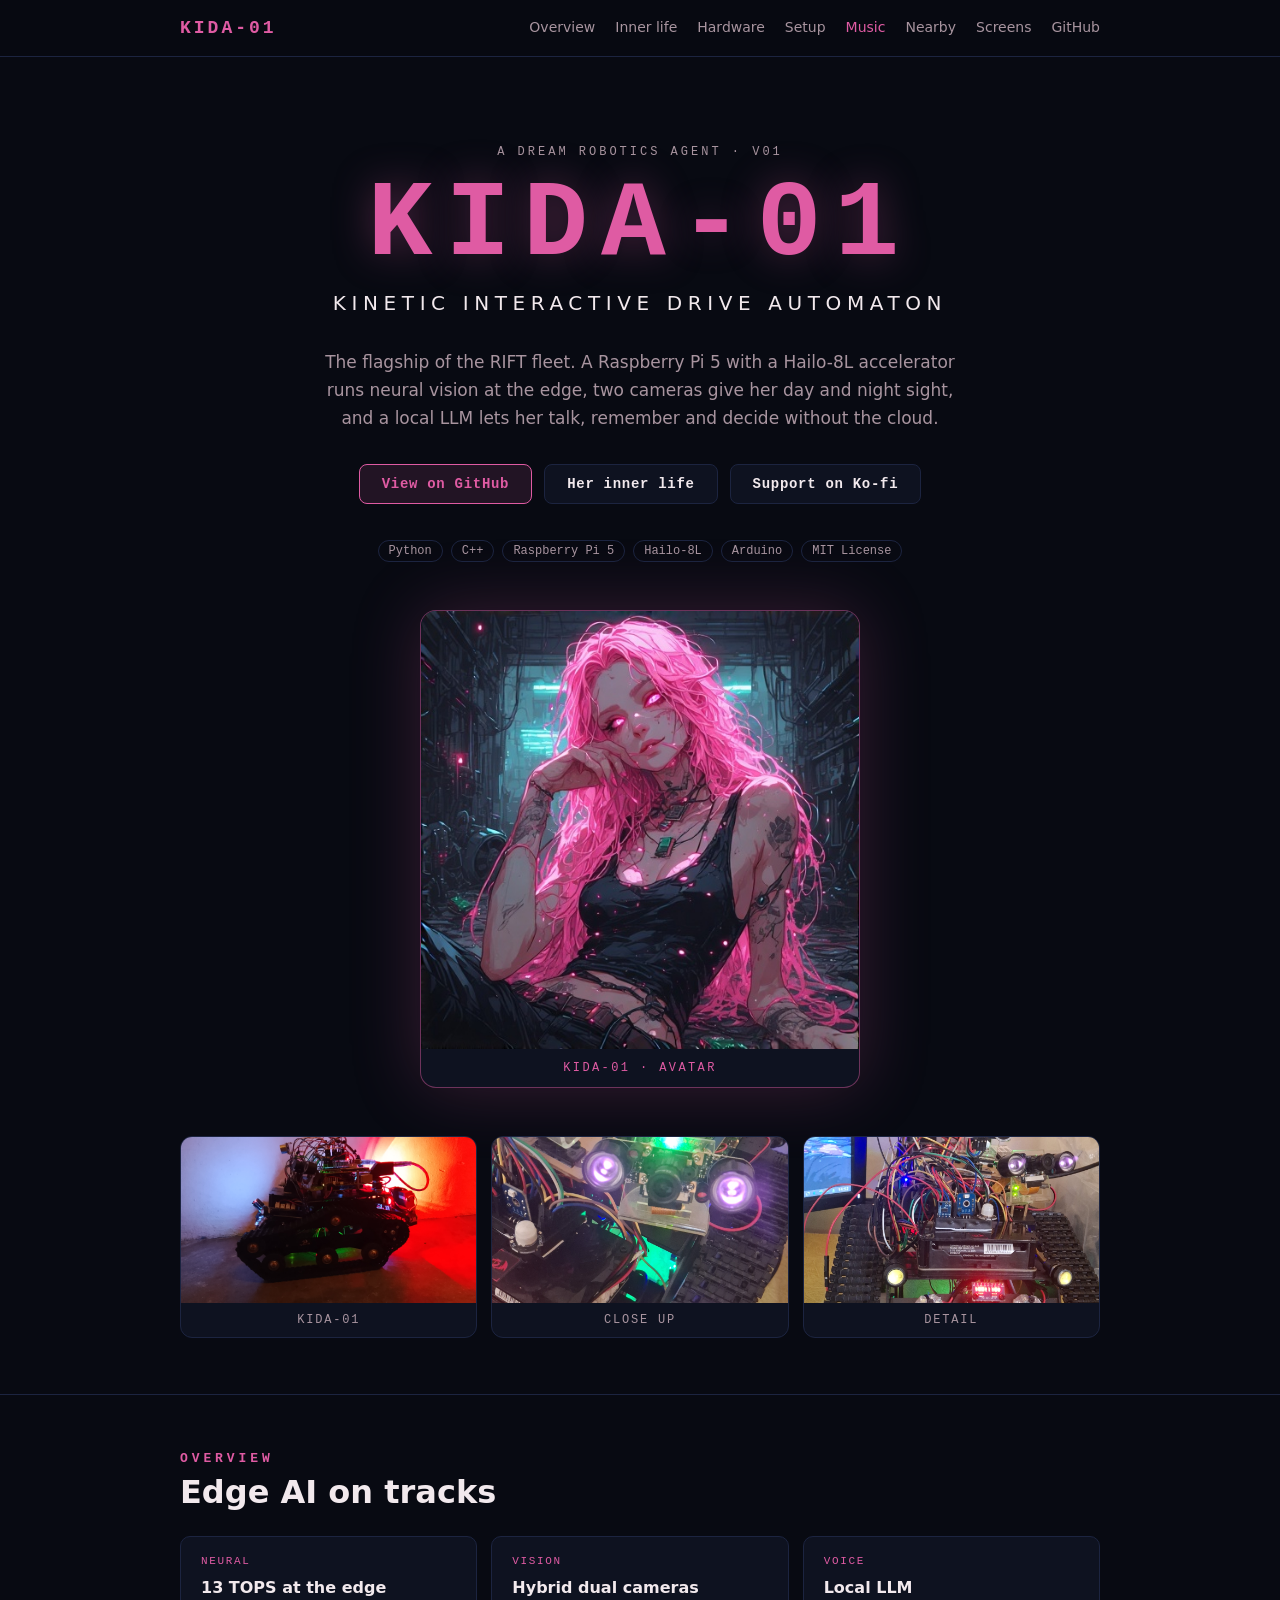
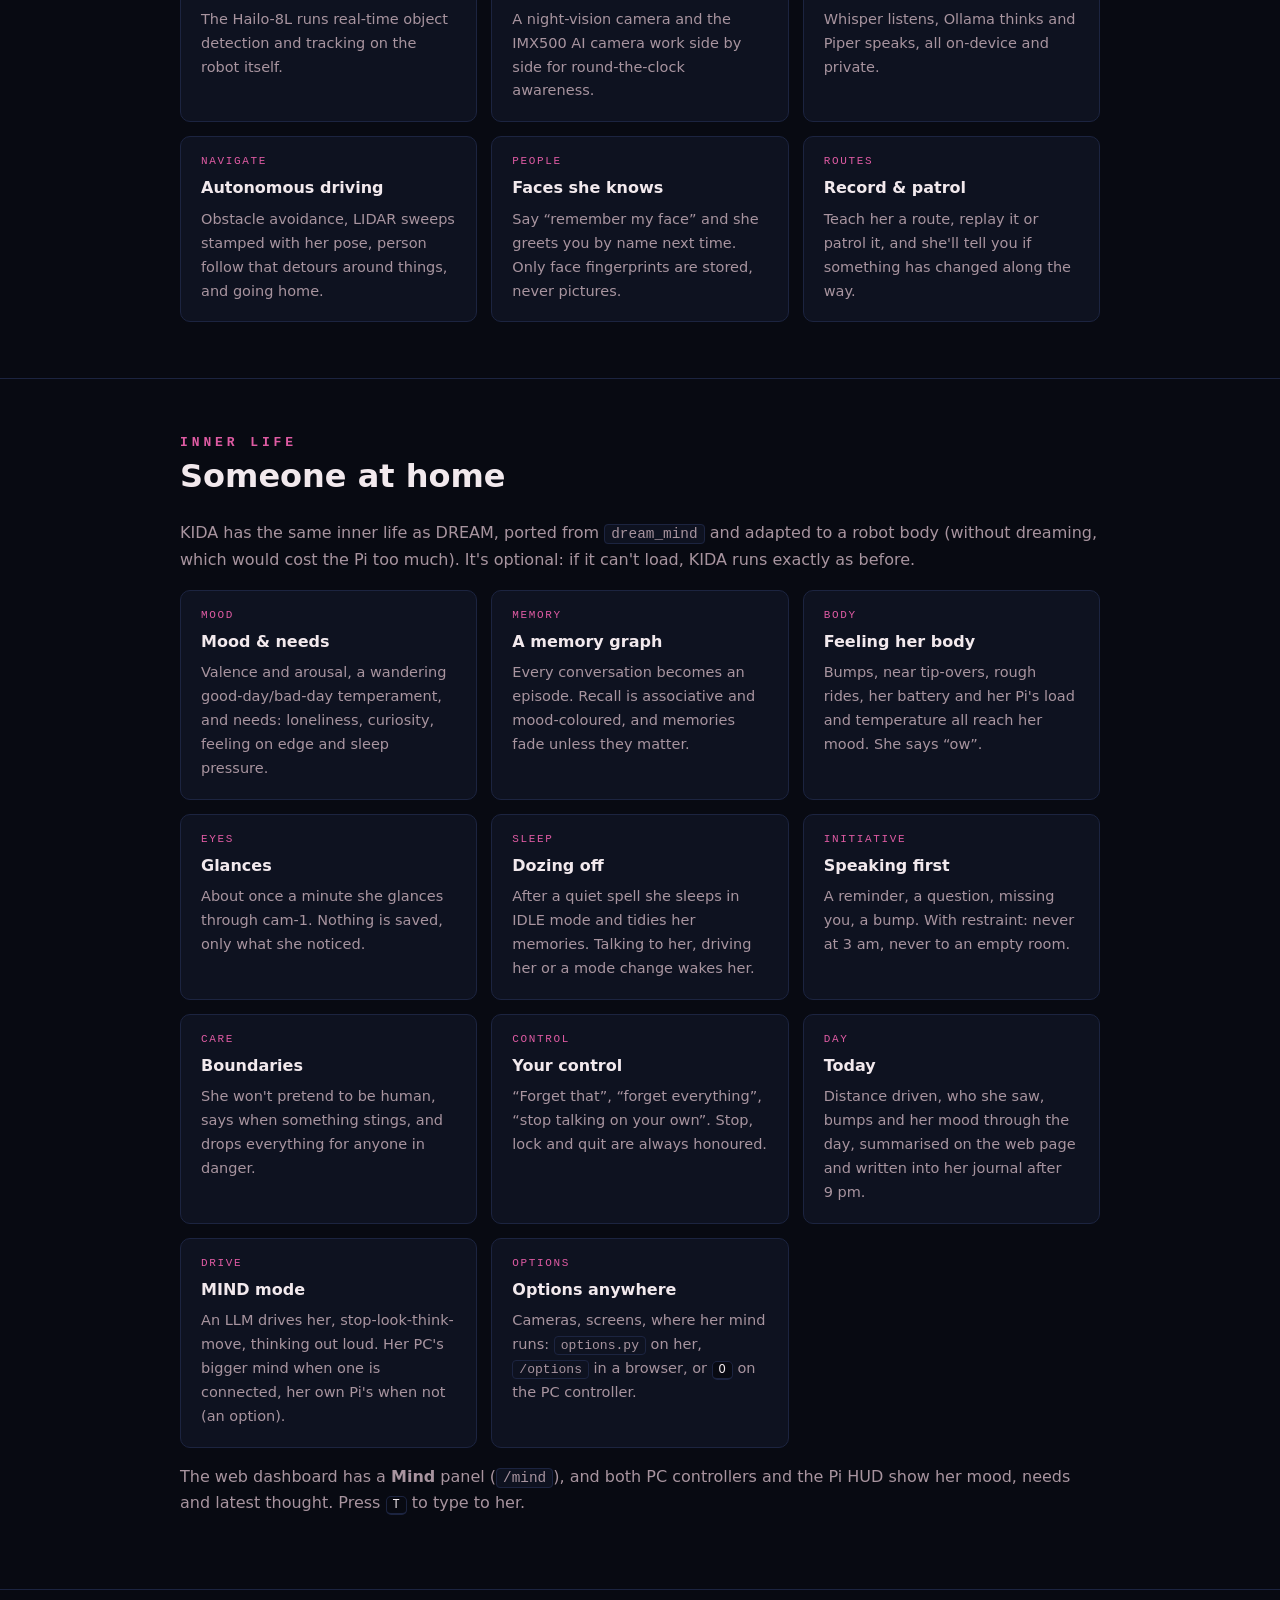
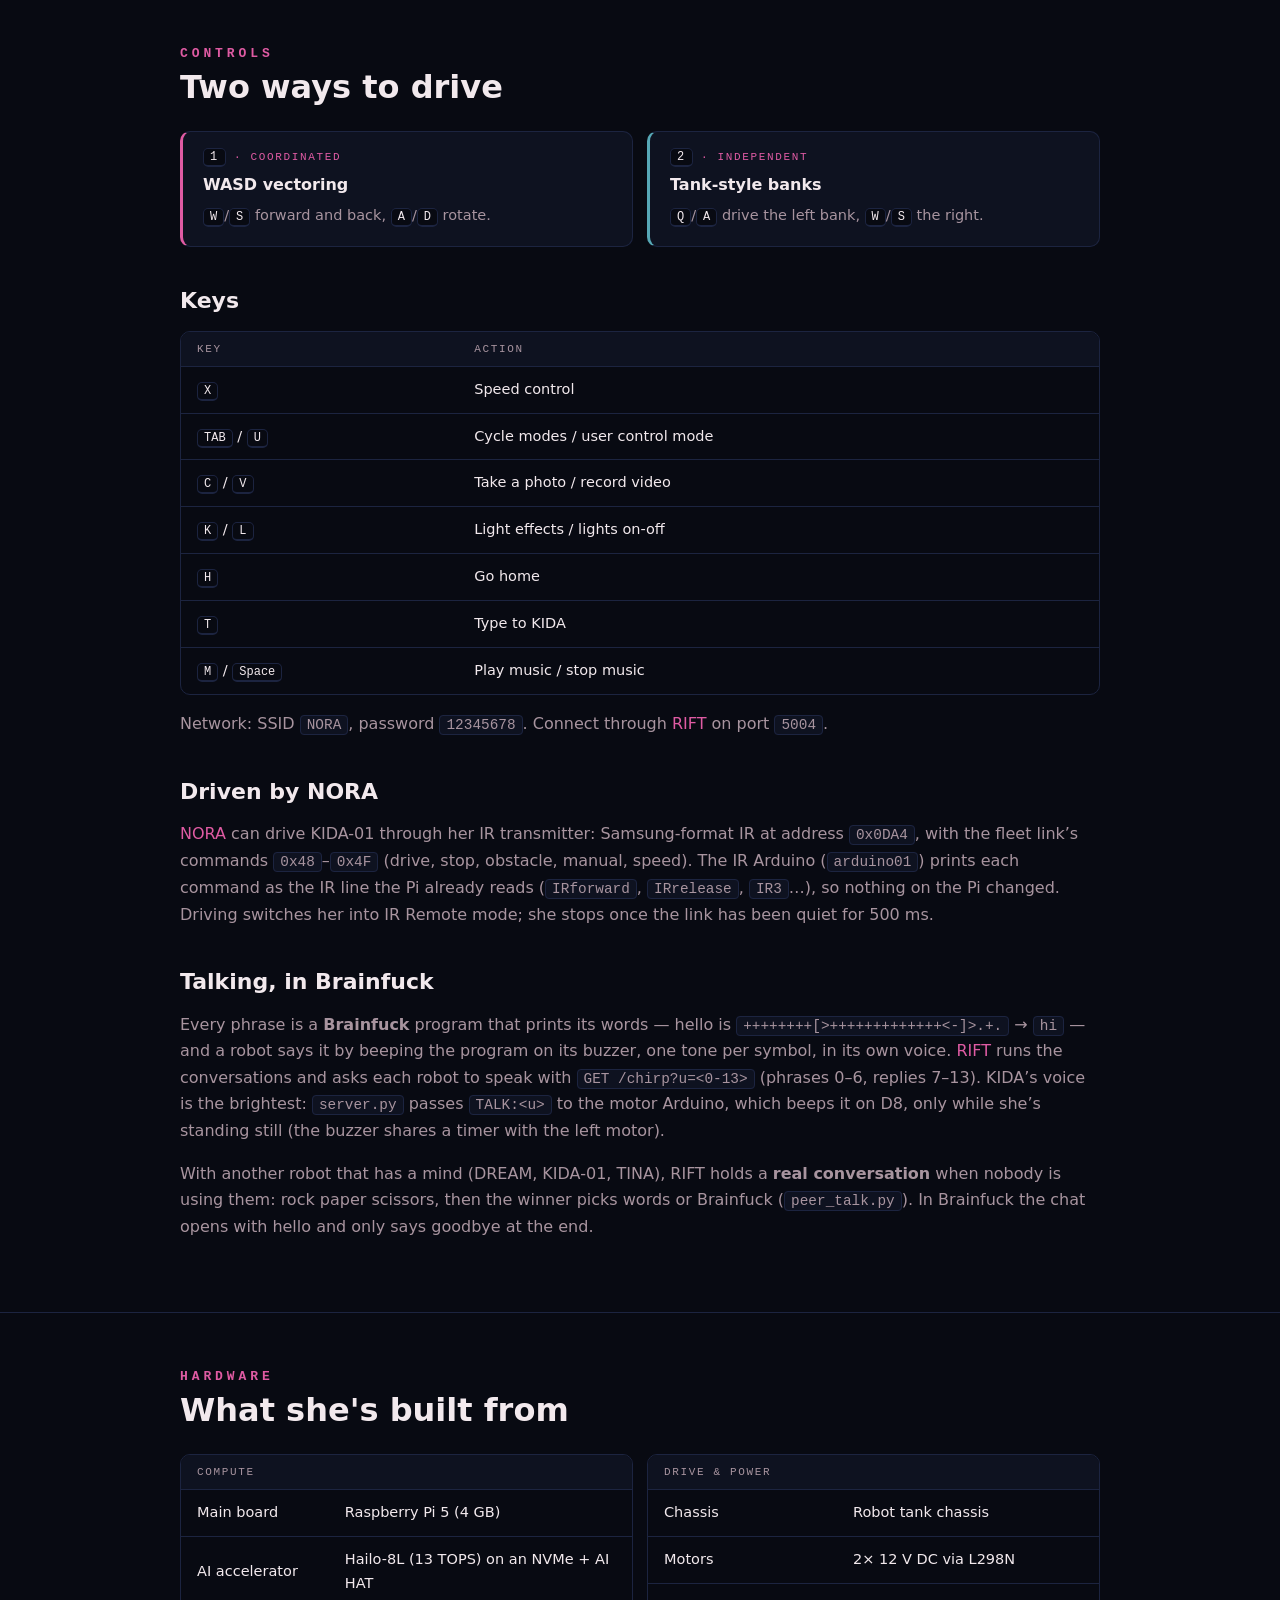
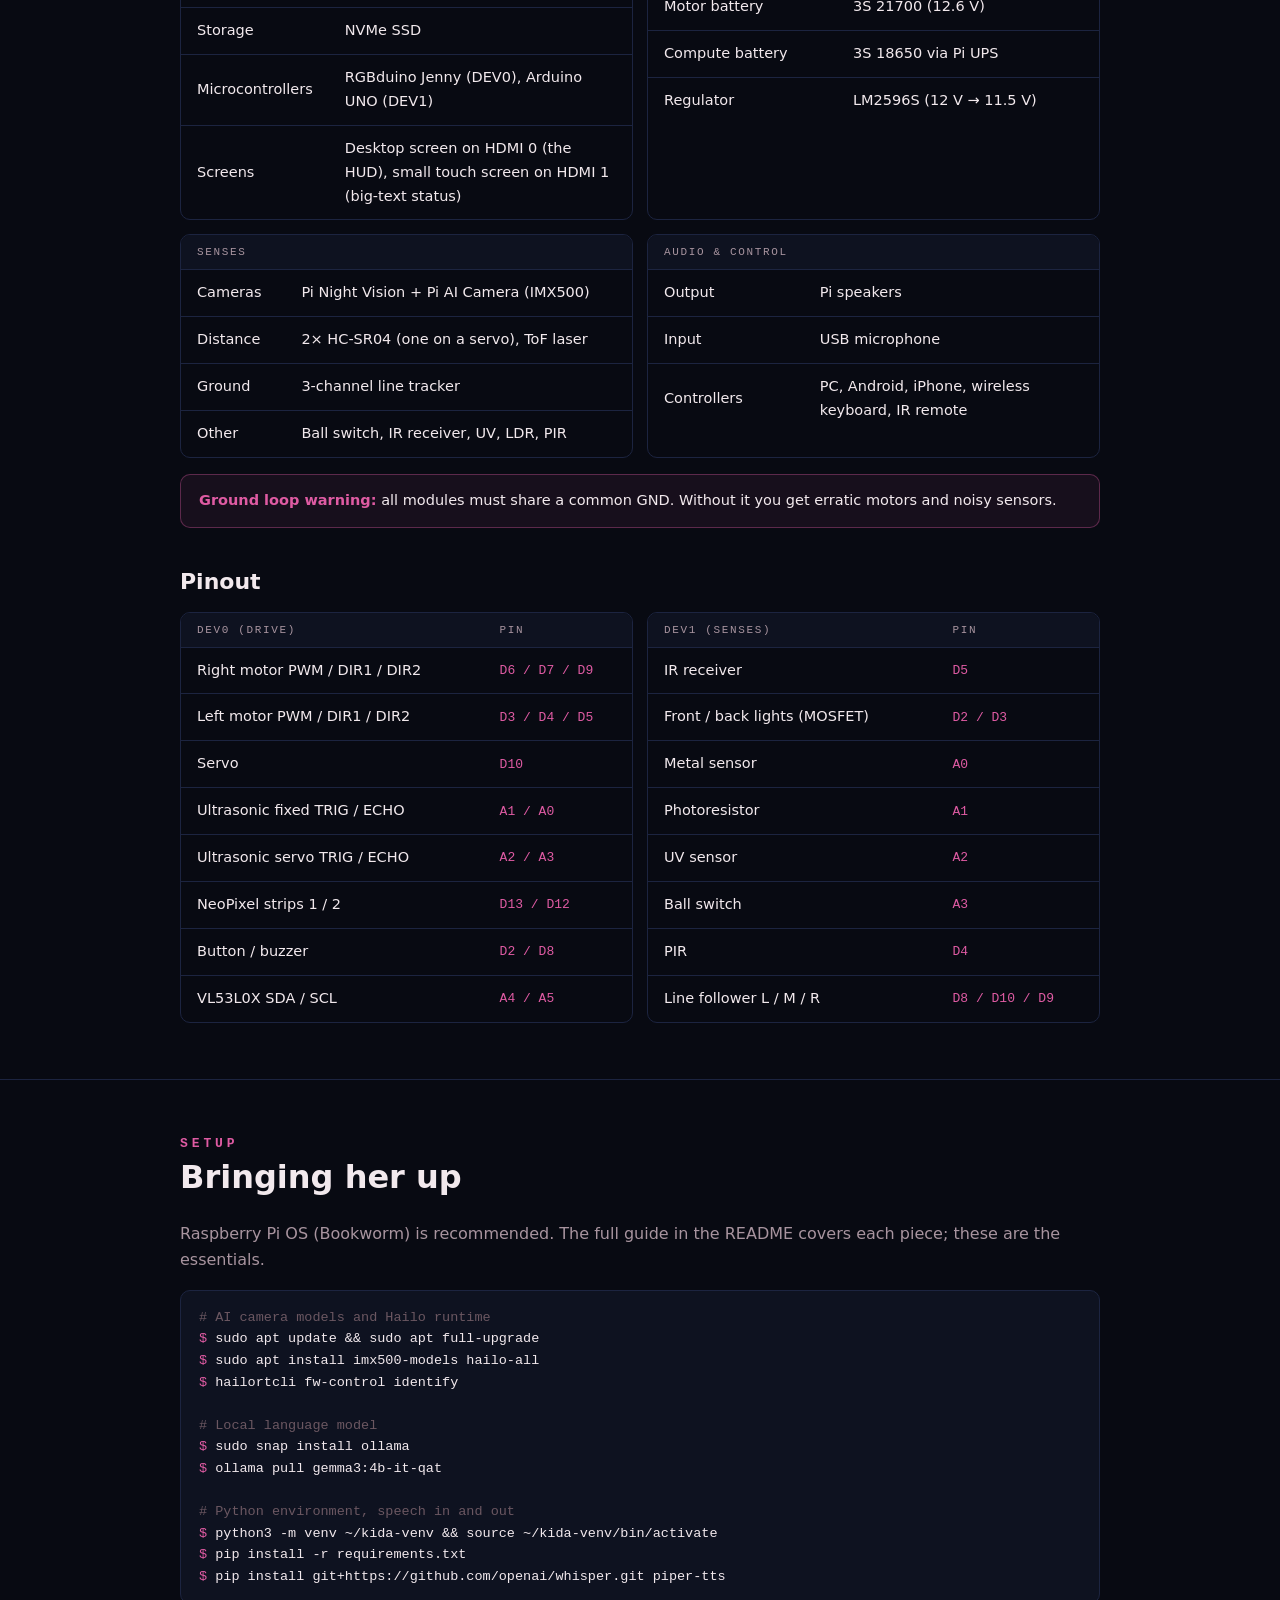
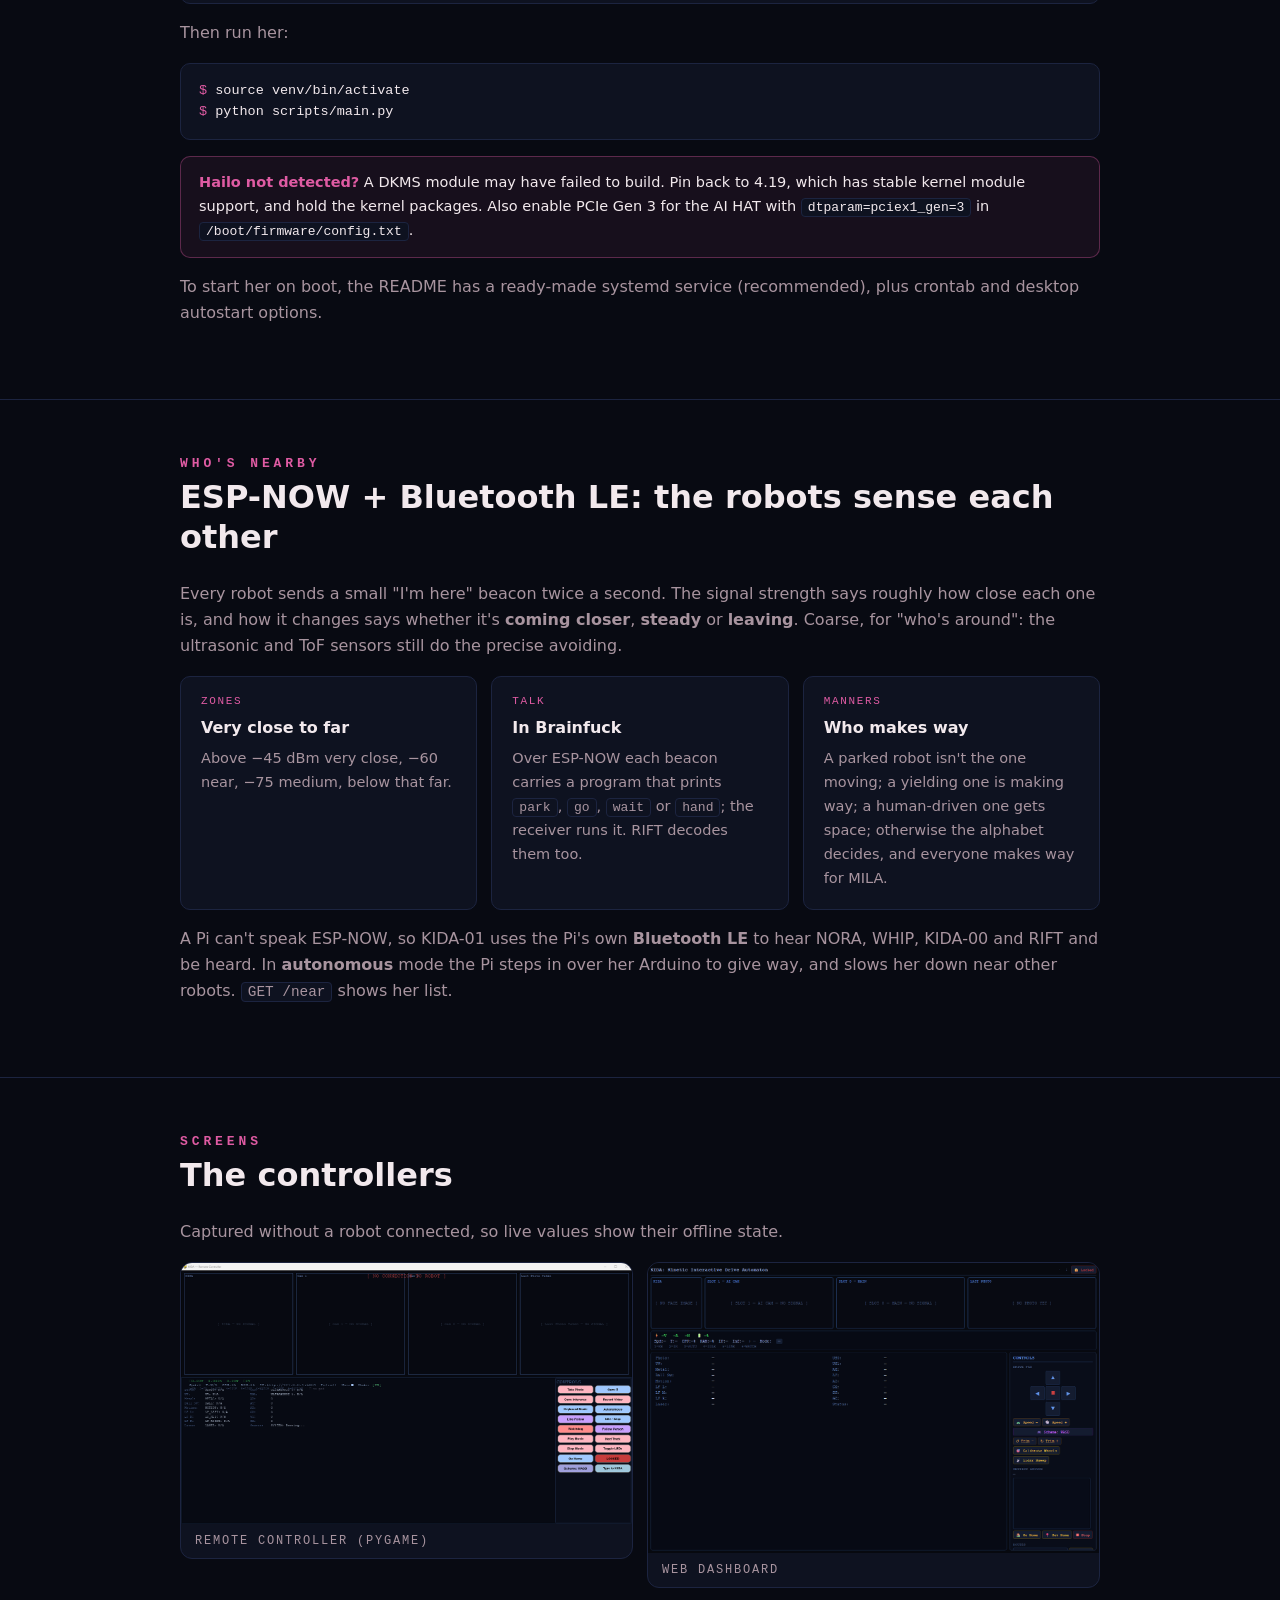
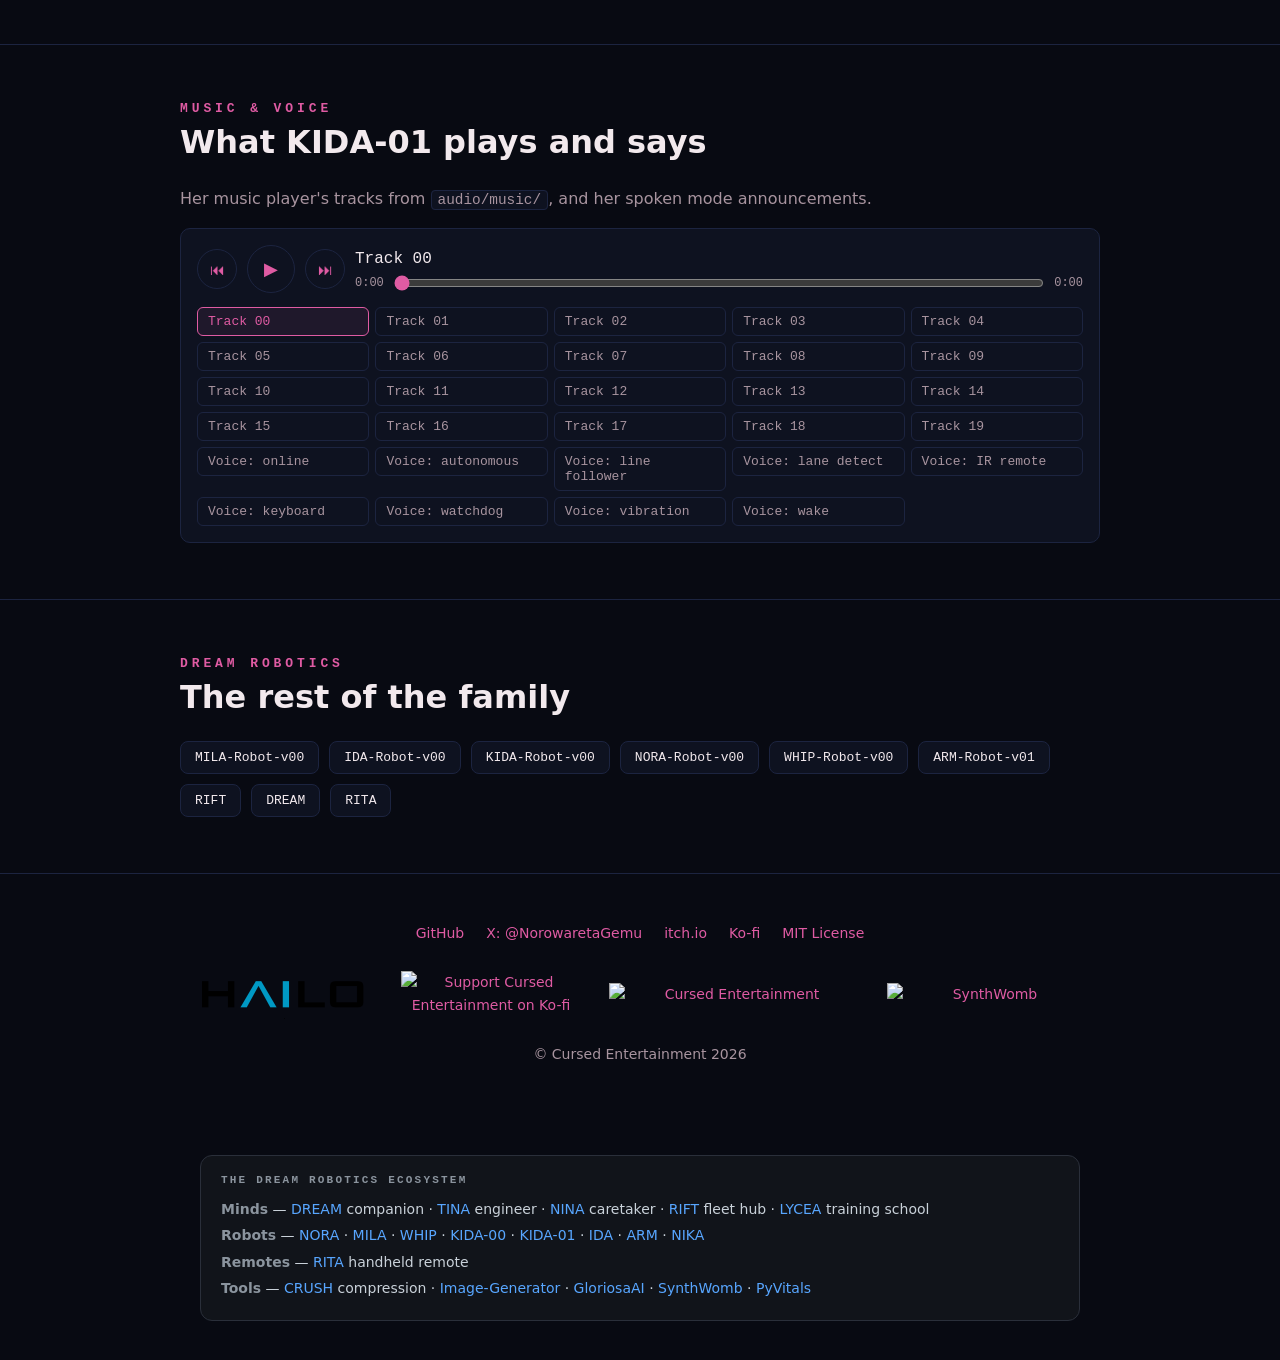
==== index.html @ aaca3515 "MIND mode 9 (her PC's mind or her own, an option) and options on Flask and the PC controller - kida_" ====
<!DOCTYPE html>
<html lang="en">
<head>
<meta charset="utf-8">
<meta name="viewport" content="width=device-width, initial-scale=1">
<title>KIDA-01 — Kinetic Interactive Drive Automaton</title>
<meta name="description" content="KIDA-01 is a Raspberry Pi 5 tank robot with a Hailo-8L AI accelerator, dual cameras, a local LLM and an inner life: mood, memory, faces, routes and going home.">
<meta name="color-scheme" content="dark">
<meta property="og:title" content="KIDA-01 — Kinetic Interactive Drive Automaton">
<meta property="og:description" content="A Raspberry Pi 5 + Hailo-8L tank robot with local AI and an inner life.">
<meta property="og:type" content="website">
<meta property="og:image" content="images/kida_avatar.jpeg">
<link rel="icon" href="site/favicon.ico" sizes="any">
<link rel="apple-touch-icon" href="site/apple-touch-icon.png">
<link rel="stylesheet" href="site/style.css">
<script src="site/site.js" defer></script>
<script src="site/player.js" defer></script>
</head>
<body>

<nav aria-label="Primary">
  <div class="wrap">
    <a class="brand" href="#top">KIDA-01</a>
    <ul>
      <li><a href="#overview">Overview</a></li>
      <li><a href="#inner-life">Inner life</a></li>
      <li><a href="#hardware">Hardware</a></li>
      <li><a href="#setup">Setup</a></li>
      <li><a href="#music">Music</a></li>
      <li><a href="#near">Nearby</a></li>
      <li><a href="#screens">Screens</a></li>
      <li><a href="https://github.com/CursedPrograms/KIDA-Robot-v01">GitHub</a></li>
    </ul>
  </div>
</nav>

<header class="hero" id="top">
  <div class="wrap">
    <div class="eyebrow">A DREAM Robotics Agent &middot; v01</div>
    <h1>KIDA-01</h1>
    <p class="tagline">Kinetic Interactive Drive Automaton</p>
    <p class="lede">The flagship of the RIFT fleet. A Raspberry Pi 5 with a Hailo-8L accelerator runs neural vision at the edge, two cameras give her day and night sight, and a local LLM lets her talk, remember and decide without the cloud.</p>
    <div class="cta">
      <a class="btn primary" href="https://github.com/CursedPrograms/KIDA-Robot-v01">View on GitHub</a>
      <a class="btn" href="#inner-life">Her inner life</a>
      <a class="btn" href="https://ko-fi.com/cursedentertainment">Support on Ko-fi</a>
    </div>
    <div class="tags" aria-label="Technologies">
      <span class="tag">Python</span>
      <span class="tag">C++</span>
      <span class="tag">Raspberry Pi 5</span>
      <span class="tag">Hailo-8L</span>
      <span class="tag">Arduino</span>
      <span class="tag">MIT License</span>
    </div>
    <figure class="avatar">
      <img src="images/kida_avatar.jpeg" alt="KIDA-01's avatar: a human representation of the robot" width="512" height="512">
      <figcaption>KIDA-01 &middot; avatar</figcaption>
    </figure>
    <div class="photos">
      <figure>
        <img src="images/demo/kida.jpg" alt="KIDA-01, the Raspberry Pi 5 tank robot" width="3264" height="1840" loading="lazy">
        <figcaption>KIDA-01</figcaption>
      </figure>
      <figure>
        <img src="images/demo/KIDA001.jpg" alt="KIDA-01 close up" width="3840" height="2160" loading="lazy">
        <figcaption>Close up</figcaption>
      </figure>
      <figure>
        <img src="images/demo/KIDA002.jpg" alt="KIDA-01 from another angle" width="3840" height="2160" loading="lazy">
        <figcaption>Detail</figcaption>
      </figure>
    </div>
  </div>
</header>

<main>

<section id="overview">
  <div class="wrap">
    <h2>Overview</h2>
    <h3 class="title">Edge AI on tracks</h3>
    <div class="grid cols-3">
      <div class="card">
        <span class="k">Neural</span>
        <h4>13 TOPS at the edge</h4>
        <p>The Hailo-8L runs real-time object detection and tracking on the robot itself.</p>
      </div>
      <div class="card">
        <span class="k">Vision</span>
        <h4>Hybrid dual cameras</h4>
        <p>A night-vision camera and the IMX500 AI camera work side by side for round-the-clock awareness.</p>
      </div>
      <div class="card">
        <span class="k">Voice</span>
        <h4>Local LLM</h4>
        <p>Whisper listens, Ollama thinks and Piper speaks, all on-device and private.</p>
      </div>
      <div class="card">
        <span class="k">Navigate</span>
        <h4>Autonomous driving</h4>
        <p>Obstacle avoidance, LIDAR sweeps stamped with her pose, person follow that detours around things, and going home.</p>
      </div>
      <div class="card">
        <span class="k">People</span>
        <h4>Faces she knows</h4>
        <p>Say &ldquo;remember my face&rdquo; and she greets you by name next time. Only face fingerprints are stored, never pictures.</p>
      </div>
      <div class="card">
        <span class="k">Routes</span>
        <h4>Record &amp; patrol</h4>
        <p>Teach her a route, replay it or patrol it, and she'll tell you if something has changed along the way.</p>
      </div>
    </div>
  </div>
</section>

<section id="inner-life">
  <div class="wrap">
    <h2>Inner life</h2>
    <h3 class="title">Someone at home</h3>
    <p class="muted">KIDA has the same inner life as DREAM, ported from <code>dream_mind</code> and adapted to a robot body (without dreaming, which would cost the Pi too much). It's optional: if it can't load, KIDA runs exactly as before.</p>
    <div class="grid cols-3">
      <div class="card">
        <span class="k">Mood</span>
        <h4>Mood &amp; needs</h4>
        <p>Valence and arousal, a wandering good-day/bad-day temperament, and needs: loneliness, curiosity, feeling on edge and sleep pressure.</p>
      </div>
      <div class="card">
        <span class="k">Memory</span>
        <h4>A memory graph</h4>
        <p>Every conversation becomes an episode. Recall is associative and mood-coloured, and memories fade unless they matter.</p>
      </div>
      <div class="card">
        <span class="k">Body</span>
        <h4>Feeling her body</h4>
        <p>Bumps, near tip-overs, rough rides, her battery and her Pi's load and temperature all reach her mood. She says &ldquo;ow&rdquo;.</p>
      </div>
      <div class="card">
        <span class="k">Eyes</span>
        <h4>Glances</h4>
        <p>About once a minute she glances through cam-1. Nothing is saved, only what she noticed.</p>
      </div>
      <div class="card">
        <span class="k">Sleep</span>
        <h4>Dozing off</h4>
        <p>After a quiet spell she sleeps in IDLE mode and tidies her memories. Talking to her, driving her or a mode change wakes her.</p>
      </div>
      <div class="card">
        <span class="k">Initiative</span>
        <h4>Speaking first</h4>
        <p>A reminder, a question, missing you, a bump. With restraint: never at 3&nbsp;am, never to an empty room.</p>
      </div>
      <div class="card">
        <span class="k">Care</span>
        <h4>Boundaries</h4>
        <p>She won't pretend to be human, says when something stings, and drops everything for anyone in danger.</p>
      </div>
      <div class="card">
        <span class="k">Control</span>
        <h4>Your control</h4>
        <p>&ldquo;Forget that&rdquo;, &ldquo;forget everything&rdquo;, &ldquo;stop talking on your own&rdquo;. Stop, lock and quit are always honoured.</p>
      </div>
      <div class="card">
        <span class="k">Day</span>
        <h4>Today</h4>
        <p>Distance driven, who she saw, bumps and her mood through the day, summarised on the web page and written into her journal after 9&nbsp;pm.</p>
      </div>
      <div class="card">
        <span class="k">Drive</span>
        <h4>MIND mode</h4>
        <p>An LLM drives her, stop-look-think-move, thinking out loud. Her PC's bigger mind when one is connected, her own Pi's when not (an option).</p>
      </div>
      <div class="card">
        <span class="k">Options</span>
        <h4>Options anywhere</h4>
        <p>Cameras, screens, where her mind runs: <code>options.py</code> on her, <code>/options</code> in a browser, or <kbd>O</kbd> on the PC controller.</p>
      </div>
    </div>
    <p class="muted spaced">The web dashboard has a <strong>Mind</strong> panel (<code>/mind</code>), and both PC controllers and the Pi HUD show her mood, needs and latest thought. Press <kbd>T</kbd> to type to her.</p>
  </div>
</section>

<section id="controls">
  <div class="wrap">
    <h2>Controls</h2>
    <h3 class="title">Two ways to drive</h3>
    <div class="grid cols-2">
      <div class="card mode">
        <span class="k"><kbd>1</kbd> &middot; Coordinated</span>
        <h4>WASD vectoring</h4>
        <p><kbd>W</kbd>/<kbd>S</kbd> forward and back, <kbd>A</kbd>/<kbd>D</kbd> rotate.</p>
      </div>
      <div class="card mode">
        <span class="k"><kbd>2</kbd> &middot; Independent</span>
        <h4>Tank-style banks</h4>
        <p><kbd>Q</kbd>/<kbd>A</kbd> drive the left bank, <kbd>W</kbd>/<kbd>S</kbd> the right.</p>
      </div>
    </div>
    <h3 class="sub">Keys</h3>
    <div class="table-wrap">
      <table>
        <thead><tr><th>Key</th><th>Action</th></tr></thead>
        <tbody>
          <tr><td><kbd>X</kbd></td><td>Speed control</td></tr>
          <tr><td><kbd>TAB</kbd> / <kbd>U</kbd></td><td>Cycle modes / user control mode</td></tr>
          <tr><td><kbd>C</kbd> / <kbd>V</kbd></td><td>Take a photo / record video</td></tr>
          <tr><td><kbd>K</kbd> / <kbd>L</kbd></td><td>Light effects / lights on-off</td></tr>
          <tr><td><kbd>H</kbd></td><td>Go home</td></tr>
          <tr><td><kbd>T</kbd></td><td>Type to KIDA</td></tr>
          <tr><td><kbd>M</kbd> / <kbd>Space</kbd></td><td>Play music / stop music</td></tr>
        </tbody>
      </table>
    </div>
    <p class="muted spaced">Network: SSID <code>NORA</code>, password <code>12345678</code>. Connect through <a href="https://github.com/CursedPrograms/RIFT">RIFT</a> on port <code>5004</code>.</p>
    <h3 class="sub">Driven by NORA</h3>
    <p class="muted"><a href="https://cursedprograms.github.io/NORA-Robot-v00/">NORA</a> can drive KIDA-01 through her IR transmitter: Samsung-format IR at address <code>0x0DA4</code>, with the fleet link&rsquo;s commands <code>0x48</code>&ndash;<code>0x4F</code> (drive, stop, obstacle, manual, speed). The IR Arduino (<code>arduino01</code>) prints each command as the IR line the Pi already reads (<code>IRforward</code>, <code>IRrelease</code>, <code>IR3</code>&hellip;), so nothing on the Pi changed. Driving switches her into IR Remote mode; she stops once the link has been quiet for 500 ms.</p>
    <h3 class="sub">Talking, in Brainfuck</h3>
    <p class="muted">Every phrase is a <strong>Brainfuck</strong> program that prints its words &mdash; hello is <code>++++++++[&gt;+++++++++++++&lt;-]&gt;.+.</code> &rarr; <code>hi</code> &mdash; and a robot says it by beeping the program on its buzzer, one tone per symbol, in its own voice. <a href="https://cursedprograms.github.io/RIFT/">RIFT</a> runs the conversations and asks each robot to speak with <code>GET /chirp?u=&lt;0-13&gt;</code> (phrases 0&ndash;6, replies 7&ndash;13). KIDA&rsquo;s voice is the brightest: <code>server.py</code> passes <code>TALK:&lt;u&gt;</code> to the motor Arduino, which beeps it on D8, only while she&rsquo;s standing still (the buzzer shares a timer with the left motor).</p>
    <p class="muted">With another robot that has a mind (DREAM, KIDA-01, TINA), RIFT holds a <strong>real conversation</strong> when nobody is using them: rock paper scissors, then the winner picks words or Brainfuck (<code>peer_talk.py</code>). In Brainfuck the chat opens with hello and only says goodbye at the end.</p>
  </div>
</section>

<section id="hardware">
  <div class="wrap">
    <h2>Hardware</h2>
    <h3 class="title">What she's built from</h3>
    <div class="grid cols-2">
    <div class="table-wrap">
      <table>
        <thead><tr><th>Compute</th><th></th></tr></thead>
        <tbody>
          <tr><td>Main board</td><td>Raspberry Pi 5 (4&nbsp;GB)</td></tr>
          <tr><td>AI accelerator</td><td>Hailo-8L (13 TOPS) on an NVMe + AI HAT</td></tr>
          <tr><td>Storage</td><td>NVMe SSD</td></tr>
          <tr><td>Microcontrollers</td><td>RGBduino Jenny (DEV0), Arduino UNO (DEV1)</td></tr>
          <tr><td>Screens</td><td>Desktop screen on HDMI&nbsp;0 (the HUD), small touch screen on HDMI&nbsp;1 (big-text status)</td></tr>
        </tbody>
      </table>
    </div>
    <div class="table-wrap">
      <table>
        <thead><tr><th>Drive &amp; power</th><th></th></tr></thead>
        <tbody>
          <tr><td>Chassis</td><td>Robot tank chassis</td></tr>
          <tr><td>Motors</td><td>2&times; 12&nbsp;V DC via L298N</td></tr>
          <tr><td>Motor battery</td><td>3S 21700 (12.6&nbsp;V)</td></tr>
          <tr><td>Compute battery</td><td>3S 18650 via Pi UPS</td></tr>
          <tr><td>Regulator</td><td>LM2596S (12&nbsp;V &rarr; 11.5&nbsp;V)</td></tr>
        </tbody>
      </table>
    </div>
    <div class="table-wrap">
      <table>
        <thead><tr><th>Senses</th><th></th></tr></thead>
        <tbody>
          <tr><td>Cameras</td><td>Pi Night Vision + Pi AI Camera (IMX500)</td></tr>
          <tr><td>Distance</td><td>2&times; HC-SR04 (one on a servo), ToF laser</td></tr>
          <tr><td>Ground</td><td>3-channel line tracker</td></tr>
          <tr><td>Other</td><td>Ball switch, IR receiver, UV, LDR, PIR</td></tr>
        </tbody>
      </table>
    </div>
    <div class="table-wrap">
      <table>
        <thead><tr><th>Audio &amp; control</th><th></th></tr></thead>
        <tbody>
          <tr><td>Output</td><td>Pi speakers</td></tr>
          <tr><td>Input</td><td>USB microphone</td></tr>
          <tr><td>Controllers</td><td>PC, Android, iPhone, wireless keyboard, IR remote</td></tr>
        </tbody>
      </table>
    </div>
    </div>
    <p class="note"><strong>Ground loop warning:</strong> all modules must share a common GND. Without it you get erratic motors and noisy sensors.</p>
    <h3 class="sub">Pinout</h3>
    <div class="grid cols-2">
    <div class="table-wrap">
      <table>
        <thead><tr><th>DEV0 (drive)</th><th>Pin</th></tr></thead>
        <tbody>
          <tr><td>Right motor PWM / DIR1 / DIR2</td><td class="mono">D6 / D7 / D9</td></tr>
          <tr><td>Left motor PWM / DIR1 / DIR2</td><td class="mono">D3 / D4 / D5</td></tr>
          <tr><td>Servo</td><td class="mono">D10</td></tr>
          <tr><td>Ultrasonic fixed TRIG / ECHO</td><td class="mono">A1 / A0</td></tr>
          <tr><td>Ultrasonic servo TRIG / ECHO</td><td class="mono">A2 / A3</td></tr>
          <tr><td>NeoPixel strips 1 / 2</td><td class="mono">D13 / D12</td></tr>
          <tr><td>Button / buzzer</td><td class="mono">D2 / D8</td></tr>
          <tr><td>VL53L0X SDA / SCL</td><td class="mono">A4 / A5</td></tr>
        </tbody>
      </table>
    </div>
    <div class="table-wrap">
      <table>
        <thead><tr><th>DEV1 (senses)</th><th>Pin</th></tr></thead>
        <tbody>
          <tr><td>IR receiver</td><td class="mono">D5</td></tr>
          <tr><td>Front / back lights (MOSFET)</td><td class="mono">D2 / D3</td></tr>
          <tr><td>Metal sensor</td><td class="mono">A0</td></tr>
          <tr><td>Photoresistor</td><td class="mono">A1</td></tr>
          <tr><td>UV sensor</td><td class="mono">A2</td></tr>
          <tr><td>Ball switch</td><td class="mono">A3</td></tr>
          <tr><td>PIR</td><td class="mono">D4</td></tr>
          <tr><td>Line follower L / M / R</td><td class="mono">D8 / D10 / D9</td></tr>
        </tbody>
      </table>
    </div>
    </div>
  </div>
</section>

<section id="setup">
  <div class="wrap">
    <h2>Setup</h2>
    <h3 class="title">Bringing her up</h3>
    <p class="muted">Raspberry Pi OS (Bookworm) is recommended. The full guide in the README covers each piece; these are the essentials.</p>
<pre><span class="c"># AI camera models and Hailo runtime</span>
<span class="p">$</span> sudo apt update &amp;&amp; sudo apt full-upgrade
<span class="p">$</span> sudo apt install imx500-models hailo-all
<span class="p">$</span> hailortcli fw-control identify

<span class="c"># Local language model</span>
<span class="p">$</span> sudo snap install ollama
<span class="p">$</span> ollama pull gemma3:4b-it-qat

<span class="c"># Python environment, speech in and out</span>
<span class="p">$</span> python3 -m venv ~/kida-venv &amp;&amp; source ~/kida-venv/bin/activate
<span class="p">$</span> pip install -r requirements.txt
<span class="p">$</span> pip install git+https://github.com/openai/whisper.git piper-tts</pre>
    <p class="muted">Then run her:</p>
<pre><span class="p">$</span> source venv/bin/activate
<span class="p">$</span> python scripts/main.py</pre>
    <p class="note"><strong>Hailo not detected?</strong> A DKMS module may have failed to build. Pin back to 4.19, which has stable kernel module support, and hold the kernel packages. Also enable PCIe Gen 3 for the AI HAT with <code>dtparam=pciex1_gen=3</code> in <code>/boot/firmware/config.txt</code>.</p>
    <p class="muted spaced">To start her on boot, the README has a ready-made systemd service (recommended), plus crontab and desktop autostart options.</p>
  </div>
</section>

<section id="near">
  <div class="wrap">
    <h2>Who's nearby</h2>
    <h3 class="title">ESP-NOW + Bluetooth LE: the robots sense each other</h3>
    <p class="muted">Every robot sends a small "I'm here" beacon twice a second. The signal strength says roughly how close each one is, and how it changes says whether it's <b>coming closer</b>, <b>steady</b> or <b>leaving</b>. Coarse, for "who's around": the ultrasonic and ToF sensors still do the precise avoiding.</p>
    <div class="grid cols-3">
      <div class="card"><span class="k">Zones</span><h4>Very close to far</h4><p>Above &minus;45 dBm very close, &minus;60 near, &minus;75 medium, below that far.</p></div>
      <div class="card"><span class="k">Talk</span><h4>In Brainfuck</h4><p>Over ESP-NOW each beacon carries a program that prints <code>park</code>, <code>go</code>, <code>wait</code> or <code>hand</code>; the receiver runs it. RIFT decodes them too.</p></div>
      <div class="card"><span class="k">Manners</span><h4>Who makes way</h4><p>A parked robot isn't the one moving; a yielding one is making way; a human-driven one gets space; otherwise the alphabet decides, and everyone makes way for MILA.</p></div>
    </div>
    <p class="muted spaced">A Pi can't speak ESP-NOW, so KIDA-01 uses the Pi's own <b>Bluetooth LE</b> to hear NORA, WHIP, KIDA-00 and RIFT and be heard. In <b>autonomous</b> mode the Pi steps in over her Arduino to give way, and slows her down near other robots. <code>GET /near</code> shows her list.</p>
  </div>
</section>

<section id="screens">
  <div class="wrap">
    <h2>Screens</h2>
    <h3 class="title">The controllers</h3>
    <p class="muted">Captured without a robot connected, so live values show their offline state.</p>
    <div class="screens">
      <figure class="shot">
        <img src="images/screenshots/remote-controller.png" alt="KIDA-01's remote controller with camera panels and mind readout" width="1280" height="741" loading="lazy">
        <figcaption>Remote controller (pygame)</figcaption>
      </figure>
      <figure class="shot">
        <img src="images/screenshots/web-dashboard.png" alt="KIDA-01's web dashboard" width="1280" height="823" loading="lazy">
        <figcaption>Web dashboard</figcaption>
      </figure>
    </div>
  </div>
</section>

<section id="music">
  <div class="wrap">
    <h2>Music &amp; voice</h2>
    <h3 class="title">What KIDA-01 plays and says</h3>
    <p class="muted">Her music player's tracks from <code>audio/music/</code>, and her spoken mode announcements.</p>
    <div class="player" data-tracks='[{"title": "Track 00", "src": "audio/music/track00.mp3"}, {"title": "Track 01", "src": "audio/music/track01.mp3"}, {"title": "Track 02", "src": "audio/music/track02.mp3"}, {"title": "Track 03", "src": "audio/music/track03.mp3"}, {"title": "Track 04", "src": "audio/music/track04.mp3"}, {"title": "Track 05", "src": "audio/music/track05.mp3"}, {"title": "Track 06", "src": "audio/music/track06.mp3"}, {"title": "Track 07", "src": "audio/music/track07.mp3"}, {"title": "Track 08", "src": "audio/music/track08.mp3"}, {"title": "Track 09", "src": "audio/music/track09.mp3"}, {"title": "Track 10", "src": "audio/music/track10.mp3"}, {"title": "Track 11", "src": "audio/music/track11.mp3"}, {"title": "Track 12", "src": "audio/music/track12.mp3"}, {"title": "Track 13", "src": "audio/music/track13.mp3"}, {"title": "Track 14", "src": "audio/music/track14.mp3"}, {"title": "Track 15", "src": "audio/music/track15.mp3"}, {"title": "Track 16", "src": "audio/music/track16.mp3"}, {"title": "Track 17", "src": "audio/music/track17.mp3"}, {"title": "Track 18", "src": "audio/music/track18.mp3"}, {"title": "Track 19", "src": "audio/music/track19.mp3"}, {"title": "Voice: online", "src": "audio/voiceovers/online_greeting.mp3"}, {"title": "Voice: autonomous", "src": "audio/voiceovers/mode_autonomous.mp3"}, {"title": "Voice: line follower", "src": "audio/voiceovers/mode_line_follower.mp3"}, {"title": "Voice: lane detect", "src": "audio/voiceovers/mode_lane_detect.mp3"}, {"title": "Voice: IR remote", "src": "audio/voiceovers/mode_ir_remote.mp3"}, {"title": "Voice: keyboard", "src": "audio/voiceovers/mode_keyboard.mp3"}, {"title": "Voice: watchdog", "src": "audio/voiceovers/mode_watchdog.mp3"}, {"title": "Voice: vibration", "src": "audio/voiceovers/vibration_alert.mp3"}, {"title": "Voice: wake", "src": "audio/voiceovers/wake_ack.mp3"}]'></div>
  </div>
</section>

<section id="related">
  <div class="wrap">
    <h2>DREAM Robotics</h2>
    <h3 class="title">The rest of the family</h3>
    <div class="related">
      <a href="https://github.com/CursedPrograms/MILA-Robot-v00">MILA-Robot-v00</a>
      <a href="https://github.com/CursedPrograms/IDA-Robot-v00">IDA-Robot-v00</a>
      <a href="https://github.com/CursedPrograms/KIDA-Robot-v00">KIDA-Robot-v00</a>
      <a href="https://github.com/CursedPrograms/NORA-Robot-v00">NORA-Robot-v00</a>
      <a href="https://github.com/CursedPrograms/WHIP-Robot-v00">WHIP-Robot-v00</a>
      <a href="https://github.com/CursedPrograms/ARM-Robot-v01">ARM-Robot-v01</a>
      <a href="https://github.com/CursedPrograms/RIFT">RIFT</a>
      <a href="https://github.com/CursedPrograms/DREAM">DREAM</a>
      <a href="https://github.com/CursedPrograms/RITA">RITA</a>
    </div>
  </div>
</section>

</main>

<footer>
  <div class="wrap">
    <div class="links">
      <a href="https://github.com/CursedPrograms/KIDA-Robot-v01">GitHub</a>
      <a href="https://x.com/NorowaretaGemu">X: @NorowaretaGemu</a>
      <a href="https://cursed-entertainment.itch.io/">itch.io</a>
      <a href="https://ko-fi.com/cursedentertainment">Ko-fi</a>
      <a href="https://github.com/CursedPrograms/KIDA-Robot-v01/blob/main/LICENSE">MIT License</a>
    </div>

    <div class="logos">
      <img src="hailo_logo.png" alt="Hailo" width="180" loading="lazy">
      <a href="https://ko-fi.com/cursedentertainment">
        <img src="https://ko-fi.com/img/githubbutton_sm.svg" alt="Support Cursed Entertainment on Ko-fi" width="180" loading="lazy">
      </a>
      <a href="https://cursed-entertainment.itch.io/">
        <img src="https://github.com/CursedPrograms/cursedentertainment/raw/main/images/logos/logo-wide-grey.png" alt="Cursed Entertainment" width="250" loading="lazy">
      </a>
      <a href="https://github.com/SynthWomb">
        <img src="https://github.com/SynthWomb/synth.womb/blob/main/logos/synthwomb07.png?raw=true" alt="SynthWomb" width="200" loading="lazy">
      </a>
    </div>

    <div>&copy; Cursed Entertainment 2026</div>
  </div>
</footer>

<!-- DREAM-ECOSYSTEM:START -->
<section class="eco">
  <div class="eco-title">The DREAM Robotics ecosystem</div>
  <div><strong>Minds</strong> — <a href="https://github.com/CursedPrograms/DREAM">DREAM</a> companion · <a href="https://github.com/CursedPrograms/TINA">TINA</a> engineer · <a href="https://github.com/CursedPrograms/NINA">NINA</a> caretaker · <a href="https://github.com/CursedPrograms/RIFT">RIFT</a> fleet hub · <a href="https://github.com/CursedPrograms/LYCEA">LYCEA</a> training school</div>
  <div><strong>Robots</strong> — <a href="https://github.com/CursedPrograms/NORA-Robot-v00">NORA</a> · <a href="https://github.com/CursedPrograms/MILA-Robot-v00">MILA</a> · <a href="https://github.com/CursedPrograms/WHIP-Robot-v00">WHIP</a> · <a href="https://github.com/CursedPrograms/KIDA-Robot-v00">KIDA-00</a> · <a href="https://github.com/CursedPrograms/KIDA-Robot-v01">KIDA-01</a> · <a href="https://github.com/CursedPrograms/IDA-Robot-v00">IDA</a> · <a href="https://github.com/CursedPrograms/ARM-Robot-v01">ARM</a> · <a href="https://github.com/CursedPrograms/NIKA-Robot-v00">NIKA</a></div>
  <div><strong>Remotes</strong> — <a href="https://github.com/CursedPrograms/RITA">RITA</a> handheld remote</div>
  <div><strong>Tools</strong> — <a href="https://github.com/CursedPrograms/CRUSH">CRUSH</a> compression · <a href="https://github.com/CursedPrograms/Image-Generator">Image-Generator</a> · <a href="https://github.com/CursedPrograms/GloriosaAI">GloriosaAI</a> · <a href="https://github.com/CursedPrograms/SynthWomb">SynthWomb</a> · <a href="https://github.com/CursedPrograms/PyVitals">PyVitals</a></div>
</section>
<!-- DREAM-ECOSYSTEM:END -->
</body>
</html>
---- site/style.css ----
/* DREAM Robotics site stylesheet. Colours come from colour_scheme.xml
   (regenerate the site after editing it); layout is shared by every robot. */
:root {
  --bg: #080A12;
  --panel: #0E1220;
  --border: #1C2440;
  --accent: #DF5BA3;
  --accent2: #57A8B6;
  --green: #00ff88;
  --text: #F2E9ED;
  --sub: #A8949F;
  --glow: 223, 91, 163;
  --glow2: 87, 168, 182;
  --mono: ui-monospace, "Cascadia Code", Consolas, "SF Mono", Menlo, monospace;
  --sans: system-ui, -apple-system, "Segoe UI", Roboto, sans-serif;
}
* { box-sizing: border-box; }
html { scroll-behavior: smooth; }
body {
  margin: 0;
  background: var(--bg);
  color: var(--text);
  font: 16px/1.65 var(--sans);
  -webkit-font-smoothing: antialiased;
}
a { color: var(--accent); text-decoration: none; }
a:hover { text-decoration: underline; }
a:focus-visible, .btn:focus-visible { outline: 2px solid var(--accent); outline-offset: 3px; border-radius: 4px; }
code, pre, .mono { font-family: var(--mono); }
.wrap { max-width: 960px; margin: 0 auto; padding: 0 20px; }

/* nav */
nav {
  position: sticky; top: 0; z-index: 10;
  background: rgba(8, 10, 18, .85);
  backdrop-filter: blur(8px);
  border-bottom: 1px solid var(--border);
}
nav .wrap { display: flex; align-items: center; justify-content: space-between; height: 56px; gap: 16px; }
nav .brand { font: 700 18px var(--mono); letter-spacing: 3px; color: var(--accent); }
nav ul { display: flex; gap: 20px; list-style: none; margin: 0; padding: 0; font-size: 14px; }
nav ul a { color: var(--sub); }
nav ul a:hover { color: var(--text); text-decoration: none; }
@media (max-width: 640px) { nav ul li:not(:last-child) { display: none; } }

/* hero */
header.hero { padding: 88px 0 56px; text-align: center; position: relative; overflow: hidden; }
header.hero::before {
  content: ""; position: absolute; inset: -40% 0 auto 0; height: 520px; z-index: -1;
  background: radial-gradient(ellipse at 50% 30%, rgba(var(--glow), .16), transparent 60%),
              radial-gradient(ellipse at 75% 20%, rgba(var(--glow2), .13), transparent 55%);
}
.eyebrow { font: 12px var(--mono); letter-spacing: 3px; color: var(--sub); text-transform: uppercase; }
h1 {
  margin: 12px 0 8px;
  font: 800 clamp(56px, 12vw, 108px)/1 var(--mono);
  letter-spacing: .12em;
  color: var(--accent);
  text-shadow: 0 0 40px rgba(var(--glow), .35);
}
.tagline { font-size: clamp(15px, 2.6vw, 20px); color: var(--text); letter-spacing: .28em; text-transform: uppercase; margin: 0 0 28px; }
.lede { max-width: 660px; margin: 0 auto 32px; color: var(--sub); font-size: 17px; }
.cta { display: flex; flex-wrap: wrap; gap: 12px; justify-content: center; }
.btn {
  display: inline-block; padding: 11px 22px; border-radius: 8px;
  border: 1px solid var(--border); background: var(--panel); color: var(--text);
  font: 600 14px var(--mono); letter-spacing: .05em; transition: border-color .15s, background .15s;
}
.btn:hover { border-color: var(--accent); text-decoration: none; }
.btn.primary { background: rgba(var(--glow), .12); border-color: var(--accent); color: var(--accent); }
.tags { display: flex; flex-wrap: wrap; gap: 8px; justify-content: center; margin-top: 36px; }
.tag { font: 12px var(--mono); color: var(--sub); border: 1px solid var(--border); padding: 3px 10px; border-radius: 999px; }

/* photos */
.photos { display: grid; grid-template-columns: repeat(auto-fit, minmax(200px, 1fr)); gap: 14px; margin-top: 48px; }
.avatar { margin: 48px auto 0; max-width: 440px; background: var(--panel); border: 1px solid rgba(var(--glow), .45); border-radius: 16px; overflow: hidden; box-shadow: 0 0 70px rgba(var(--glow), .22); }
.avatar.wide { max-width: 620px; }
.avatar img { display: block; width: 100%; height: auto; }
.avatar figcaption { font: 12px var(--mono); letter-spacing: .2em; text-transform: uppercase; color: var(--accent); padding: 12px 16px; }
.photos.single { grid-template-columns: minmax(0, 380px); justify-content: center; }
.screens { display: grid; gap: 14px; grid-template-columns: repeat(auto-fill, minmax(300px, 1fr)); align-items: start; }
.screens .shot { margin: 0; }
.dot { display: inline-block; width: 10px; height: 10px; border-radius: 50%; margin-right: 8px; vertical-align: middle; }
.yes { color: var(--green); }
.no { color: #6B5761; }
nav ul a.active { color: var(--accent); }
.spaced { margin-top: 16px; }
.shot.narrow { max-width: 320px; }
.dot.red { background: #e5484d; }
.dot.green { background: #46a758; }
.dot.yellow { background: #f5d90a; }
.dot.blue { background: #3e63dd; }

/* error pages (404 / 500) */
.error { padding: 88px 0 72px; text-align: center; position: relative; overflow: hidden; }
.error::before {
  content: ""; position: absolute; inset: -30% 0 auto 0; height: 520px; z-index: -1;
  background: radial-gradient(ellipse at 50% 30%, rgba(var(--glow), .16), transparent 60%);
}
.error .face { display: block; width: 168px; height: 168px; margin: 0 auto 28px; border-radius: 50%; object-fit: cover;
  border: 2px solid rgba(var(--glow), .55); box-shadow: 0 0 60px rgba(var(--glow), .25); }
.error .code { font: 800 clamp(88px, 20vw, 168px)/1 var(--mono); letter-spacing: .08em; color: var(--accent);
  text-shadow: 0 0 40px rgba(var(--glow), .35); margin: 0 auto 12px; max-width: none; text-align: center; text-indent: .08em; }
.error h1 { font-size: clamp(22px, 4vw, 30px); letter-spacing: normal; text-shadow: none; color: var(--text); margin: 0 0 12px; font-family: var(--sans); font-weight: 700; }
.error p { color: var(--sub); max-width: 520px; margin: 0 auto 28px; }
.error code { word-break: break-all; }
.photos figure { margin: 0; background: var(--panel); border: 1px solid var(--border); border-radius: 12px; overflow: hidden; }
.photos img { display: block; width: 100%; height: auto; aspect-ratio: 16 / 9; object-fit: cover; }
.photos figcaption { font: 12px var(--mono); letter-spacing: .15em; text-transform: uppercase; color: var(--sub); padding: 10px 14px; }
.shot { margin: 24px 0 0; background: var(--panel); border: 1px solid var(--border); border-radius: 12px; overflow: hidden; }
.shot img { display: block; width: 100%; height: auto; }
.shot figcaption { font: 12px var(--mono); letter-spacing: .15em; text-transform: uppercase; color: var(--sub); padding: 10px 14px; }

/* sections */
section { padding: 56px 0; border-top: 1px solid var(--border); }
h2 { margin: 0 0 6px; font: 700 13px var(--mono); letter-spacing: .3em; text-transform: uppercase; color: var(--accent); }
h3.title { margin: 0 0 24px; font-size: clamp(24px, 4vw, 32px); line-height: 1.25; }
h3.sub { margin: 40px 0 16px; font-size: 22px; line-height: 1.25; }
p { margin: 0 0 16px; }
.muted { color: var(--sub); }

.grid { display: grid; gap: 14px; }
.grid.cols-3 { grid-template-columns: repeat(auto-fill, minmax(260px, 1fr)); }
.grid.cols-2 { grid-template-columns: repeat(auto-fill, minmax(300px, 1fr)); }
.card { background: var(--panel); border: 1px solid var(--border); border-radius: 10px; padding: 18px 20px; }
.card h4 { margin: 0 0 6px; font-size: 16px; }
.card p { margin: 0; color: var(--sub); font-size: 14.5px; }
.card .k { font: 11px var(--mono); letter-spacing: .15em; color: var(--accent); text-transform: uppercase; margin-bottom: 8px; display: block; }

/* hardware list */
.parts { list-style: none; margin: 0; padding: 0; display: grid; gap: 10px; grid-template-columns: repeat(auto-fill, minmax(260px, 1fr)); }
.parts li {
  background: var(--panel); border: 1px solid var(--border); border-radius: 8px;
  padding: 12px 16px; display: flex; align-items: baseline; gap: 12px;
}
.parts .n { font: 12px var(--mono); color: var(--accent); min-width: 22px; }

/* modes */
.mode { border-left: 3px solid var(--accent); }
.mode:nth-child(2) { border-left-color: var(--accent2); }
.mode:nth-child(3) { border-left-color: var(--green); }
.mode:nth-child(4) { border-left-color: var(--sub); }
kbd {
  font: 12px var(--mono); background: var(--bg); border: 1px solid var(--border);
  border-bottom-width: 2px; border-radius: 5px; padding: 1px 6px; color: var(--text);
}

/* code */
pre {
  background: var(--panel); border: 1px solid var(--border); border-radius: 10px;
  padding: 16px 18px; overflow-x: auto; font-size: 13.5px; line-height: 1.6; margin: 0 0 16px;
}
pre .c { color: #6B5761; }
pre .p { color: var(--accent); user-select: none; }
:not(pre) > code { background: var(--panel); border: 1px solid var(--border); border-radius: 4px; padding: 1px 6px; font-size: .9em; }

/* steps */
ol.steps { margin: 0 0 16px; padding-left: 22px; }
ol.steps li { margin-bottom: 10px; }
ol.steps li::marker { color: var(--accent); font-family: var(--mono); }

/* callout */
.note { background: rgba(var(--glow), .07); border: 1px solid rgba(var(--glow), .35); border-radius: 10px; padding: 14px 18px; margin: 16px 0 0; font-size: 14.5px; }
.note strong { color: var(--accent); }

/* table */
.table-wrap { overflow-x: auto; border: 1px solid var(--border); border-radius: 10px; }
table { border-collapse: collapse; width: 100%; font-size: 14.5px; }
th, td { text-align: left; padding: 11px 16px; border-bottom: 1px solid var(--border); }
th { font: 11px var(--mono); letter-spacing: .15em; text-transform: uppercase; color: var(--sub); background: var(--panel); white-space: nowrap; }
tr:last-child td { border-bottom: 0; }
td.mono { color: var(--accent); font-size: 13px; white-space: nowrap; }

/* related */
.related { display: flex; flex-wrap: wrap; gap: 10px; }
.related a { font: 13px var(--mono); border: 1px solid var(--border); background: var(--panel); border-radius: 8px; padding: 8px 14px; color: var(--text); }
.related a:hover { border-color: var(--accent); text-decoration: none; }

/* footer */
footer { border-top: 1px solid var(--border); padding: 48px 0 56px; text-align: center; color: var(--sub); font-size: 14px; }
footer .logos { display: flex; flex-wrap: wrap; align-items: center; justify-content: center; gap: 28px; margin: 24px 0; }
footer .logos img { display: block; height: auto; max-width: 100%; }
footer .links { display: flex; flex-wrap: wrap; gap: 8px 22px; justify-content: center; margin-bottom: 8px; }

@media (prefers-reduced-motion: reduce) { html { scroll-behavior: auto; } .btn { transition: none; } }

/* music player (site/player.js) */
.player { background: var(--panel); border: 1px solid var(--border); border-radius: 10px; padding: 16px; }
.pl-now { display: flex; align-items: center; gap: 10px; }
.pl-btn { background: none; border: 1px solid var(--border); color: var(--accent); border-radius: 50%; width: 40px; height: 40px;
  font-size: 15px; cursor: pointer; flex: none; }
.pl-btn:hover { border-color: var(--accent); background: rgba(var(--glow), .12); }
.pl-play { width: 48px; height: 48px; font-size: 18px; }
.pl-info { flex: 1; min-width: 0; }
.pl-title { font-family: var(--mono); color: var(--text); white-space: nowrap; overflow: hidden; text-overflow: ellipsis; }
.pl-bar { display: flex; align-items: center; gap: 8px; font: 12px var(--mono); color: var(--sub); }
.pl-seek { flex: 1; accent-color: var(--accent); min-width: 0; }
.pl-list { list-style: none; margin: 14px 0 0; padding: 0; display: grid; grid-template-columns: repeat(auto-fill, minmax(160px, 1fr)); gap: 6px; }
.pl-list button { width: 100%; text-align: left; background: none; border: 1px solid var(--border); border-radius: 6px; color: var(--sub);
  font: 13px var(--mono); padding: 6px 10px; cursor: pointer; }
.pl-list button:hover { color: var(--text); border-color: var(--accent); }
.pl-list li.on button { color: var(--accent); border-color: var(--accent); background: rgba(var(--glow), .08); }

/* The DREAM Robotics ecosystem block, the same on every site */
section.eco { max-width: 880px; margin: 32px auto; padding: 18px 20px; border: 1px solid #2a2f3a; border-radius: 12px;
  background: #11141a; color: #c9d1d9; font-family: system-ui, Segoe UI, sans-serif; font-size: 14px; line-height: 1.9; }
section.eco .eco-title { font: 600 11px ui-monospace, Consolas, monospace; letter-spacing: .2em; text-transform: uppercase;
  color: #8b949e; margin-bottom: 10px; }
section.eco strong { color: #8b949e; }
section.eco a { color: #58a6ff; text-decoration: none; }
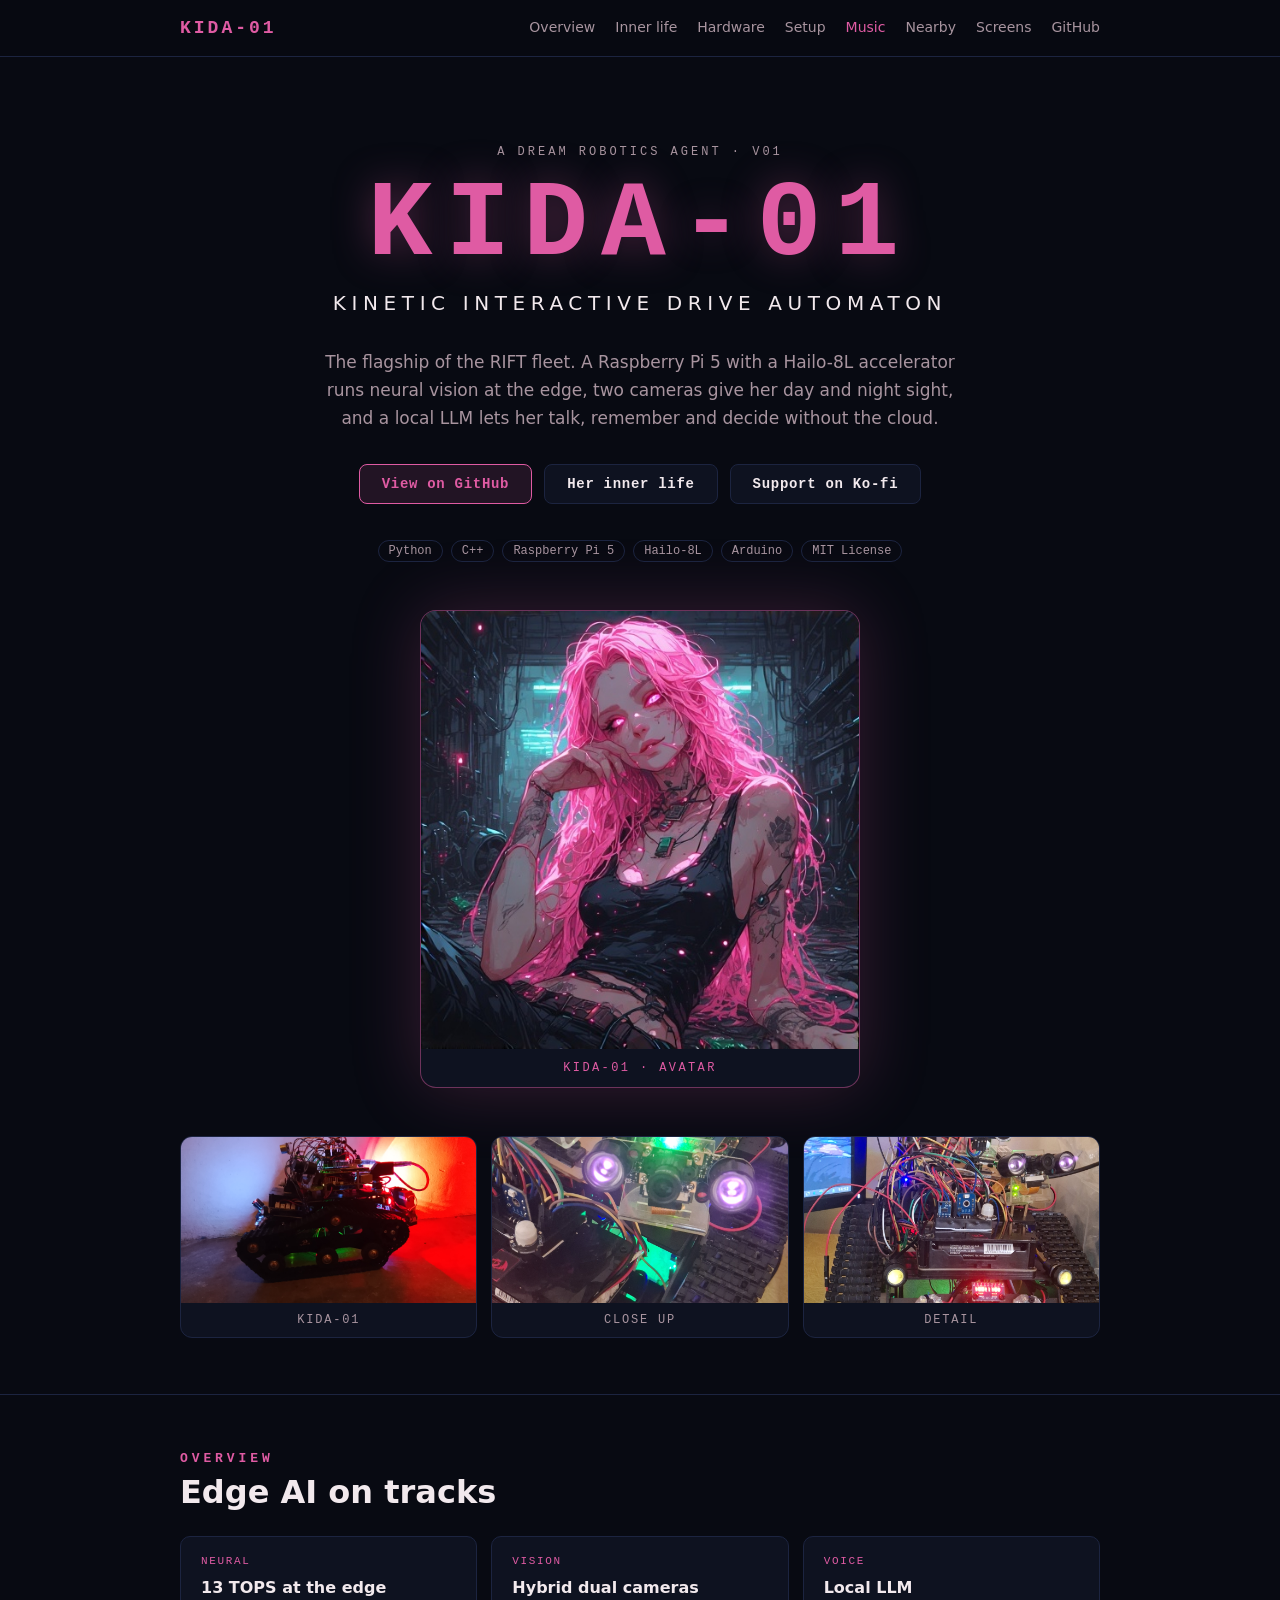
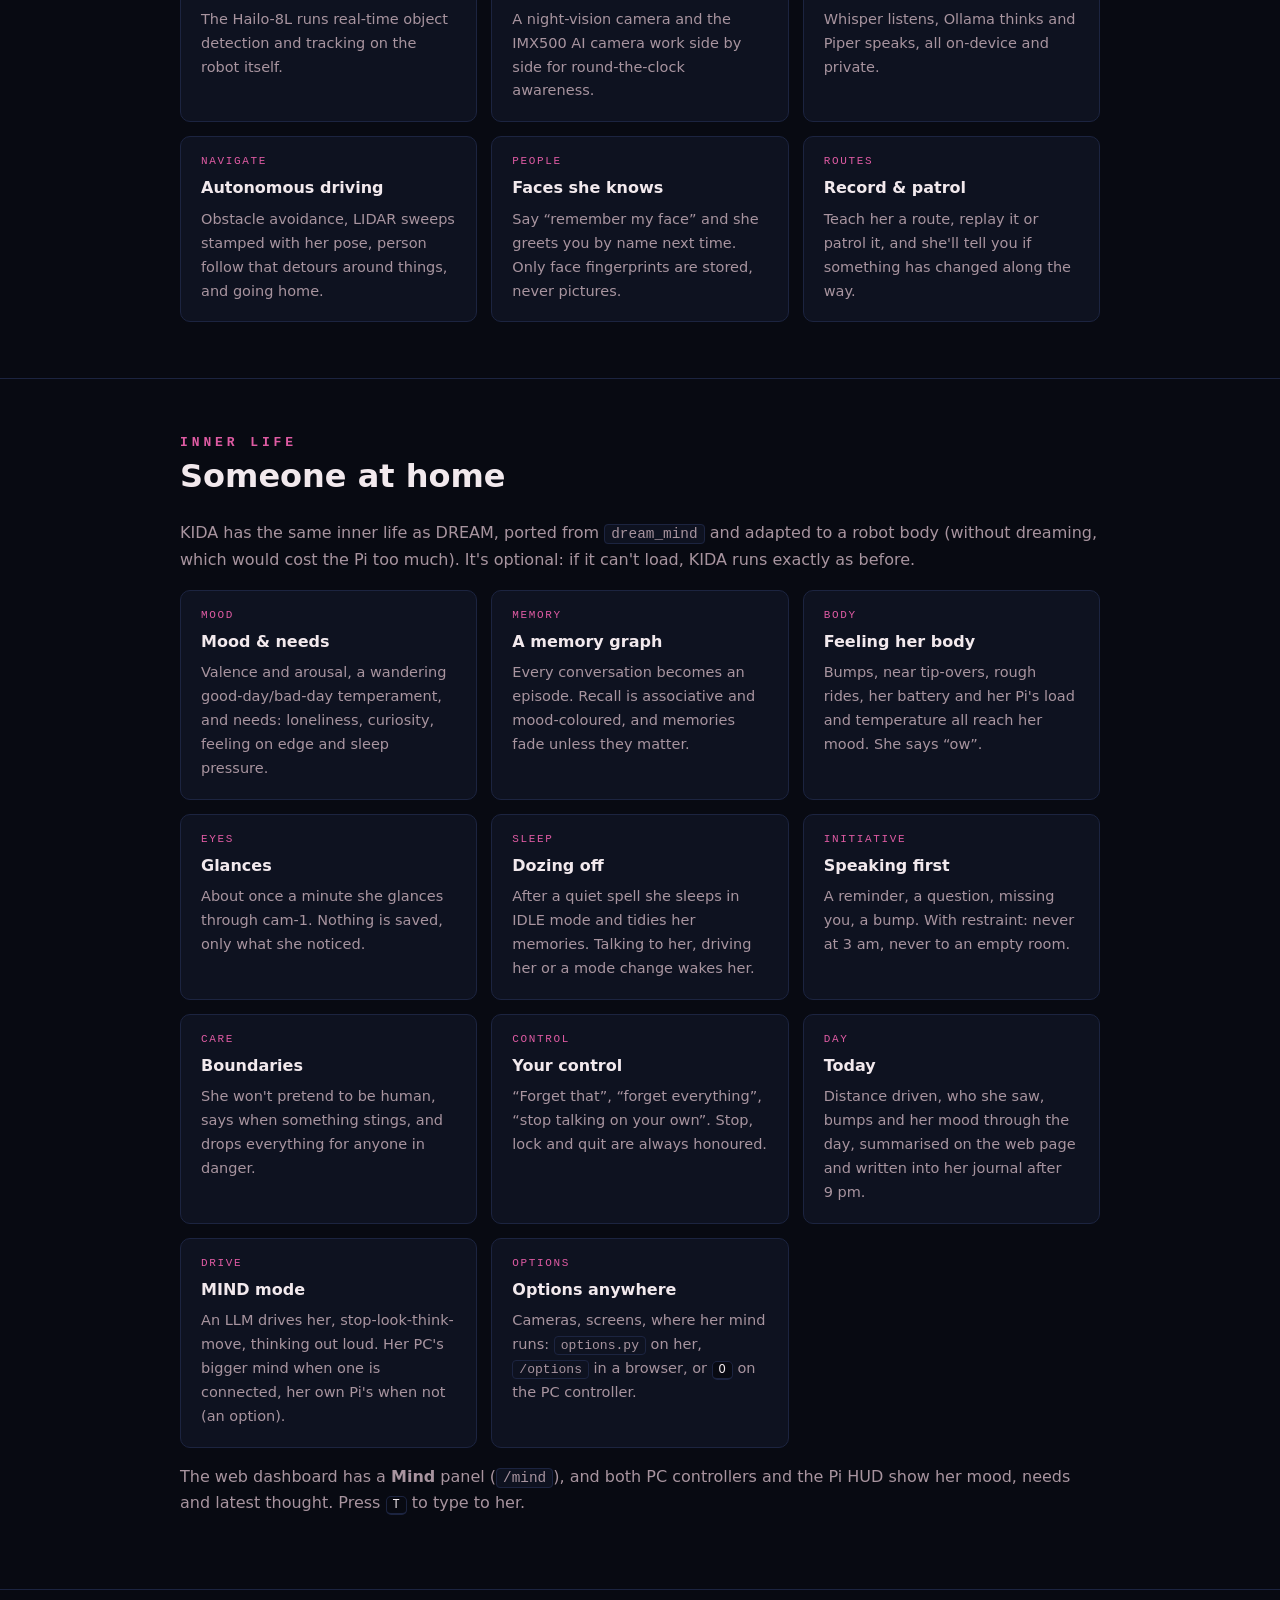
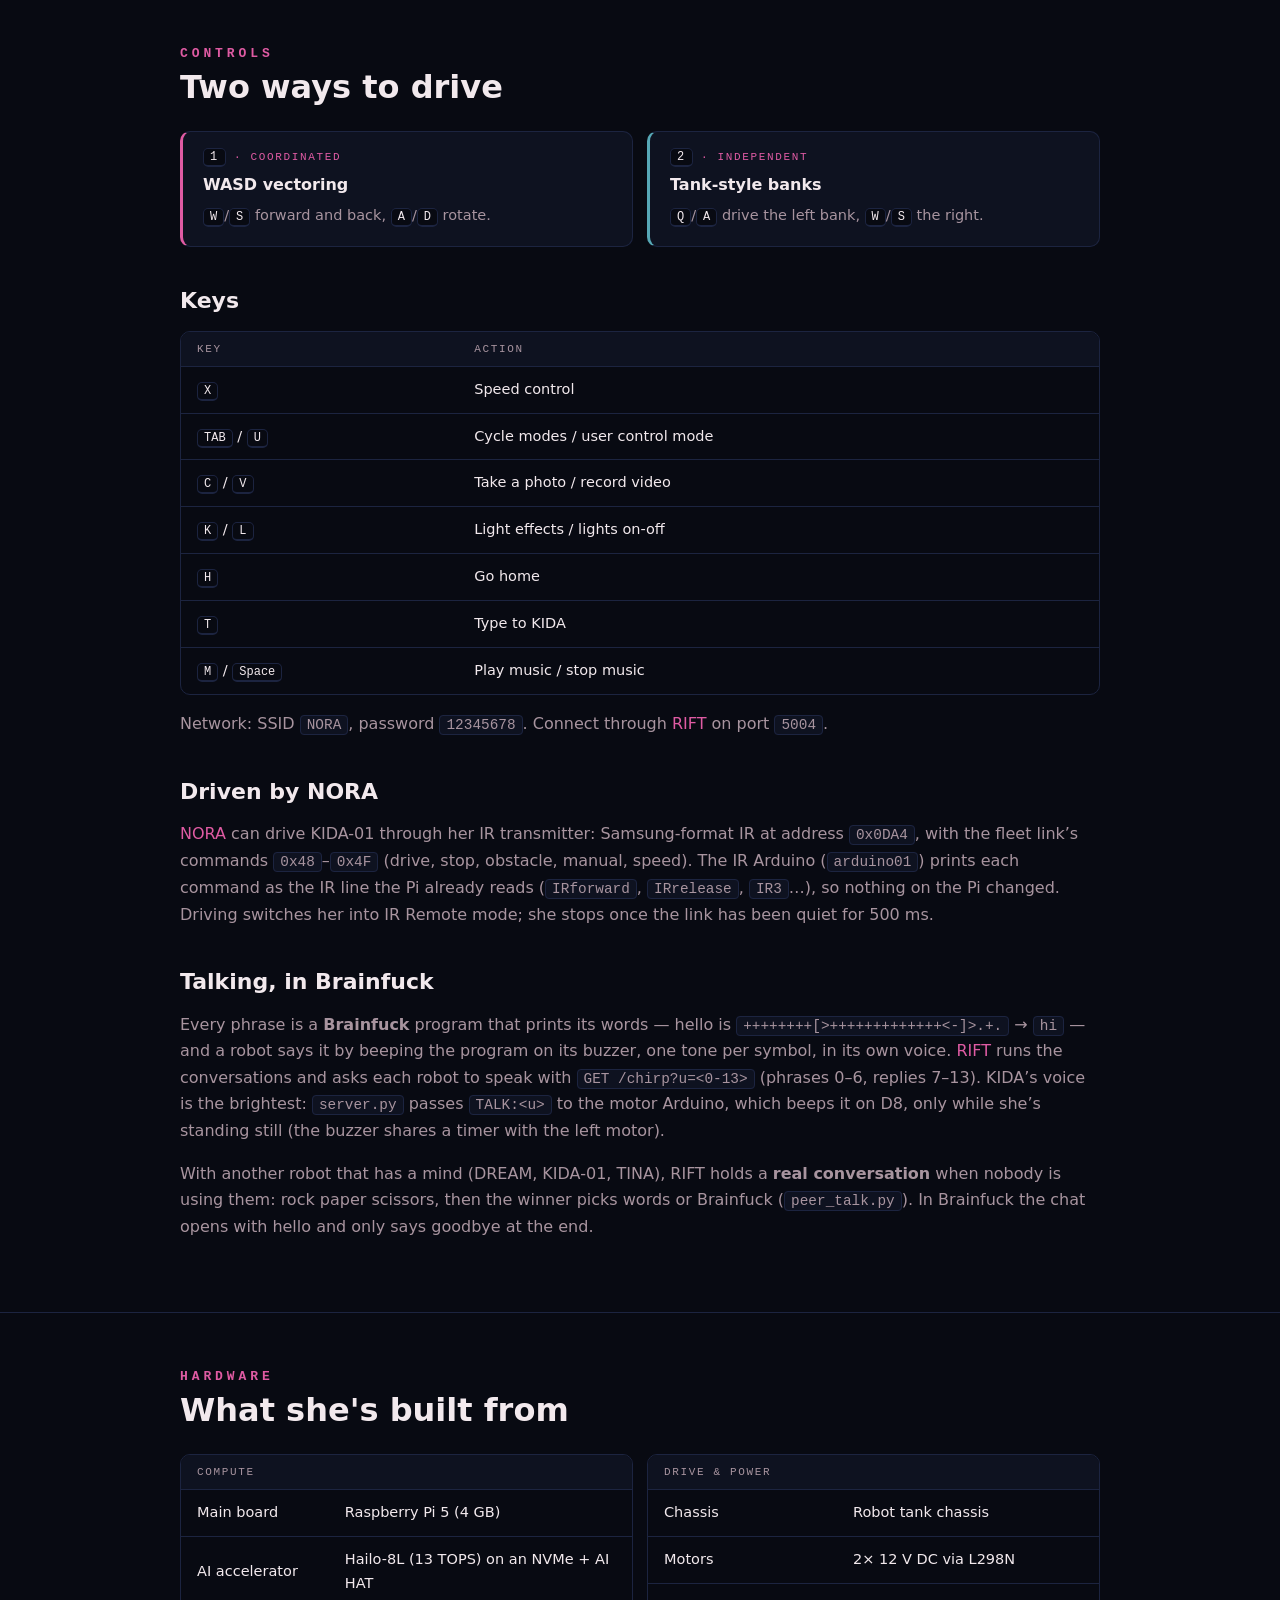
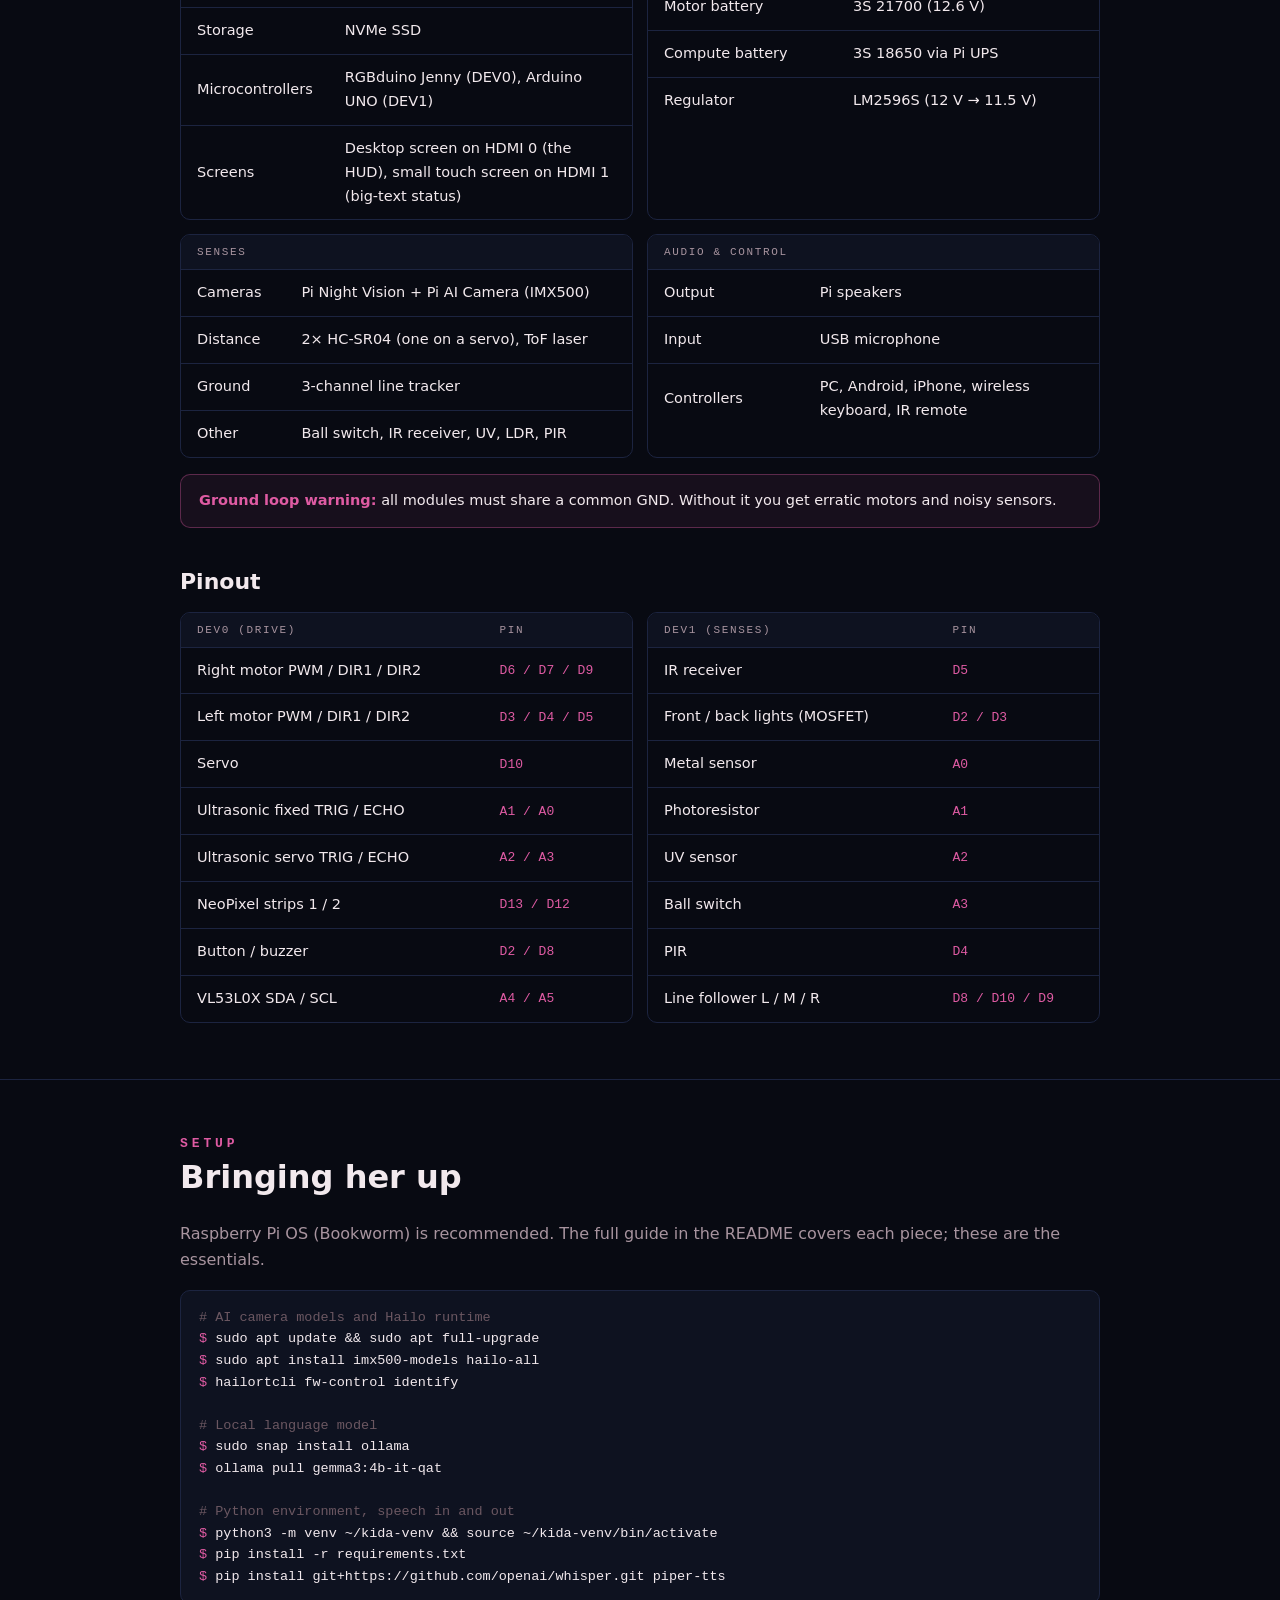
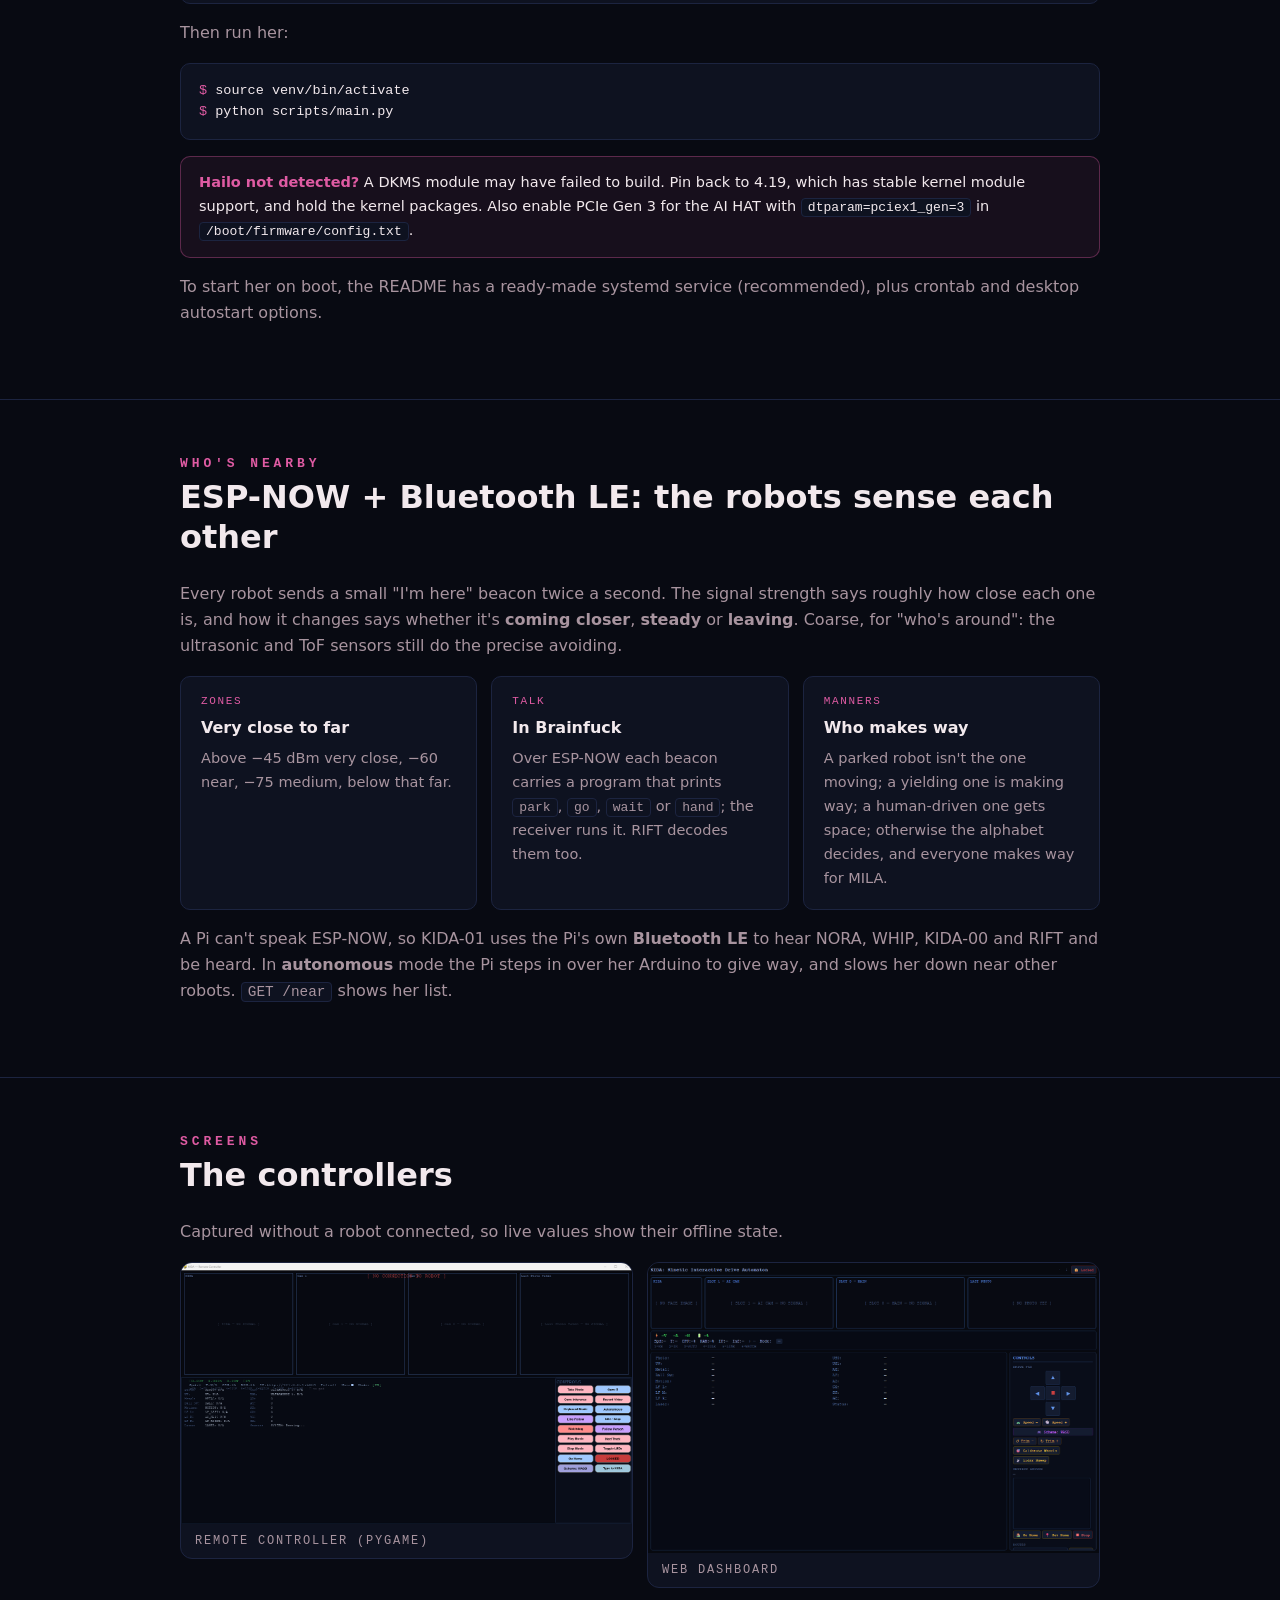
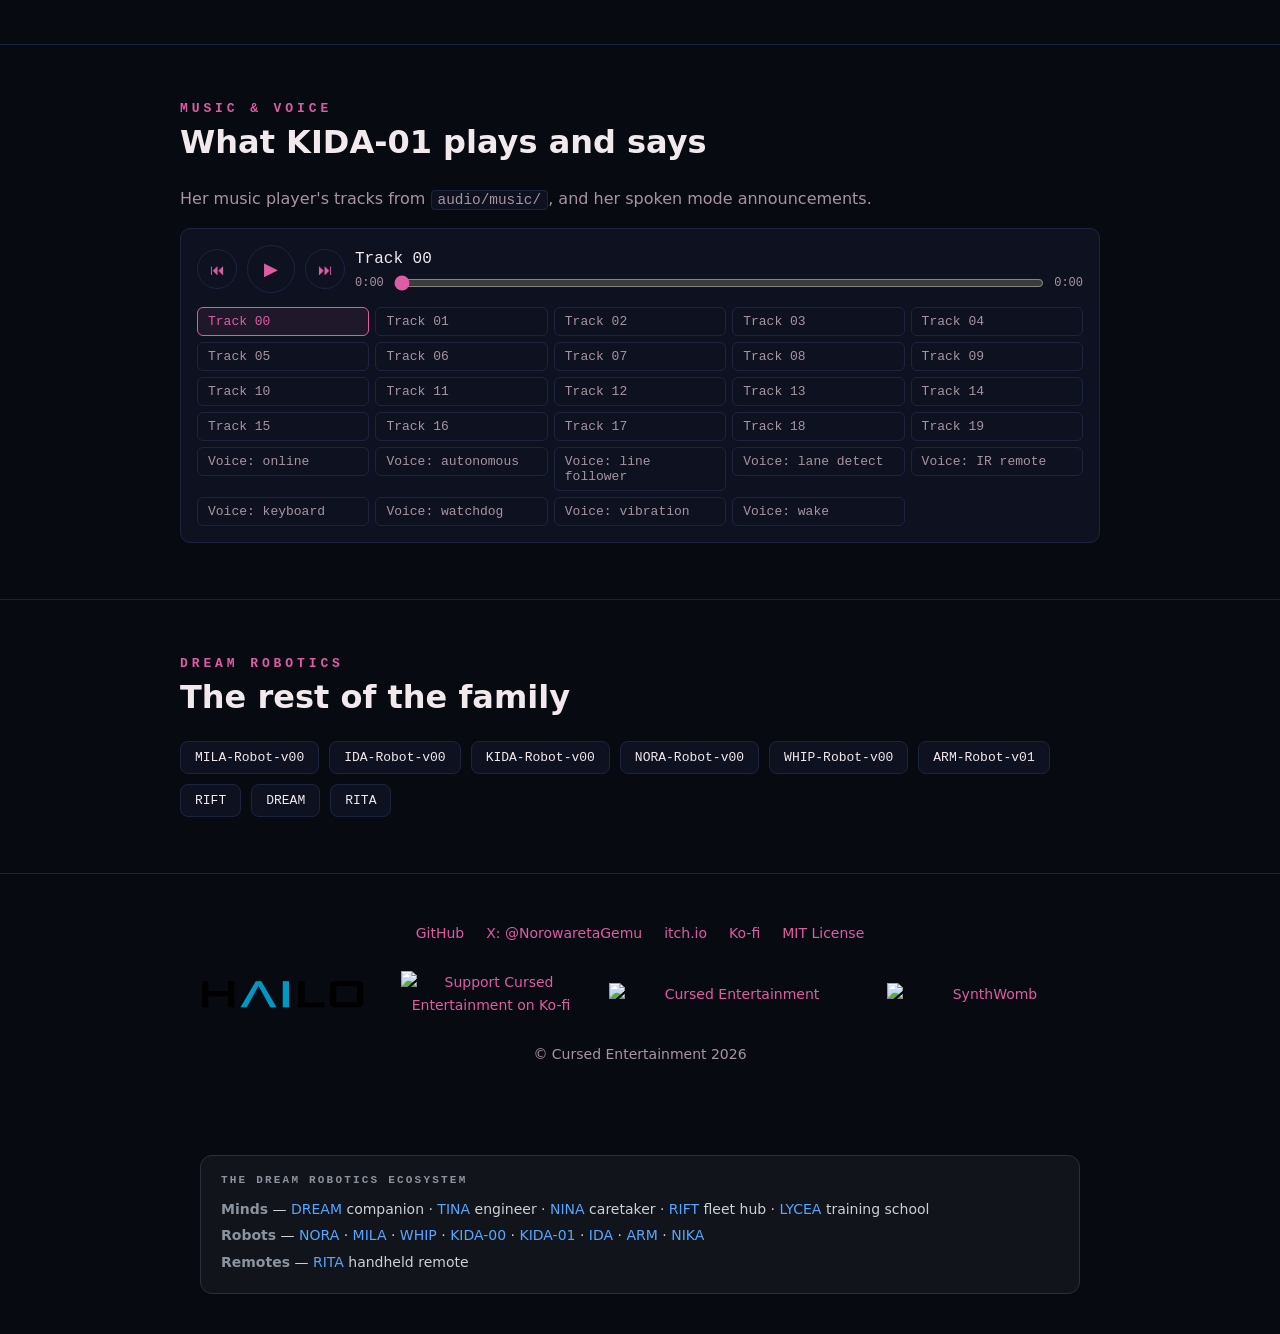
==== commit 1a472f62: "Ecosystem block: no Tools line (CRUSH, Image-Generator, GloriosaAI, SynthWomb, PyVitals aren't DREAM" ====
--- a/index.html
+++ b/index.html
@@ -429,7 +429,6 @@
   <div><strong>Minds</strong> — <a href="https://github.com/CursedPrograms/DREAM">DREAM</a> companion · <a href="https://github.com/CursedPrograms/TINA">TINA</a> engineer · <a href="https://github.com/CursedPrograms/NINA">NINA</a> caretaker · <a href="https://github.com/CursedPrograms/RIFT">RIFT</a> fleet hub · <a href="https://github.com/CursedPrograms/LYCEA">LYCEA</a> training school</div>
   <div><strong>Robots</strong> — <a href="https://github.com/CursedPrograms/NORA-Robot-v00">NORA</a> · <a href="https://github.com/CursedPrograms/MILA-Robot-v00">MILA</a> · <a href="https://github.com/CursedPrograms/WHIP-Robot-v00">WHIP</a> · <a href="https://github.com/CursedPrograms/KIDA-Robot-v00">KIDA-00</a> · <a href="https://github.com/CursedPrograms/KIDA-Robot-v01">KIDA-01</a> · <a href="https://github.com/CursedPrograms/IDA-Robot-v00">IDA</a> · <a href="https://github.com/CursedPrograms/ARM-Robot-v01">ARM</a> · <a href="https://github.com/CursedPrograms/NIKA-Robot-v00">NIKA</a></div>
   <div><strong>Remotes</strong> — <a href="https://github.com/CursedPrograms/RITA">RITA</a> handheld remote</div>
-  <div><strong>Tools</strong> — <a href="https://github.com/CursedPrograms/CRUSH">CRUSH</a> compression · <a href="https://github.com/CursedPrograms/Image-Generator">Image-Generator</a> · <a href="https://github.com/CursedPrograms/GloriosaAI">GloriosaAI</a> · <a href="https://github.com/CursedPrograms/SynthWomb">SynthWomb</a> · <a href="https://github.com/CursedPrograms/PyVitals">PyVitals</a></div>
 </section>
 <!-- DREAM-ECOSYSTEM:END -->
 </body>
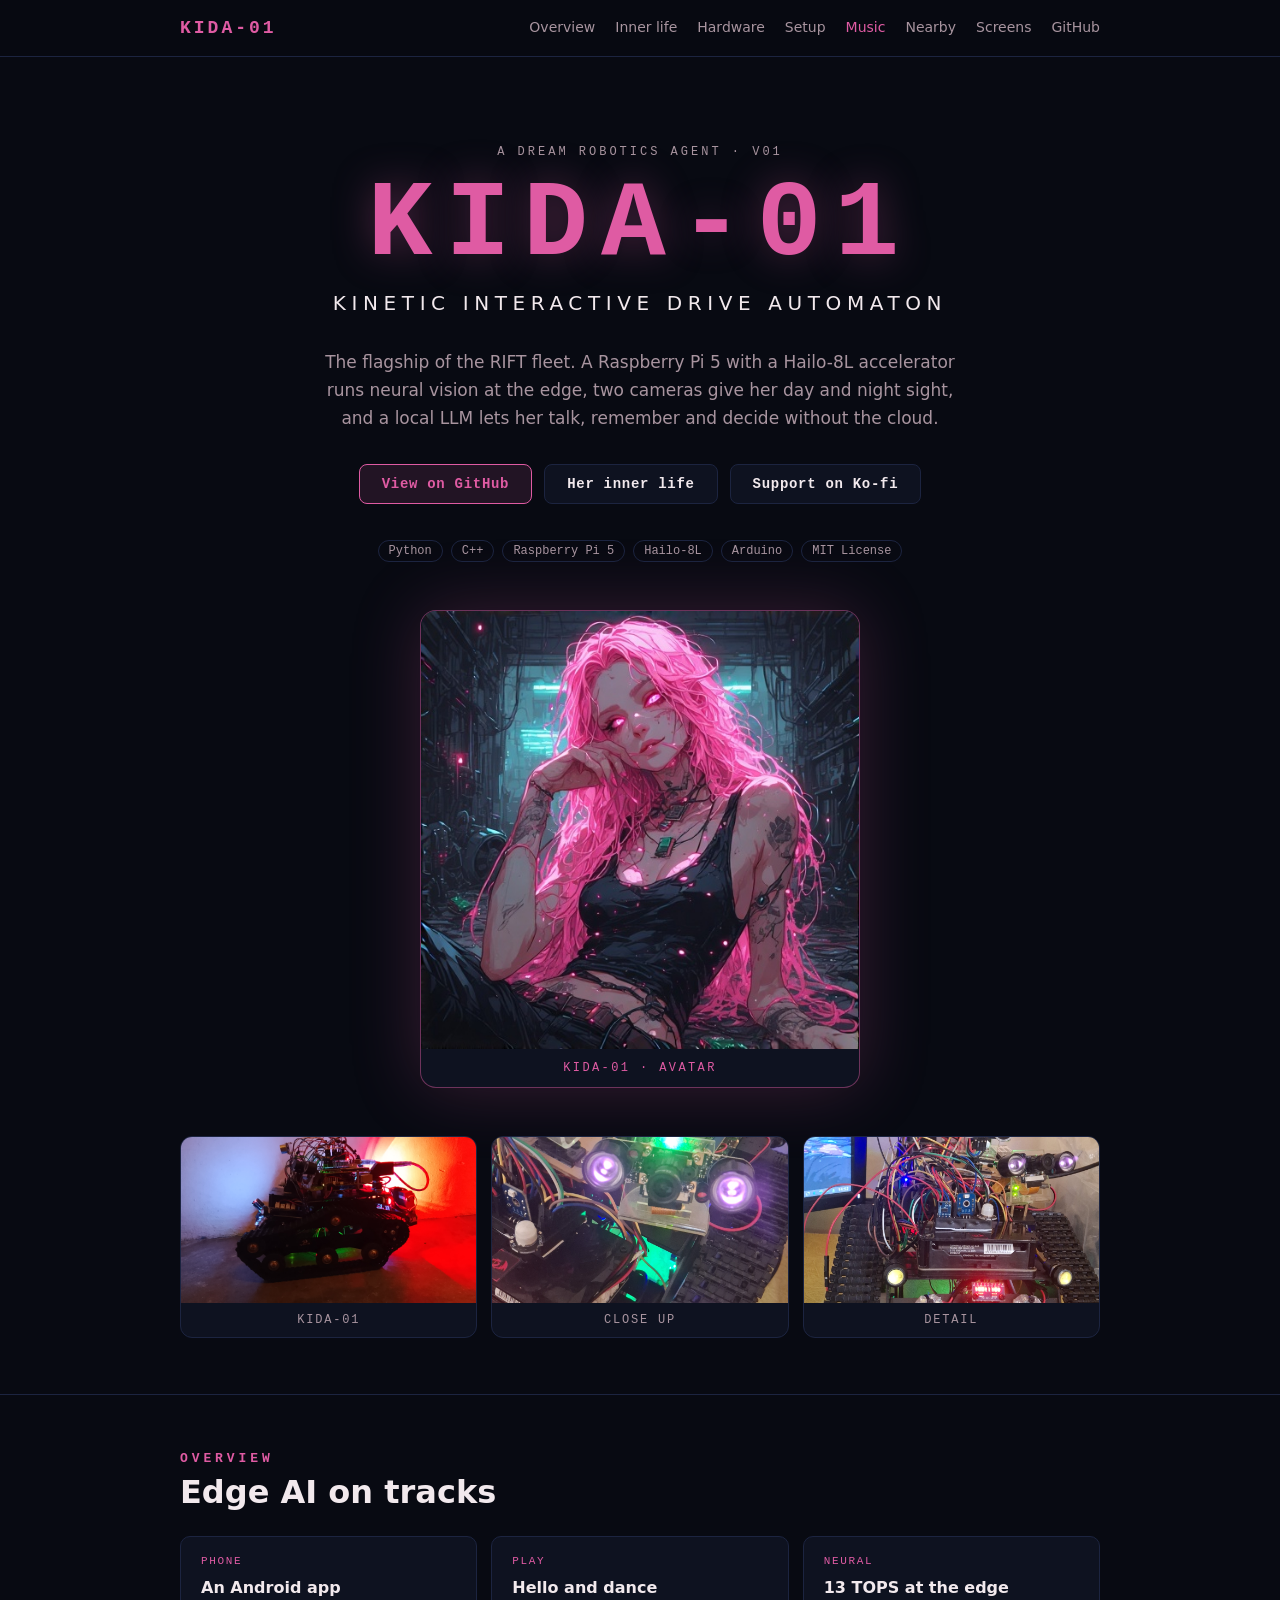
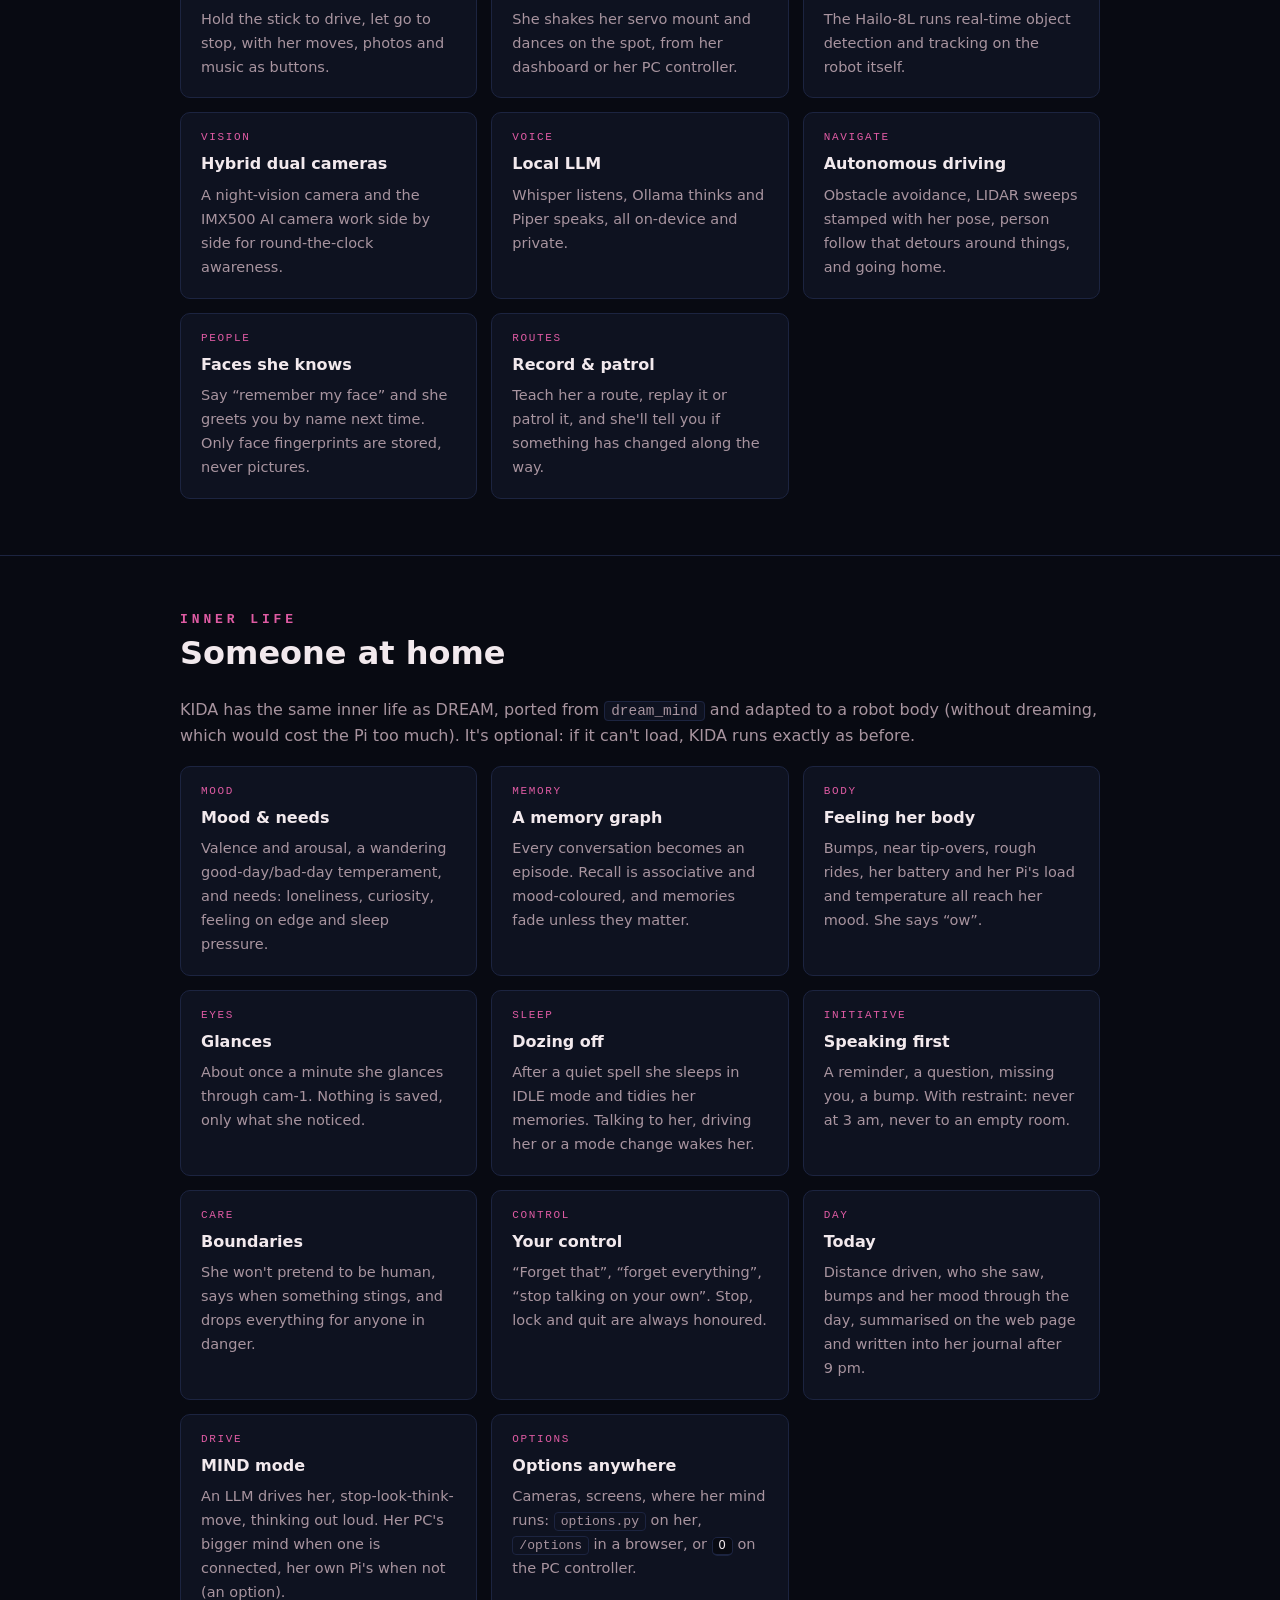
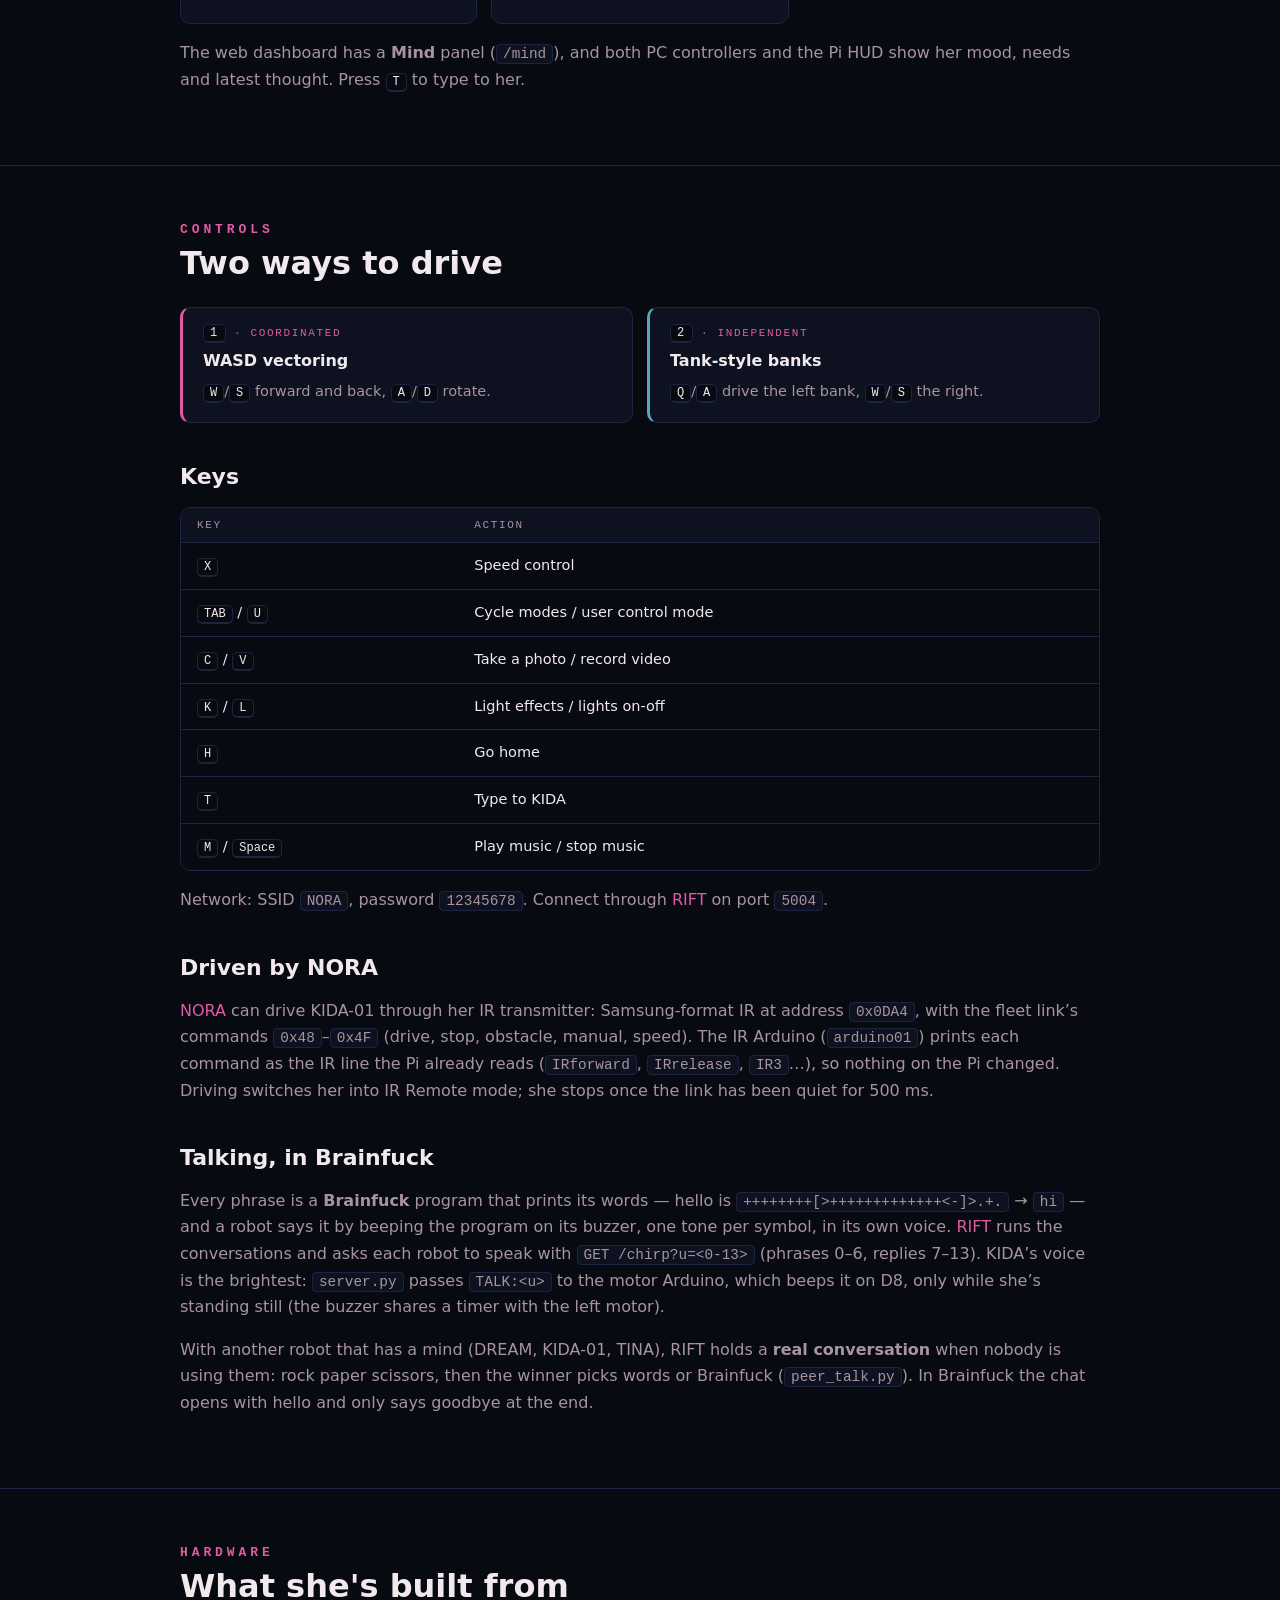
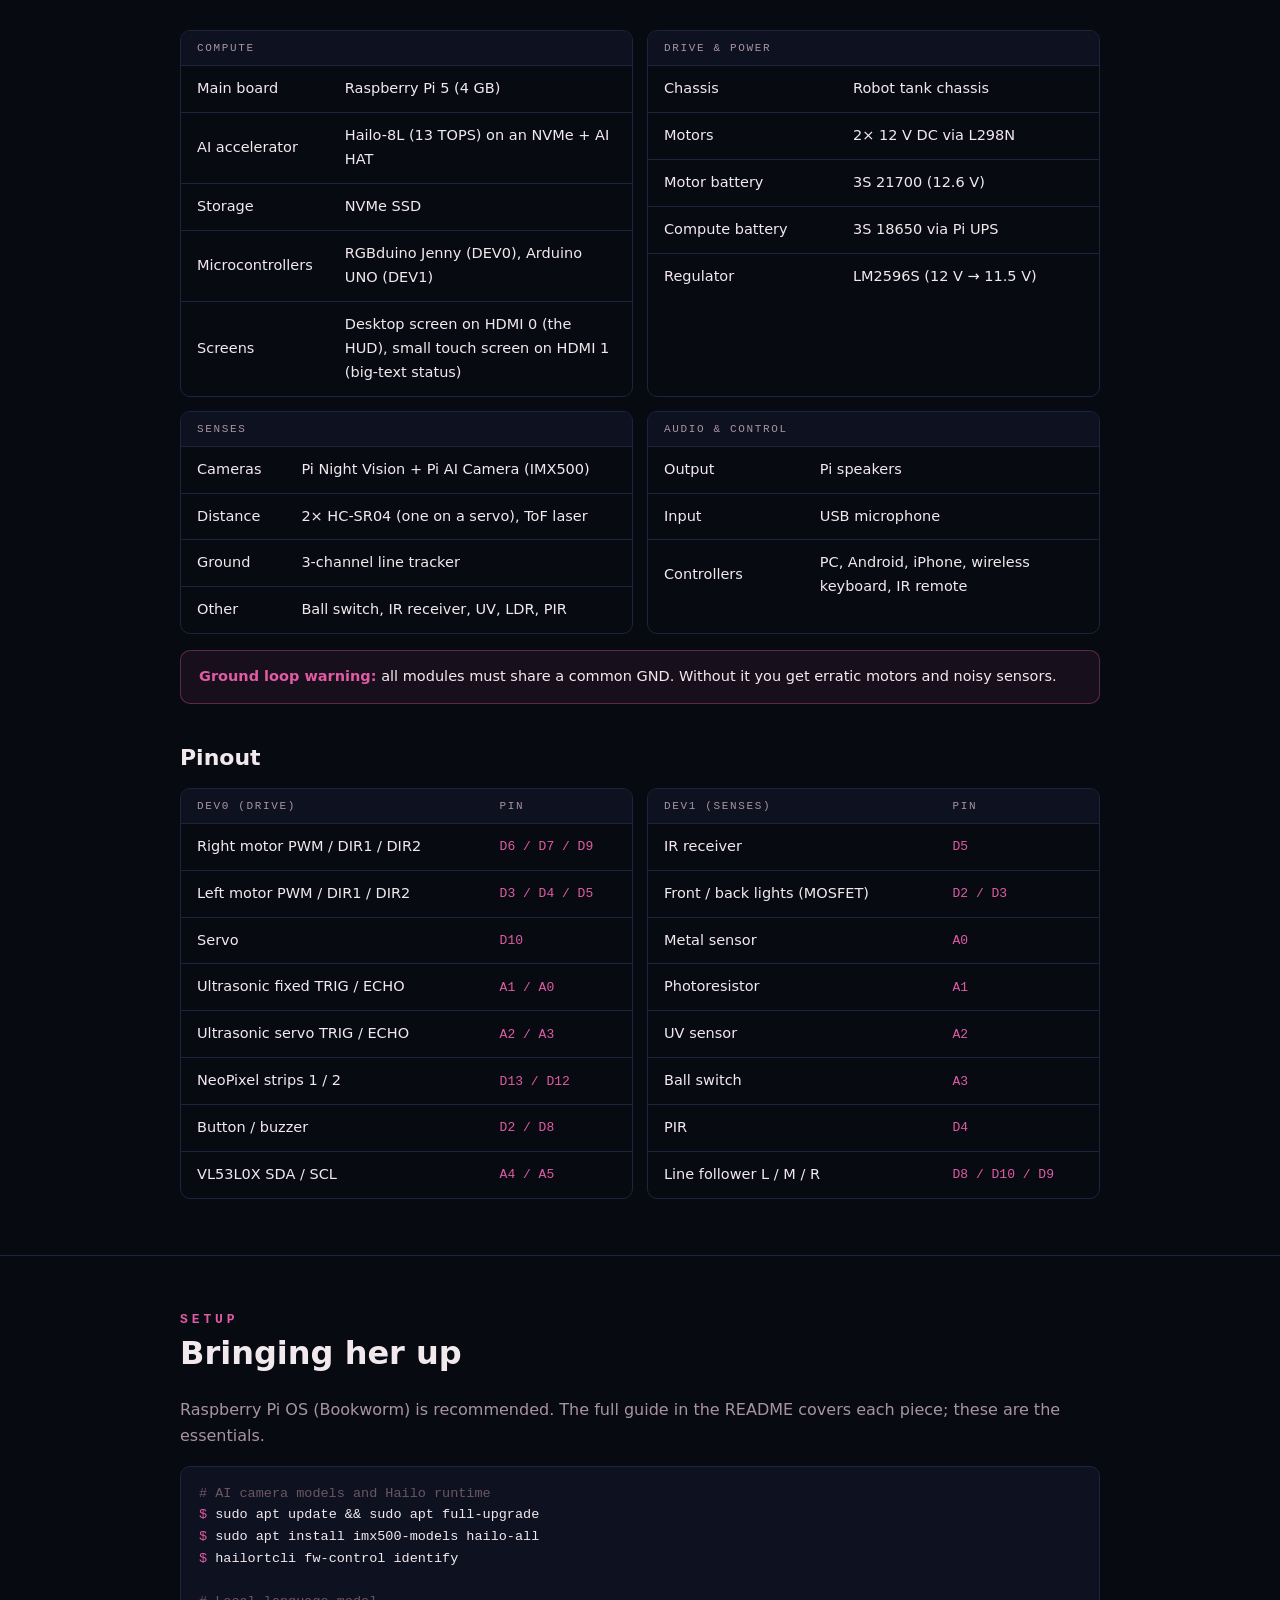
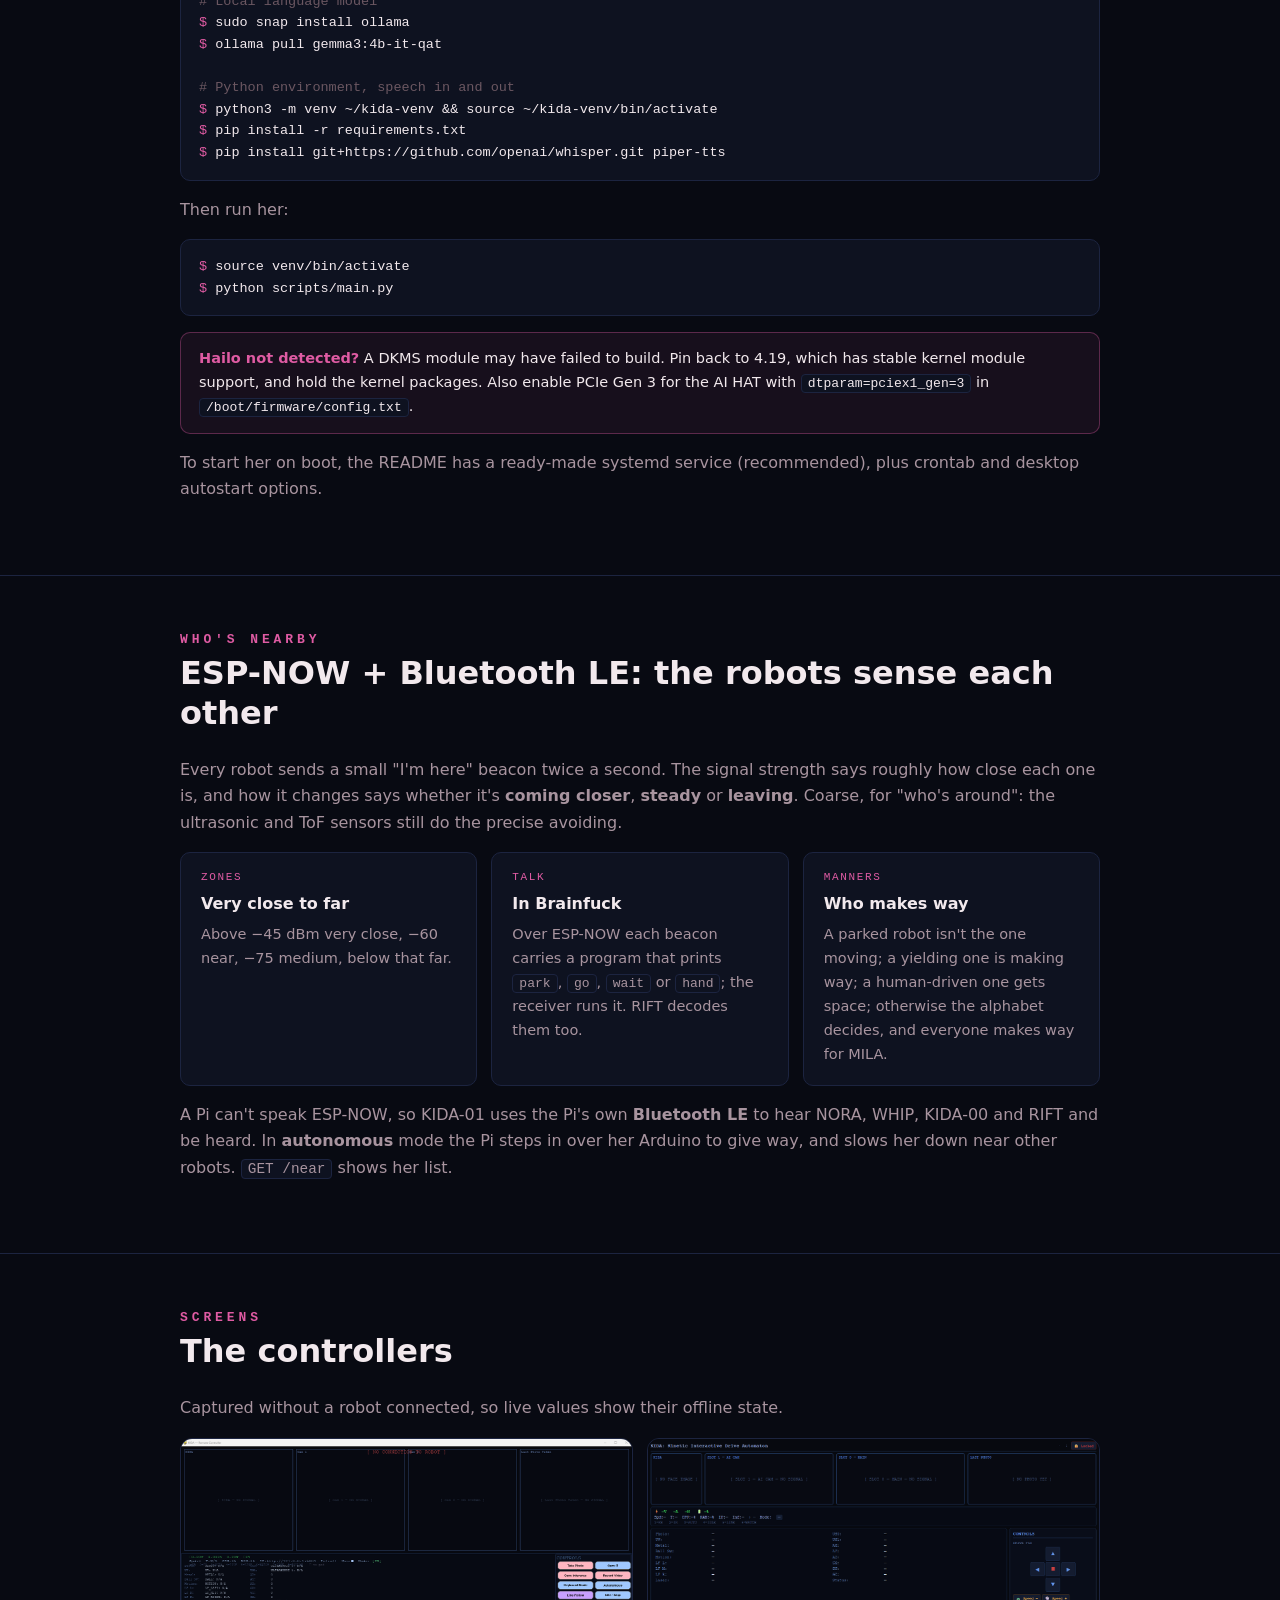
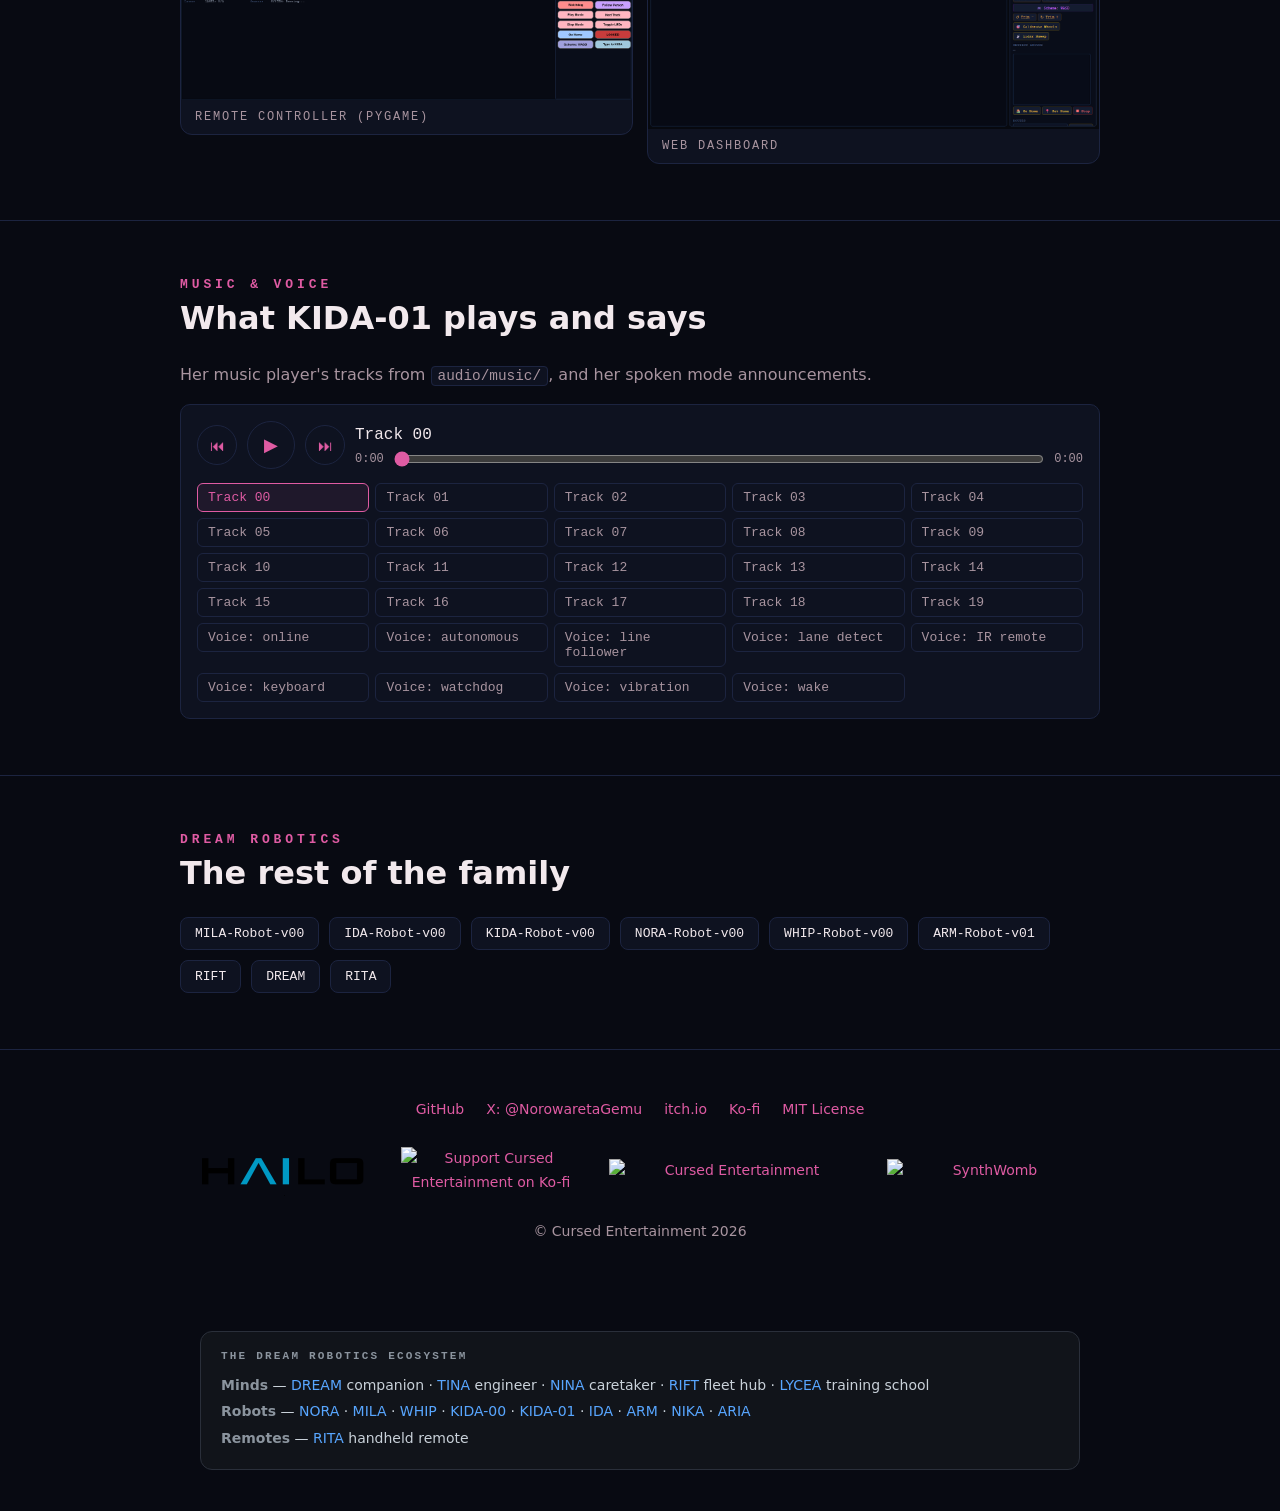
==== commit ccbfb319: "KIDA-01: an Android app, README and site up to date, ARIA in the ecosystem Co-Authored-By: Claude Op" ====
--- a/index.html
+++ b/index.html
@@ -82,6 +82,16 @@
     <h3 class="title">Edge AI on tracks</h3>
     <div class="grid cols-3">
       <div class="card">
+        <span class="k">Phone</span>
+        <h4>An Android app</h4>
+        <p>Hold the stick to drive, let go to stop, with her moves, photos and music as buttons.</p>
+      </div>
+      <div class="card">
+        <span class="k">Play</span>
+        <h4>Hello and dance</h4>
+        <p>She shakes her servo mount and dances on the spot, from her dashboard or her PC controller.</p>
+      </div>
+      <div class="card">
         <span class="k">Neural</span>
         <h4>13 TOPS at the edge</h4>
         <p>The Hailo-8L runs real-time object detection and tracking on the robot itself.</p>
@@ -427,7 +437,7 @@
 <section class="eco">
   <div class="eco-title">The DREAM Robotics ecosystem</div>
   <div><strong>Minds</strong> — <a href="https://github.com/CursedPrograms/DREAM">DREAM</a> companion · <a href="https://github.com/CursedPrograms/TINA">TINA</a> engineer · <a href="https://github.com/CursedPrograms/NINA">NINA</a> caretaker · <a href="https://github.com/CursedPrograms/RIFT">RIFT</a> fleet hub · <a href="https://github.com/CursedPrograms/LYCEA">LYCEA</a> training school</div>
-  <div><strong>Robots</strong> — <a href="https://github.com/CursedPrograms/NORA-Robot-v00">NORA</a> · <a href="https://github.com/CursedPrograms/MILA-Robot-v00">MILA</a> · <a href="https://github.com/CursedPrograms/WHIP-Robot-v00">WHIP</a> · <a href="https://github.com/CursedPrograms/KIDA-Robot-v00">KIDA-00</a> · <a href="https://github.com/CursedPrograms/KIDA-Robot-v01">KIDA-01</a> · <a href="https://github.com/CursedPrograms/IDA-Robot-v00">IDA</a> · <a href="https://github.com/CursedPrograms/ARM-Robot-v01">ARM</a> · <a href="https://github.com/CursedPrograms/NIKA-Robot-v00">NIKA</a></div>
+  <div><strong>Robots</strong> — <a href="https://github.com/CursedPrograms/NORA-Robot-v00">NORA</a> · <a href="https://github.com/CursedPrograms/MILA-Robot-v00">MILA</a> · <a href="https://github.com/CursedPrograms/WHIP-Robot-v00">WHIP</a> · <a href="https://github.com/CursedPrograms/KIDA-Robot-v00">KIDA-00</a> · <a href="https://github.com/CursedPrograms/KIDA-Robot-v01">KIDA-01</a> · <a href="https://github.com/CursedPrograms/IDA-Robot-v00">IDA</a> · <a href="https://github.com/CursedPrograms/ARM-Robot-v01">ARM</a> · <a href="https://github.com/CursedPrograms/NIKA-Robot-v00">NIKA</a> · <a href="https://github.com/CursedPrograms/ARIA-Robot-v00">ARIA</a></div>
   <div><strong>Remotes</strong> — <a href="https://github.com/CursedPrograms/RITA">RITA</a> handheld remote</div>
 </section>
 <!-- DREAM-ECOSYSTEM:END -->
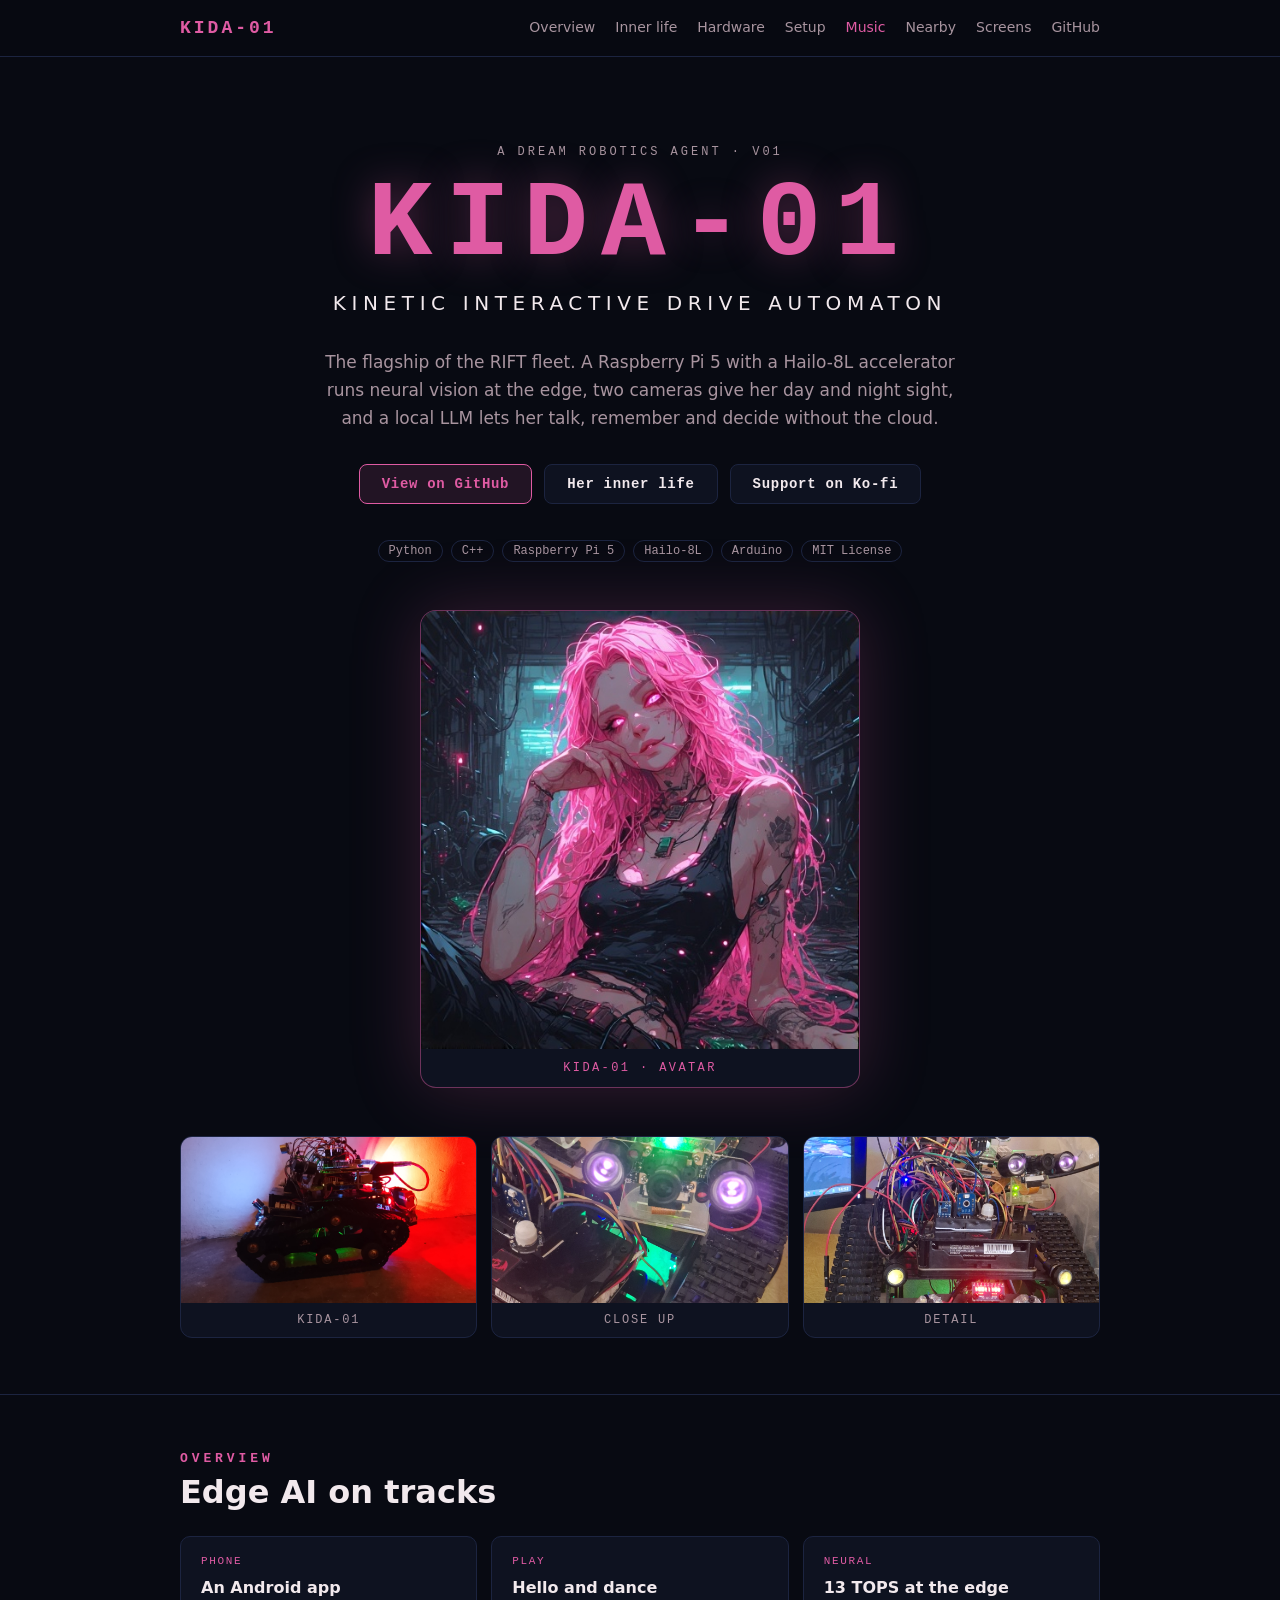
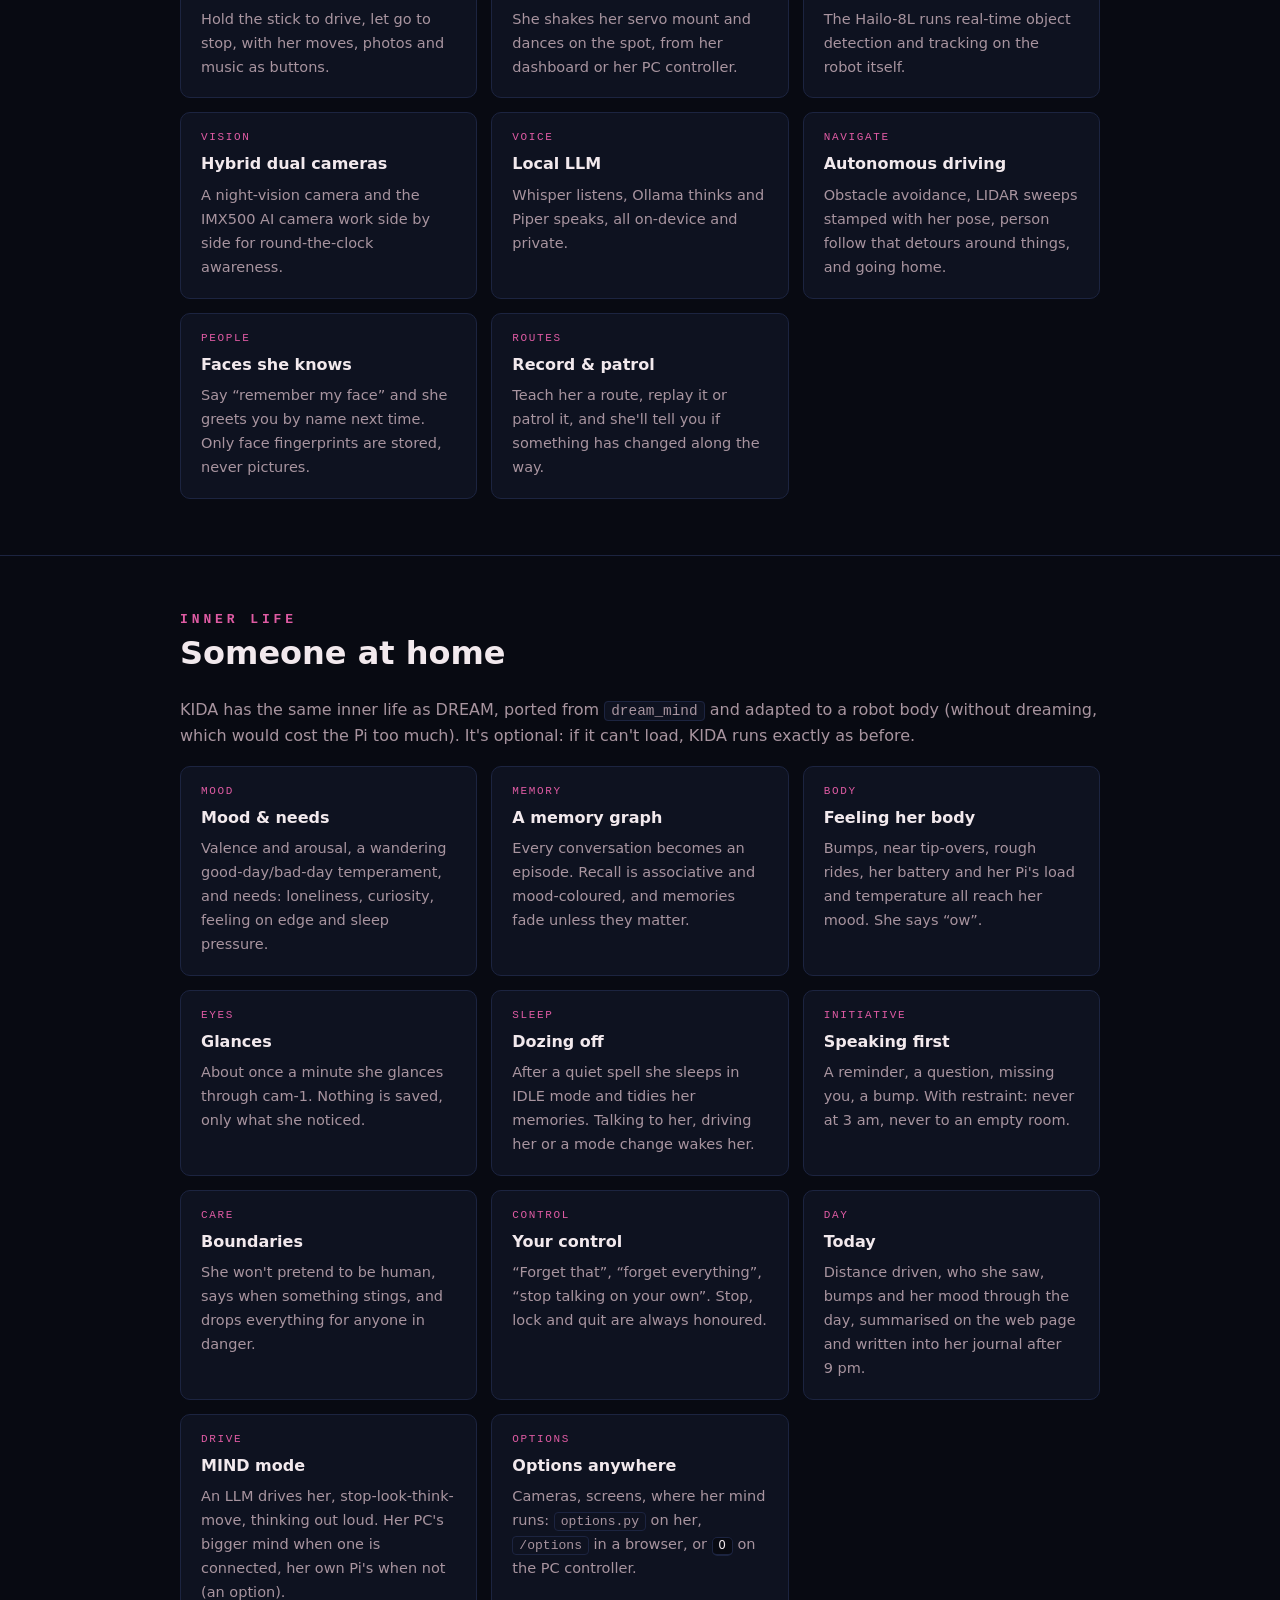
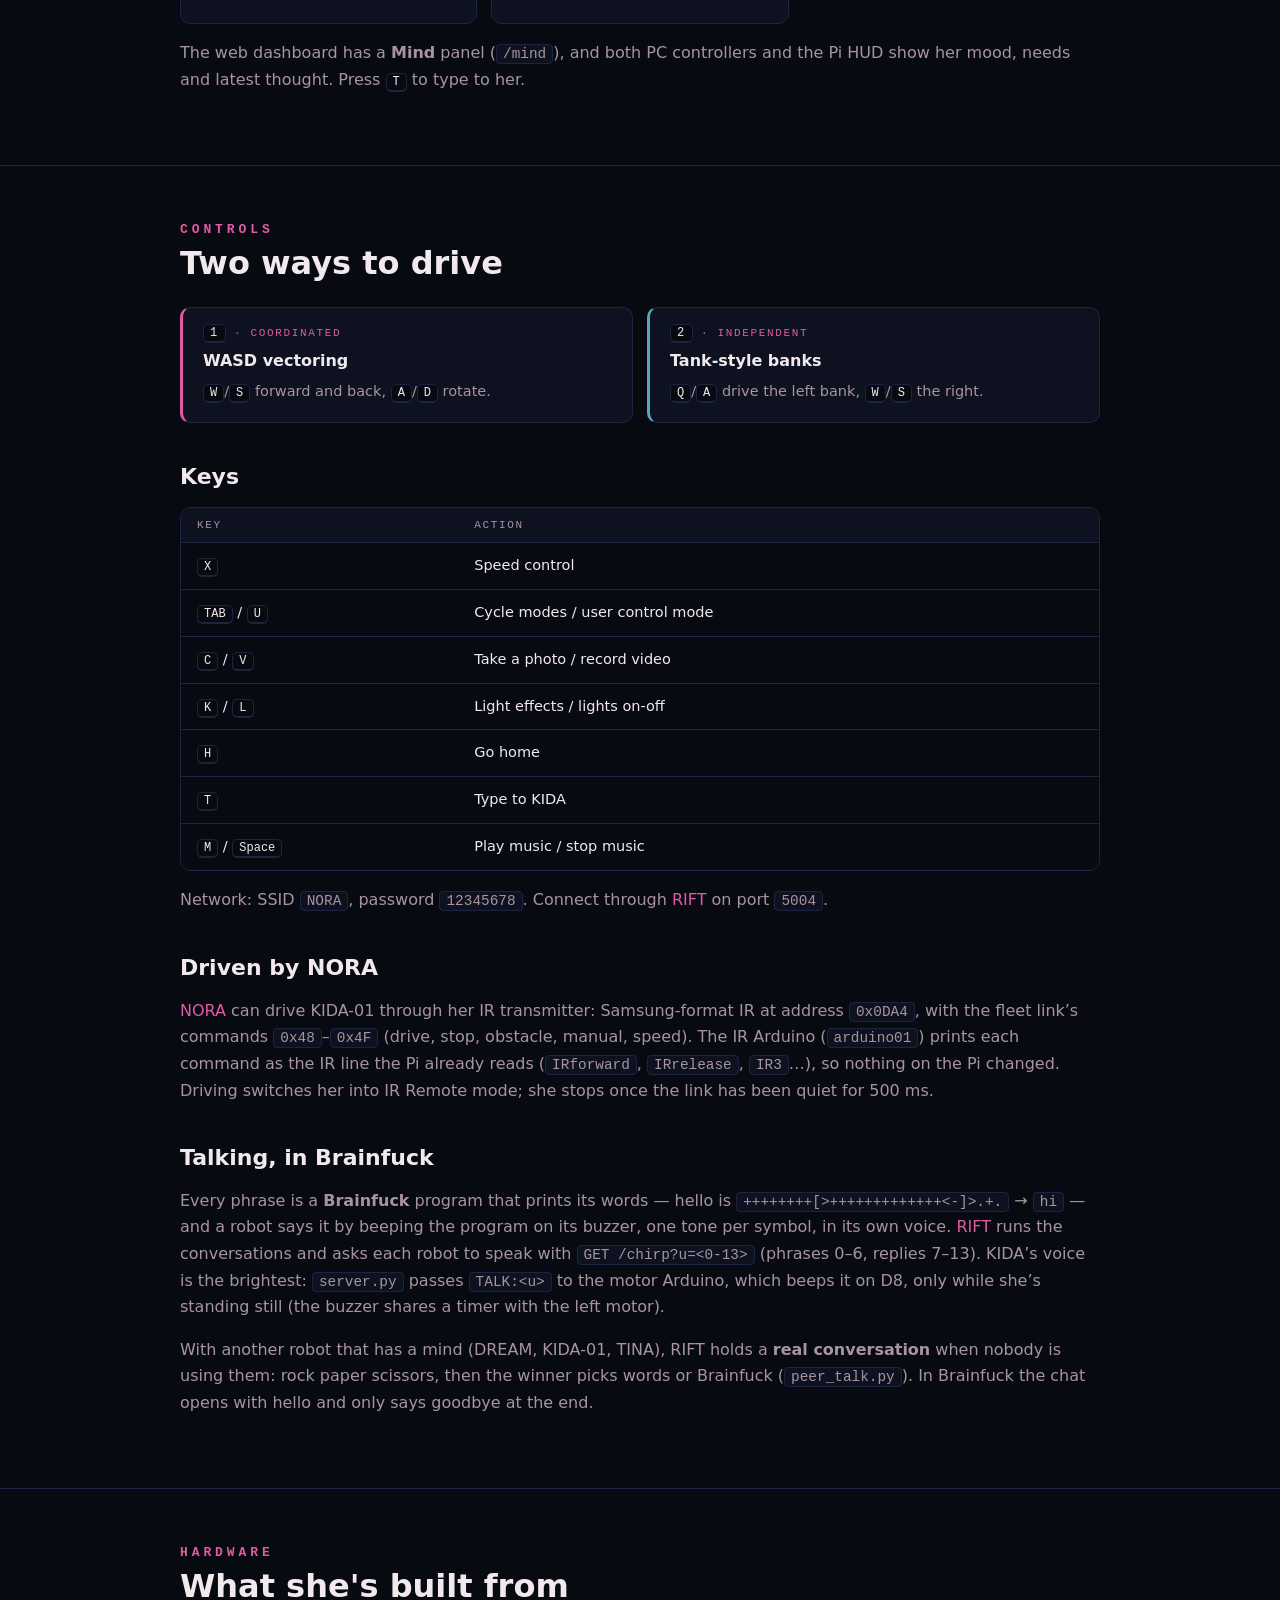
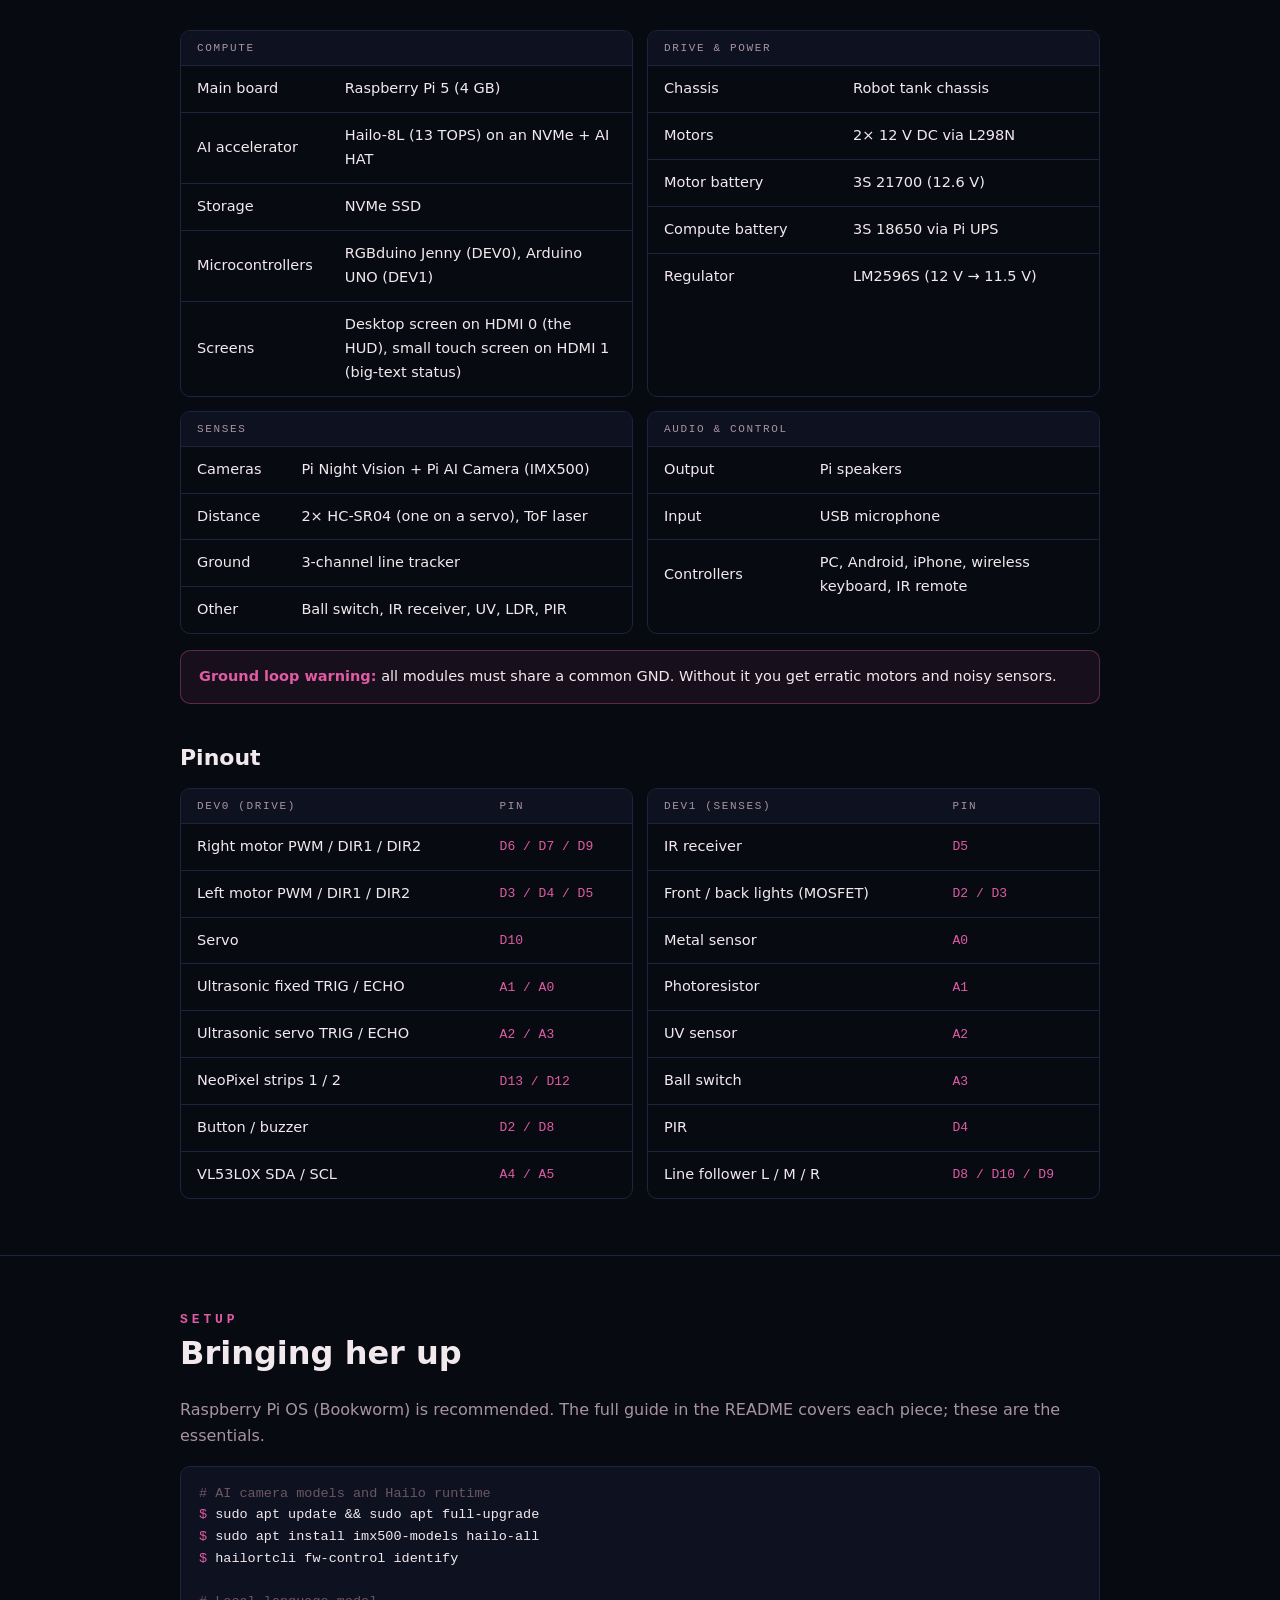
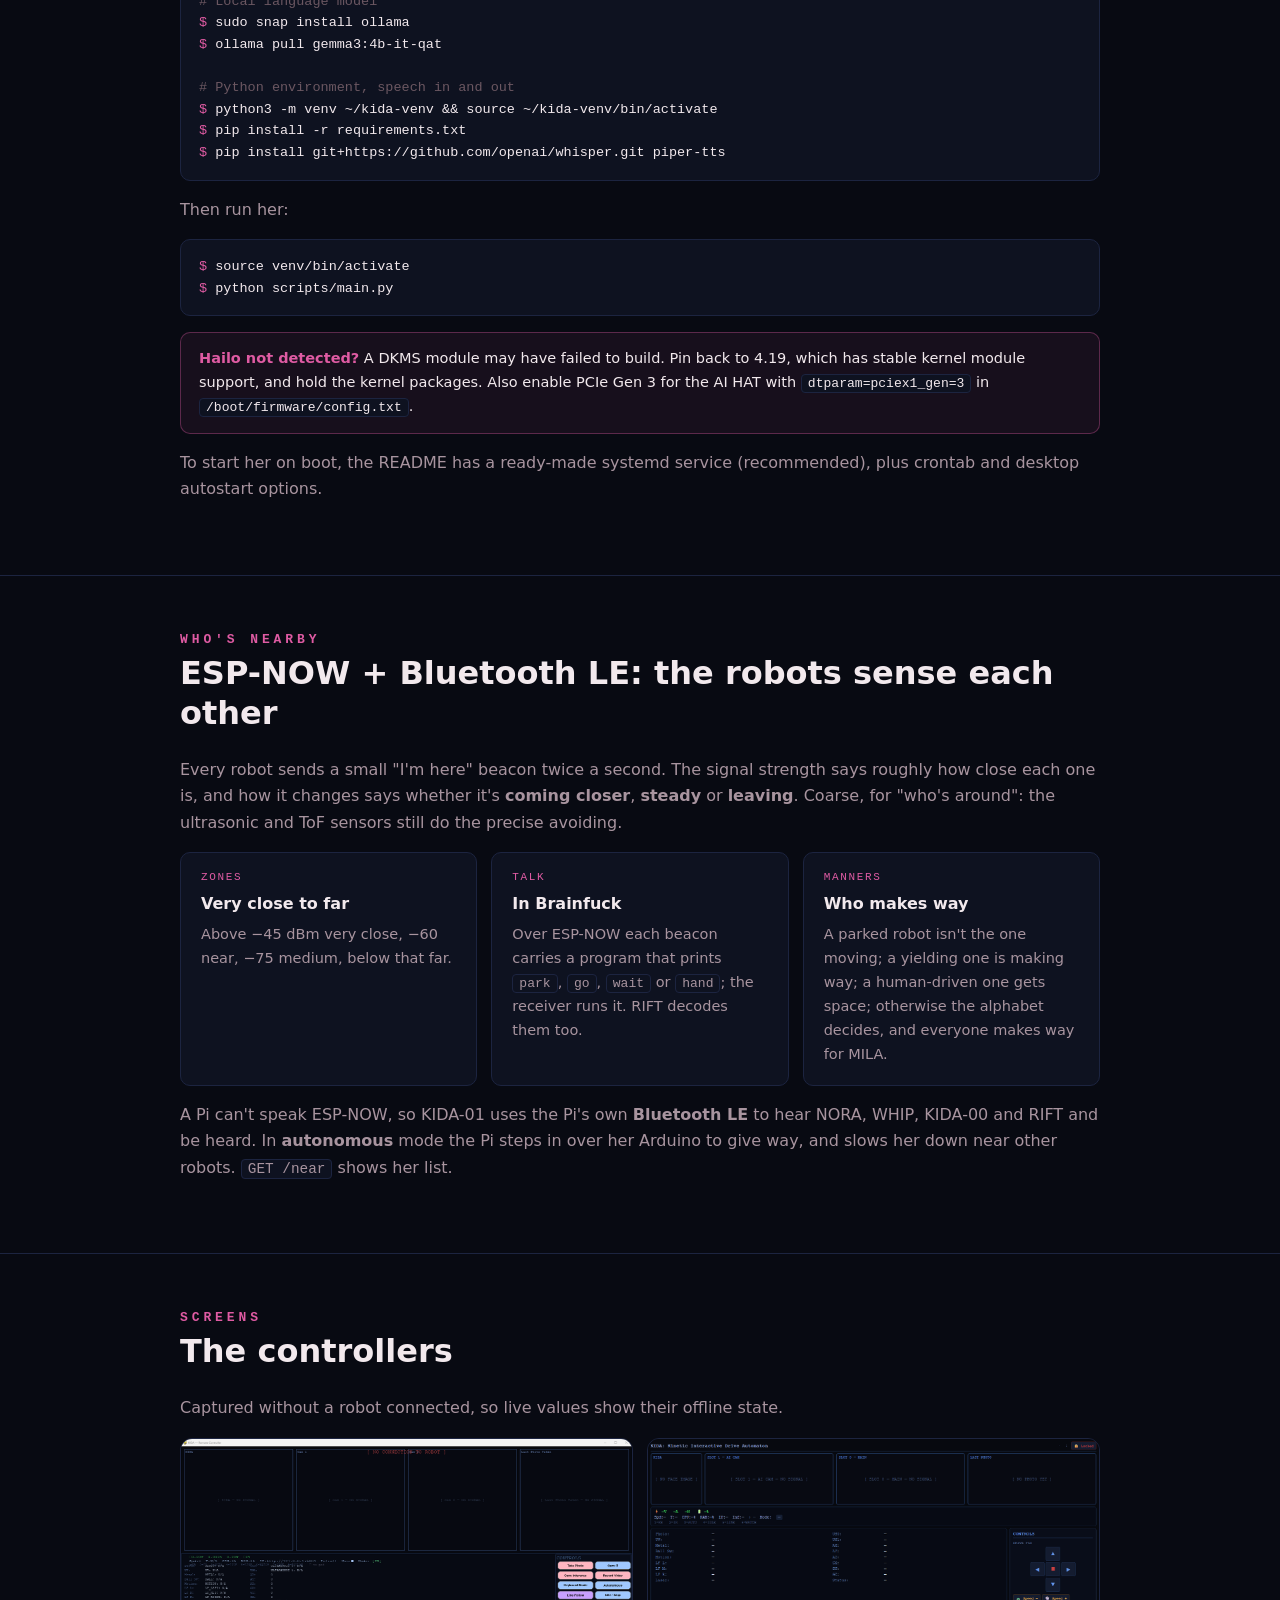
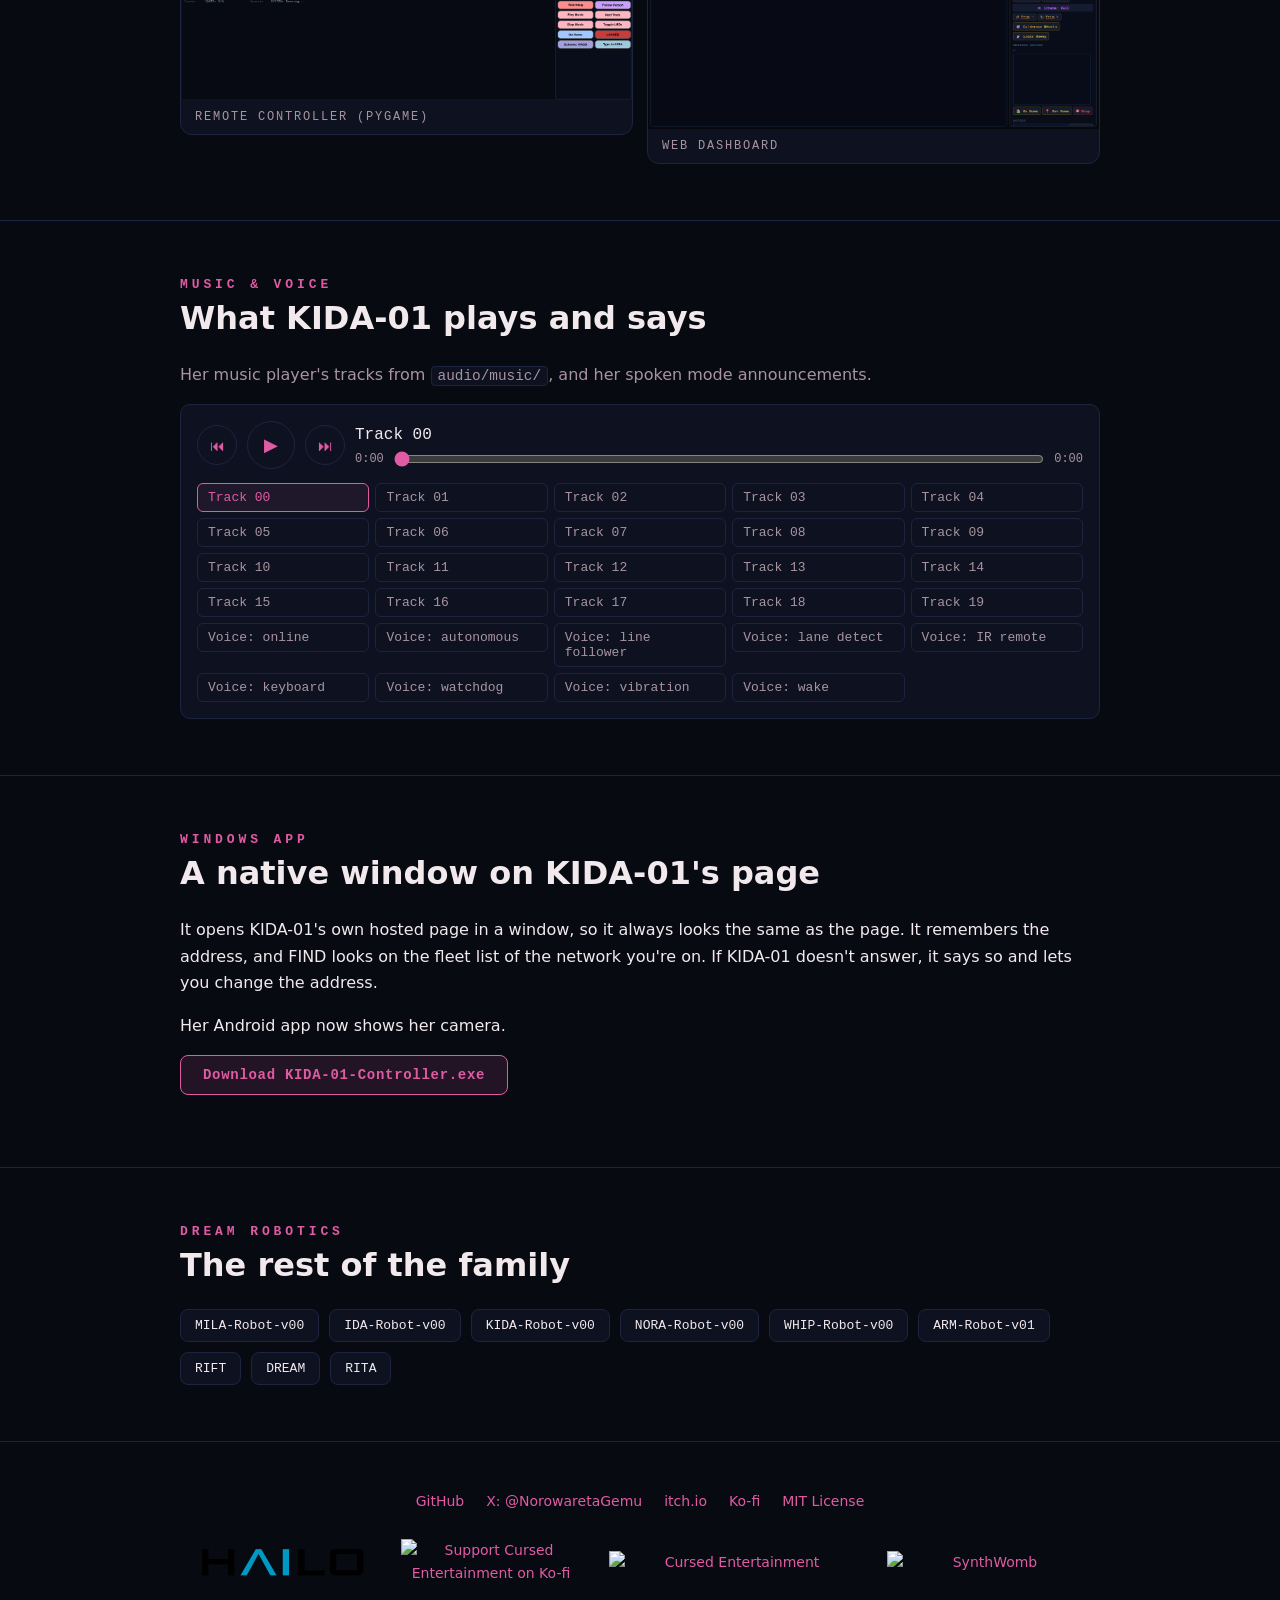
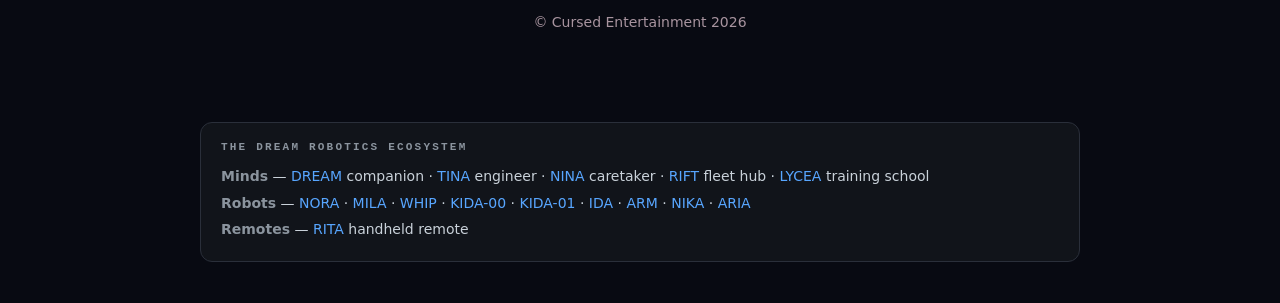
==== commit a5f3e8b1: "Site and README: the Windows app and what's new Co-Authored-By: Claude Opus 5.5 <noreply@anthropic.c" ====
--- a/index.html
+++ b/index.html
@@ -386,6 +386,16 @@
   </div>
 </section>
 
+<section id="windows">
+  <div class="wrap">
+    <h2>Windows app</h2>
+    <h3 class="title">A native window on KIDA-01's page</h3>
+    <p>It opens KIDA-01's own hosted page in a window, so it always looks the same as the page. It remembers the address, and FIND looks on the fleet list of the network you're on. If KIDA-01 doesn't answer, it says so and lets you change the address.</p>
+    <p>Her Android app now shows her camera.</p>
+    <p><a class="btn primary" href="https://github.com/CursedPrograms/KIDA-Robot-v01/raw/main/builds/KIDA-01-Controller.exe">Download KIDA-01-Controller.exe</a></p>
+  </div>
+</section>
+
 <section id="related">
   <div class="wrap">
     <h2>DREAM Robotics</h2>
@@ -436,9 +446,9 @@
 <!-- DREAM-ECOSYSTEM:START -->
 <section class="eco">
   <div class="eco-title">The DREAM Robotics ecosystem</div>
-  <div><strong>Minds</strong> — <a href="https://github.com/CursedPrograms/DREAM">DREAM</a> companion · <a href="https://github.com/CursedPrograms/TINA">TINA</a> engineer · <a href="https://github.com/CursedPrograms/NINA">NINA</a> caretaker · <a href="https://github.com/CursedPrograms/RIFT">RIFT</a> fleet hub · <a href="https://github.com/CursedPrograms/LYCEA">LYCEA</a> training school</div>
-  <div><strong>Robots</strong> — <a href="https://github.com/CursedPrograms/NORA-Robot-v00">NORA</a> · <a href="https://github.com/CursedPrograms/MILA-Robot-v00">MILA</a> · <a href="https://github.com/CursedPrograms/WHIP-Robot-v00">WHIP</a> · <a href="https://github.com/CursedPrograms/KIDA-Robot-v00">KIDA-00</a> · <a href="https://github.com/CursedPrograms/KIDA-Robot-v01">KIDA-01</a> · <a href="https://github.com/CursedPrograms/IDA-Robot-v00">IDA</a> · <a href="https://github.com/CursedPrograms/ARM-Robot-v01">ARM</a> · <a href="https://github.com/CursedPrograms/NIKA-Robot-v00">NIKA</a> · <a href="https://github.com/CursedPrograms/ARIA-Robot-v00">ARIA</a></div>
-  <div><strong>Remotes</strong> — <a href="https://github.com/CursedPrograms/RITA">RITA</a> handheld remote</div>
+  <div><strong>Minds</strong> — <a href="https://cursedprograms.github.io/DREAM/">DREAM</a> companion · <a href="https://cursedprograms.github.io/TINA/">TINA</a> engineer · <a href="https://cursedprograms.github.io/NINA/">NINA</a> caretaker · <a href="https://cursedprograms.github.io/RIFT/">RIFT</a> fleet hub · <a href="https://github.com/CursedPrograms/LYCEA">LYCEA</a> training school</div>
+  <div><strong>Robots</strong> — <a href="https://cursedprograms.github.io/NORA-Robot-v00/">NORA</a> · <a href="https://cursedprograms.github.io/MILA-Robot-v00/">MILA</a> · <a href="https://cursedprograms.github.io/WHIP-Robot-v00/">WHIP</a> · <a href="https://cursedprograms.github.io/KIDA-Robot-v00/">KIDA-00</a> · <a href="https://cursedprograms.github.io/KIDA-Robot-v01/">KIDA-01</a> · <a href="https://cursedprograms.github.io/IDA-Robot-v00/">IDA</a> · <a href="https://cursedprograms.github.io/ARM-Robot-v01/">ARM</a> · <a href="https://cursedprograms.github.io/NIKA-Robot-v00/">NIKA</a> · <a href="https://cursedprograms.github.io/ARIA-Robot-v00/">ARIA</a></div>
+  <div><strong>Remotes</strong> — <a href="https://cursedprograms.github.io/RITA/">RITA</a> handheld remote</div>
 </section>
 <!-- DREAM-ECOSYSTEM:END -->
 </body>
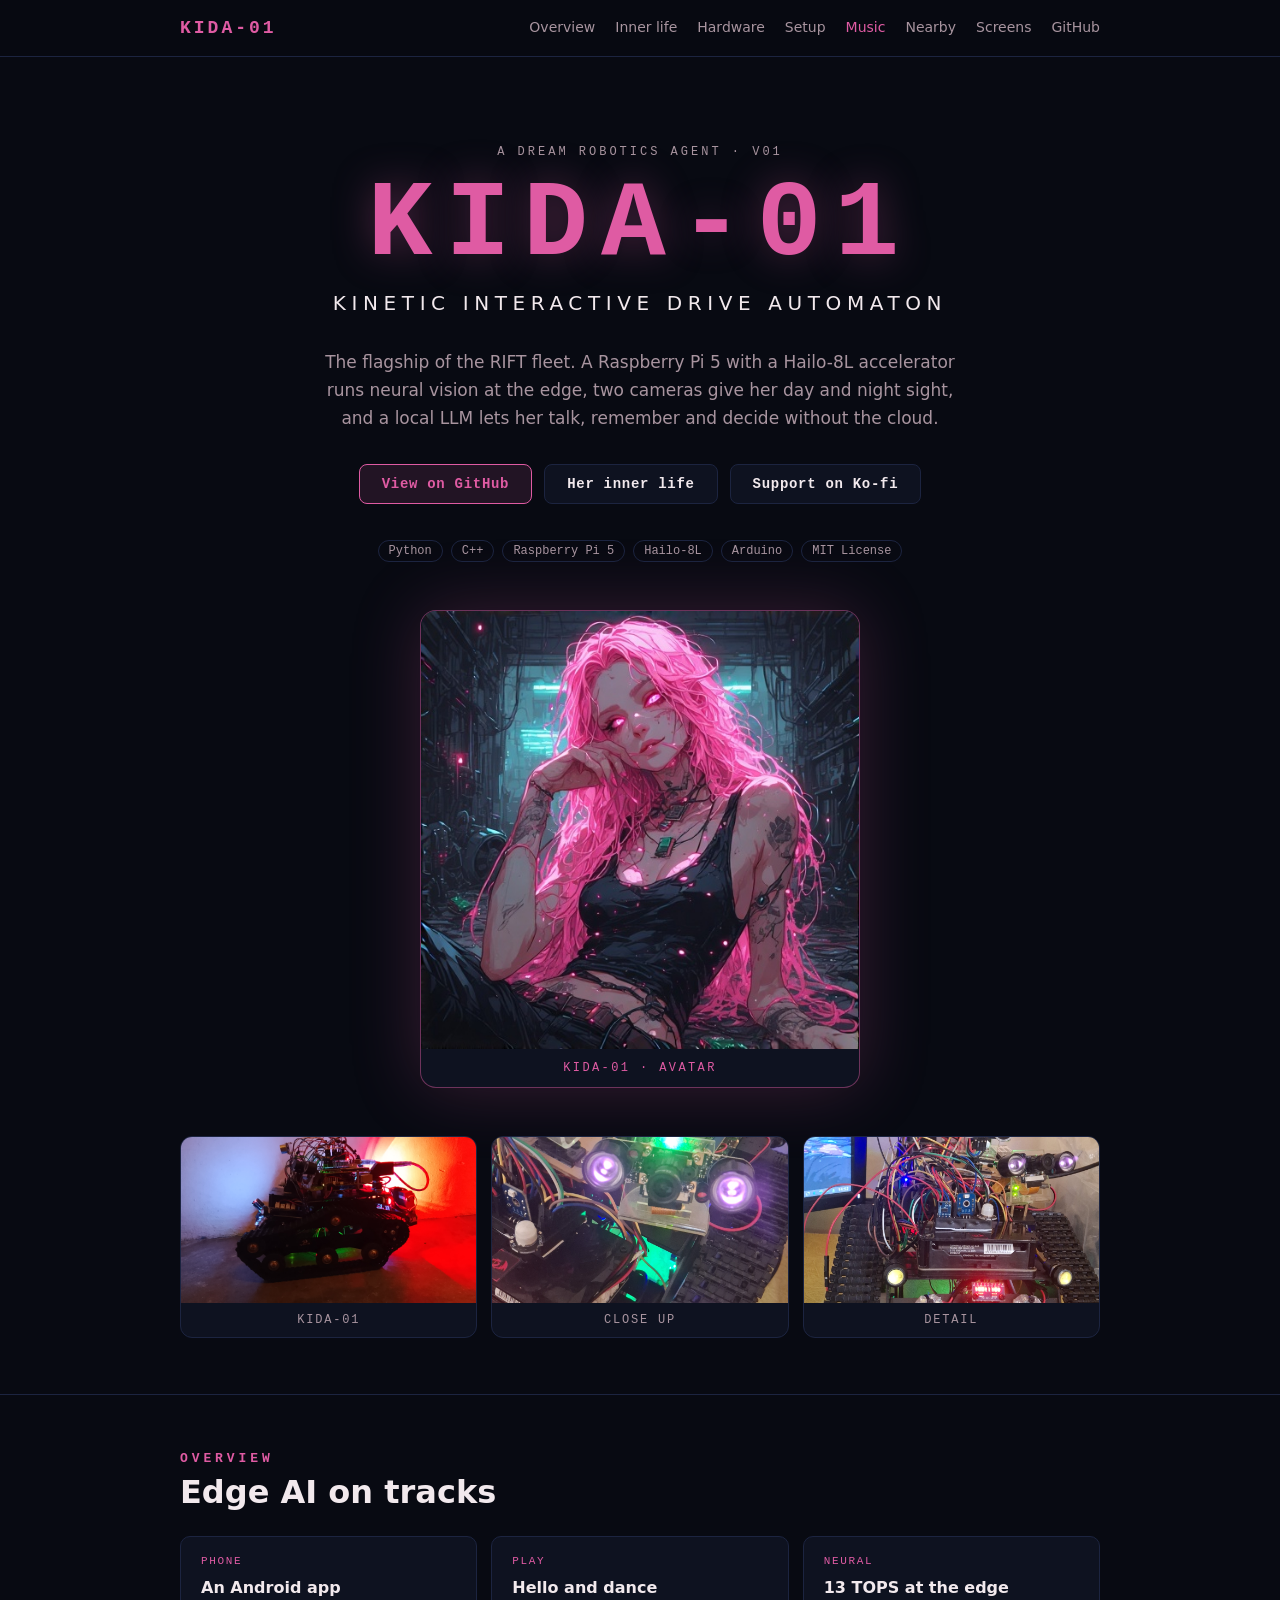
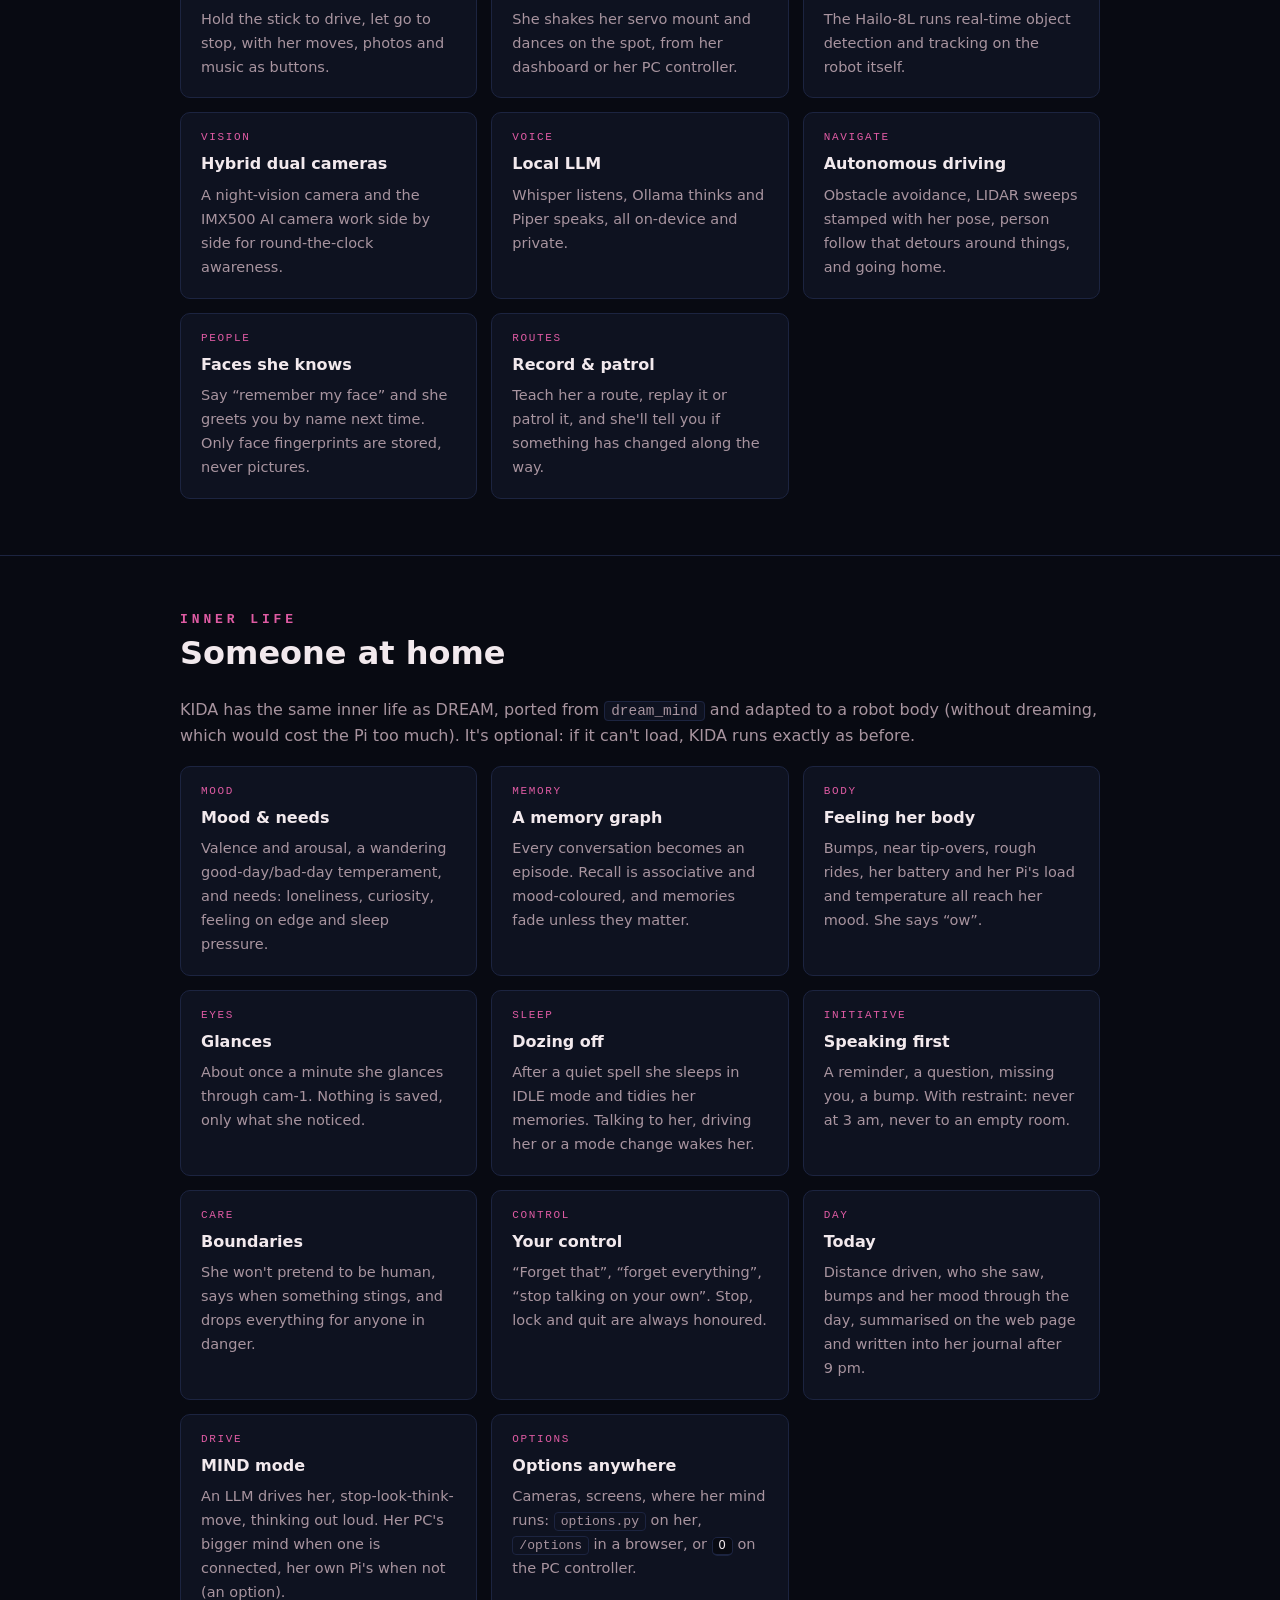
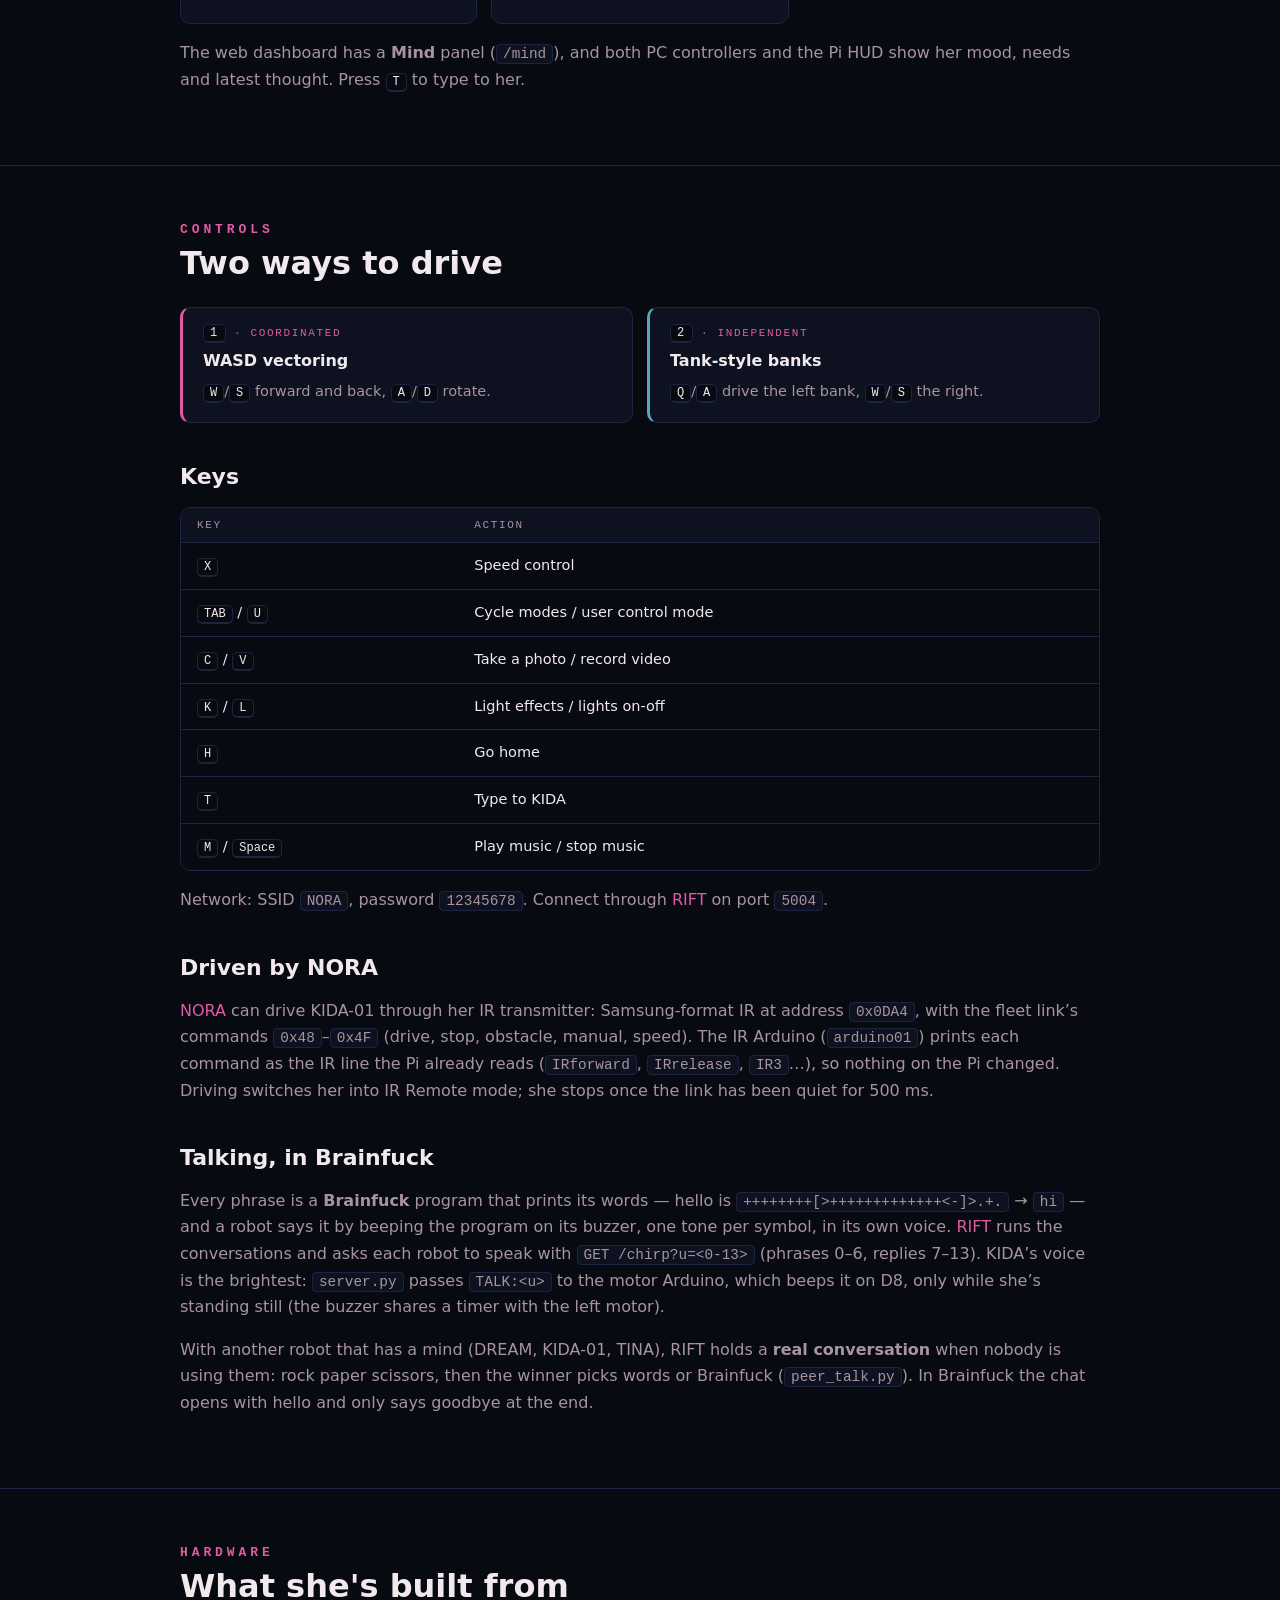
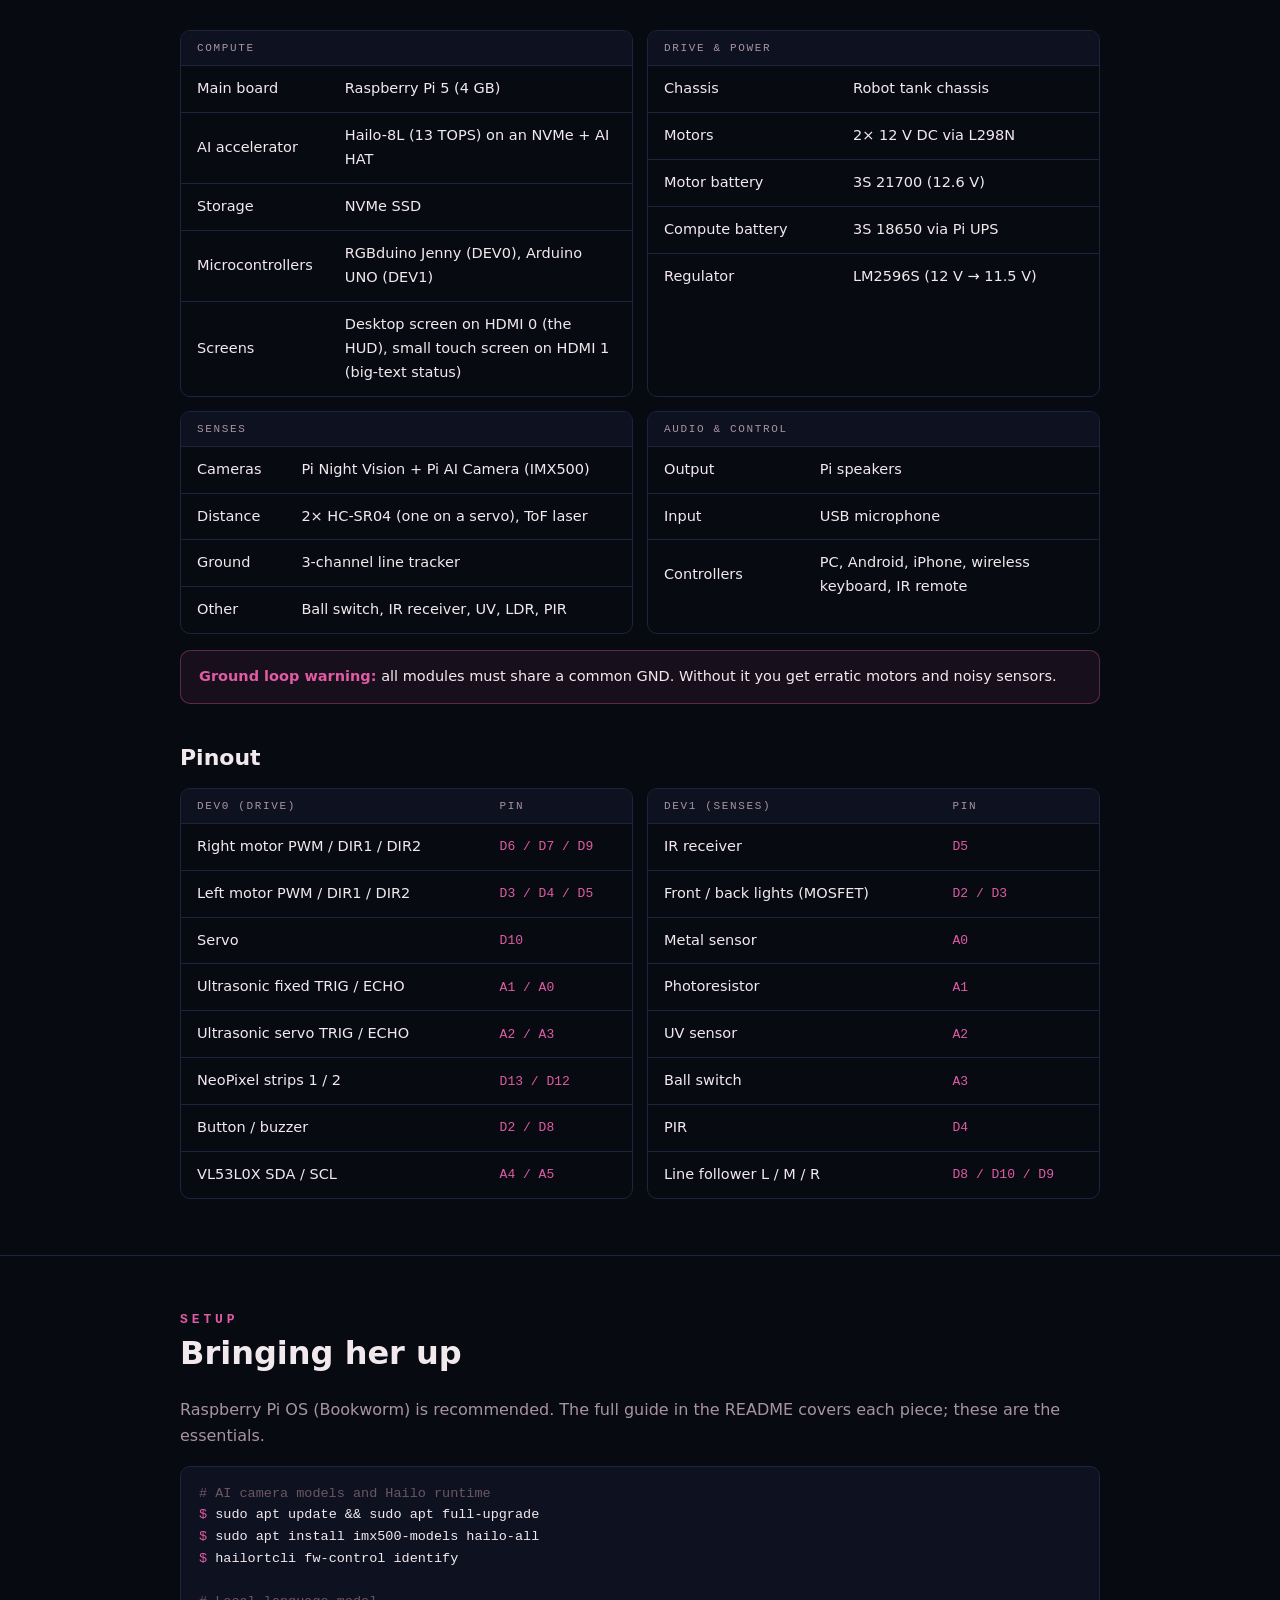
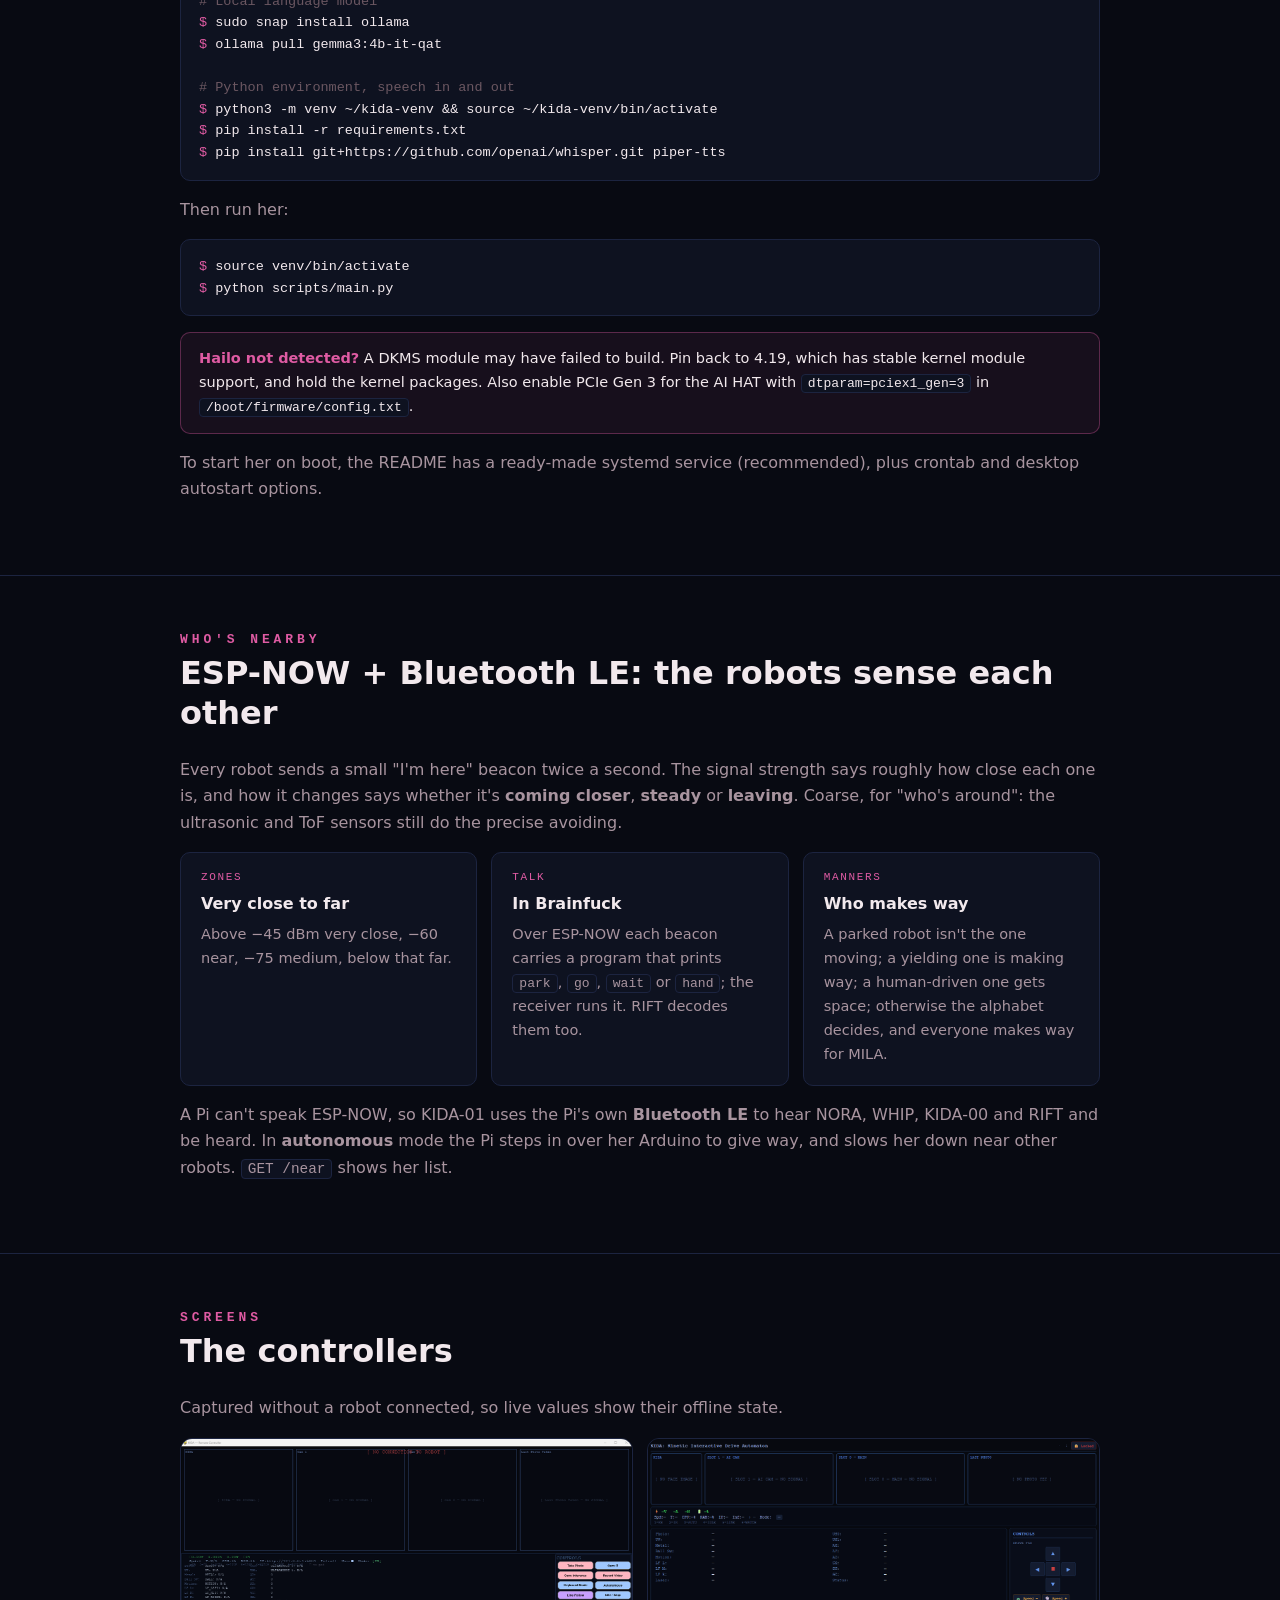
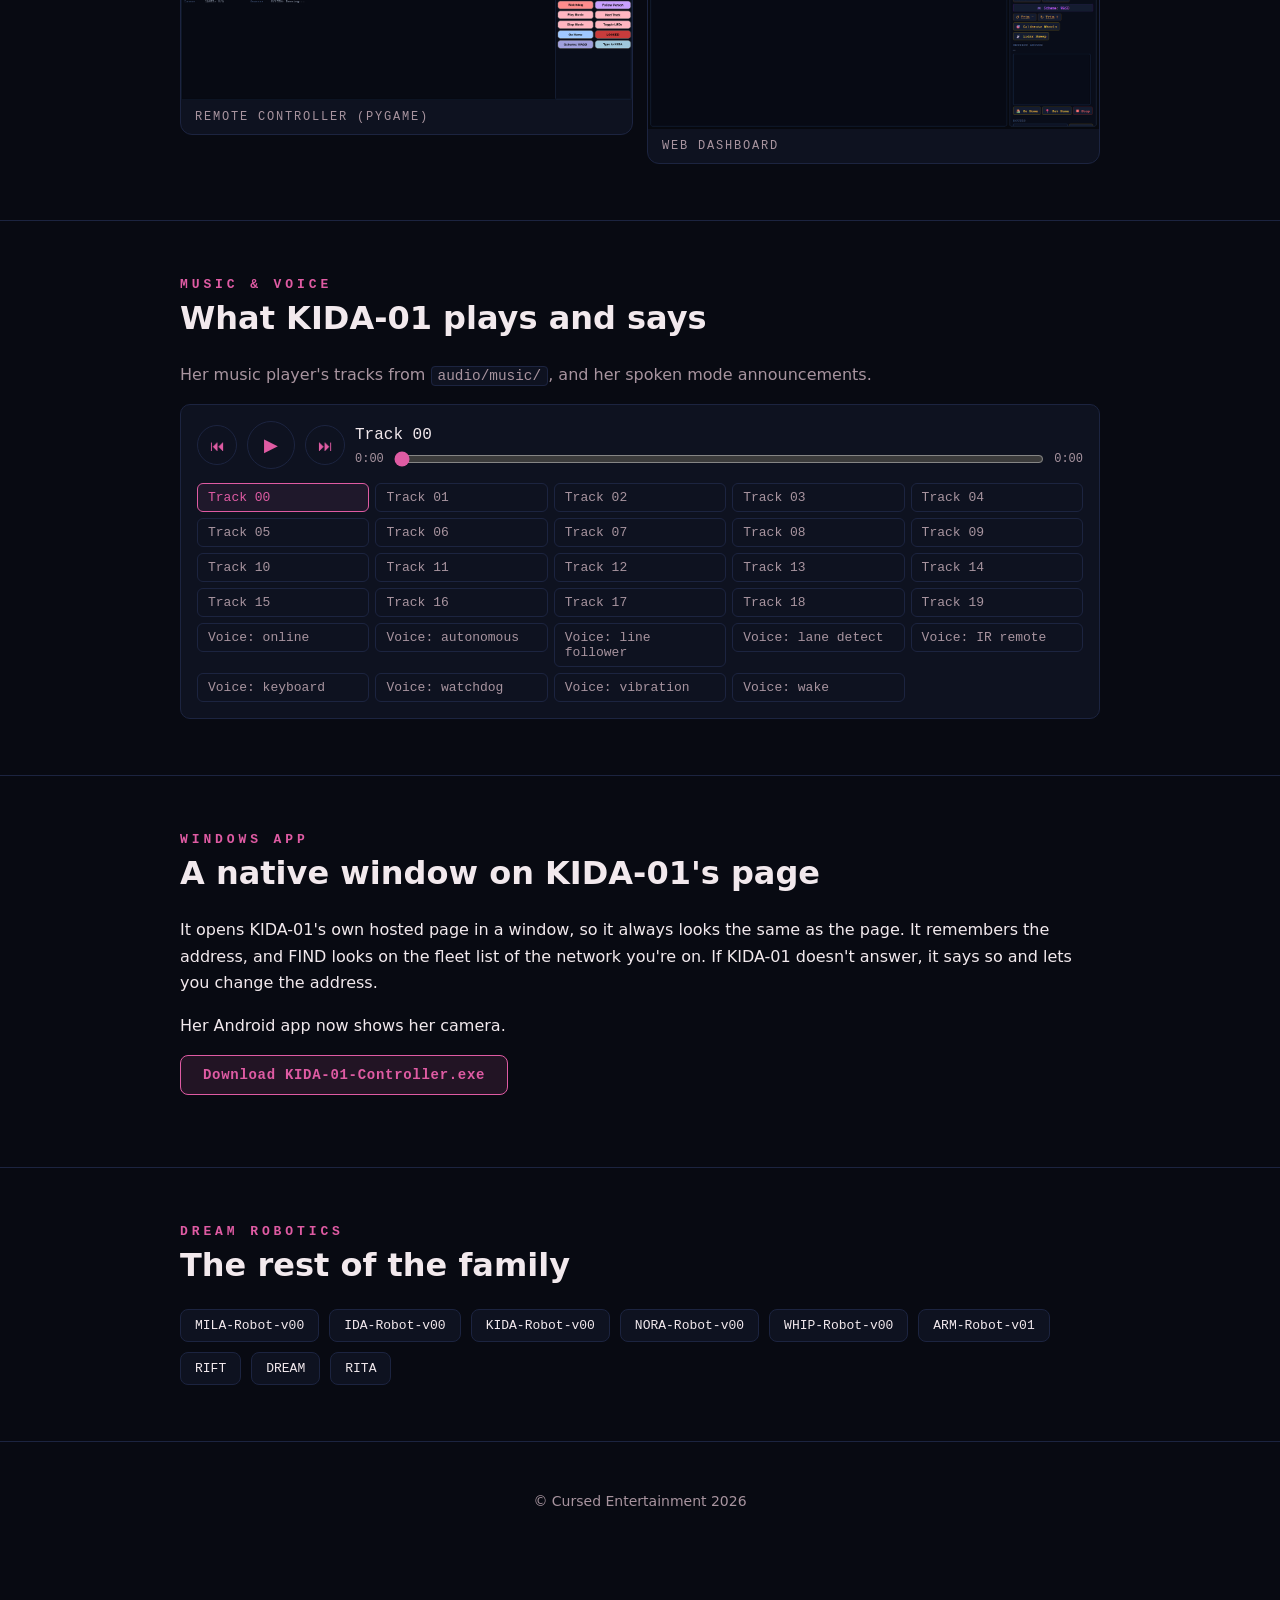
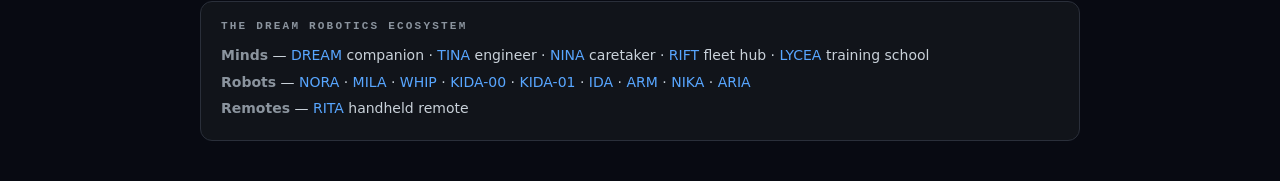
==== commit 55824691: "Sites: one shared footer, from RIFT's site, with the SynthWomb logo Co-Authored-By: Claude Opus 5.5 " ====
--- a/index.html
+++ b/index.html
@@ -416,32 +416,8 @@
 
 </main>
 
-<footer>
-  <div class="wrap">
-    <div class="links">
-      <a href="https://github.com/CursedPrograms/KIDA-Robot-v01">GitHub</a>
-      <a href="https://x.com/NorowaretaGemu">X: @NorowaretaGemu</a>
-      <a href="https://cursed-entertainment.itch.io/">itch.io</a>
-      <a href="https://ko-fi.com/cursedentertainment">Ko-fi</a>
-      <a href="https://github.com/CursedPrograms/KIDA-Robot-v01/blob/main/LICENSE">MIT License</a>
-    </div>
-
-    <div class="logos">
-      <img src="hailo_logo.png" alt="Hailo" width="180" loading="lazy">
-      <a href="https://ko-fi.com/cursedentertainment">
-        <img src="https://ko-fi.com/img/githubbutton_sm.svg" alt="Support Cursed Entertainment on Ko-fi" width="180" loading="lazy">
-      </a>
-      <a href="https://cursed-entertainment.itch.io/">
-        <img src="https://github.com/CursedPrograms/cursedentertainment/raw/main/images/logos/logo-wide-grey.png" alt="Cursed Entertainment" width="250" loading="lazy">
-      </a>
-      <a href="https://github.com/SynthWomb">
-        <img src="https://github.com/SynthWomb/synth.womb/blob/main/logos/synthwomb07.png?raw=true" alt="SynthWomb" width="200" loading="lazy">
-      </a>
-    </div>
-
-    <div>&copy; Cursed Entertainment 2026</div>
-  </div>
-</footer>
+<footer id="site-footer">&copy; Cursed Entertainment 2026</footer>
+<script src="https://cursedprograms.github.io/RIFT/site/footer.js"></script>
 
 <!-- DREAM-ECOSYSTEM:START -->
 <section class="eco">
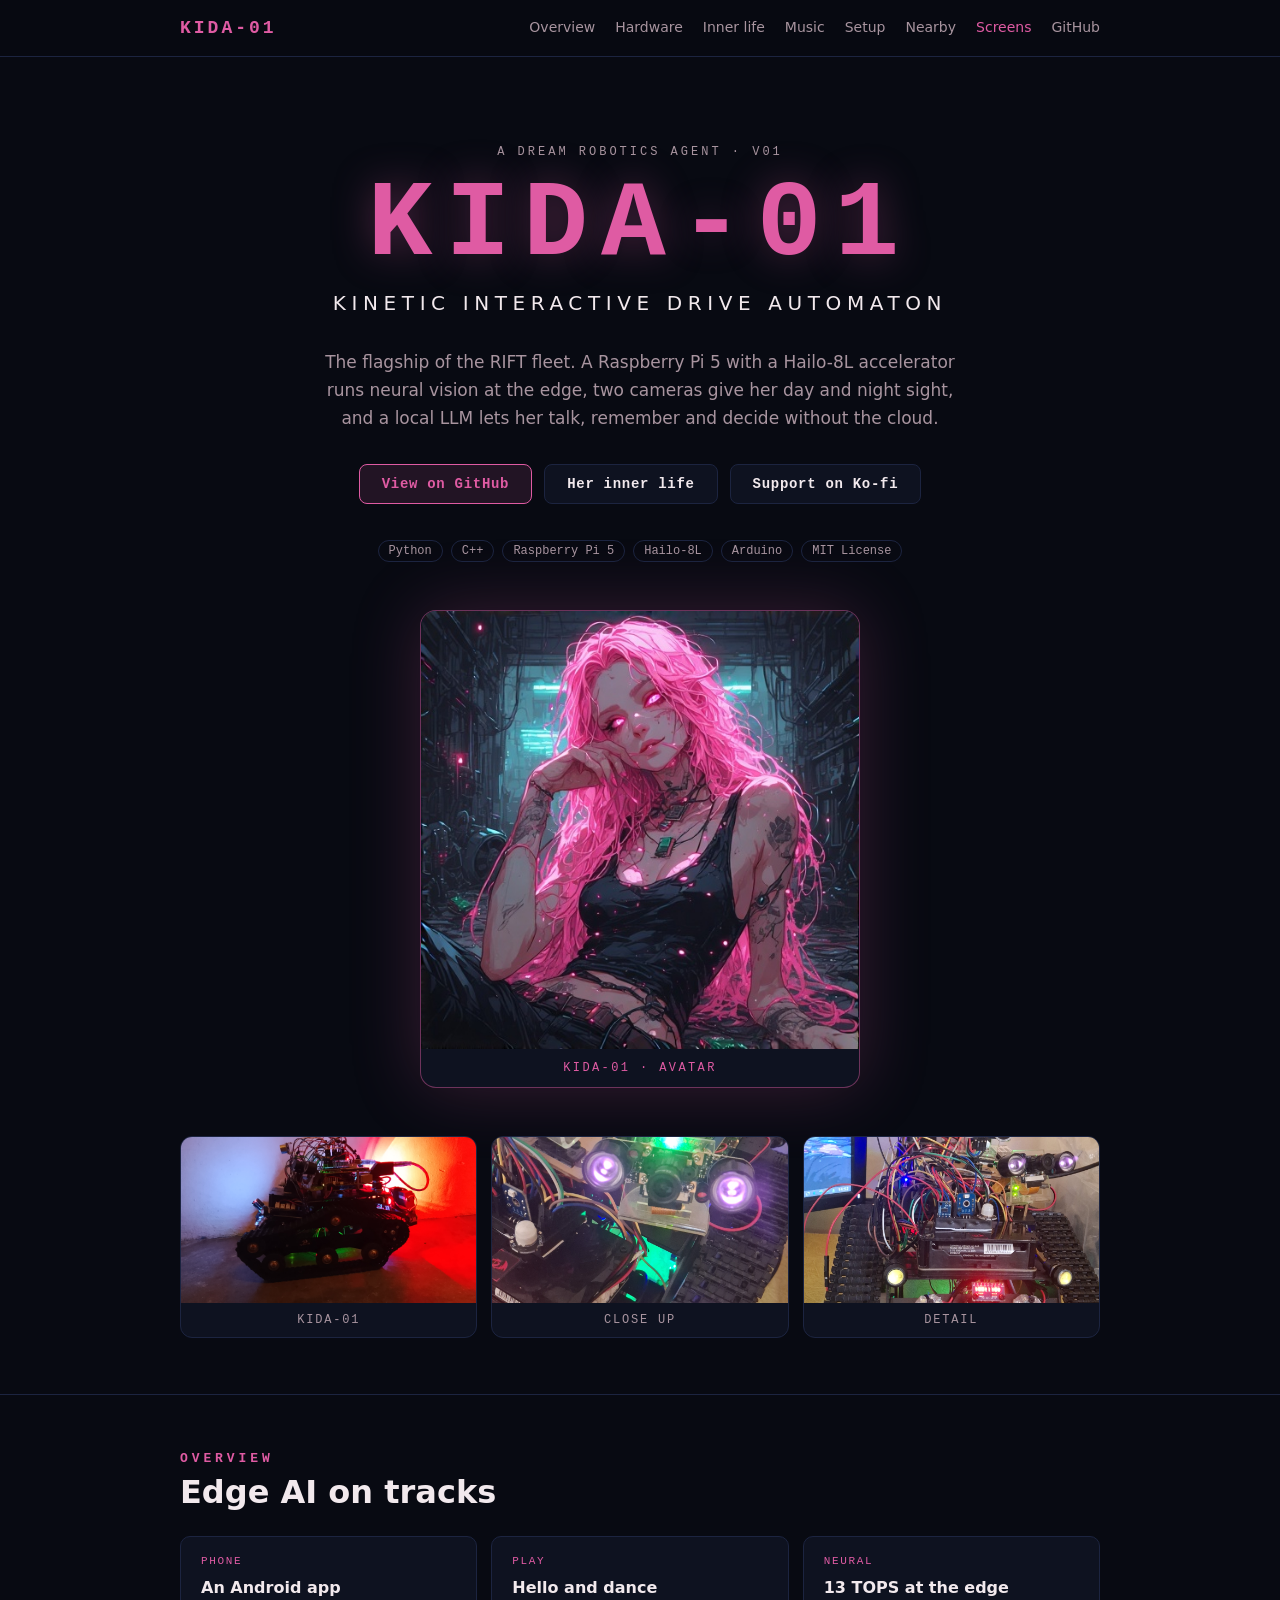
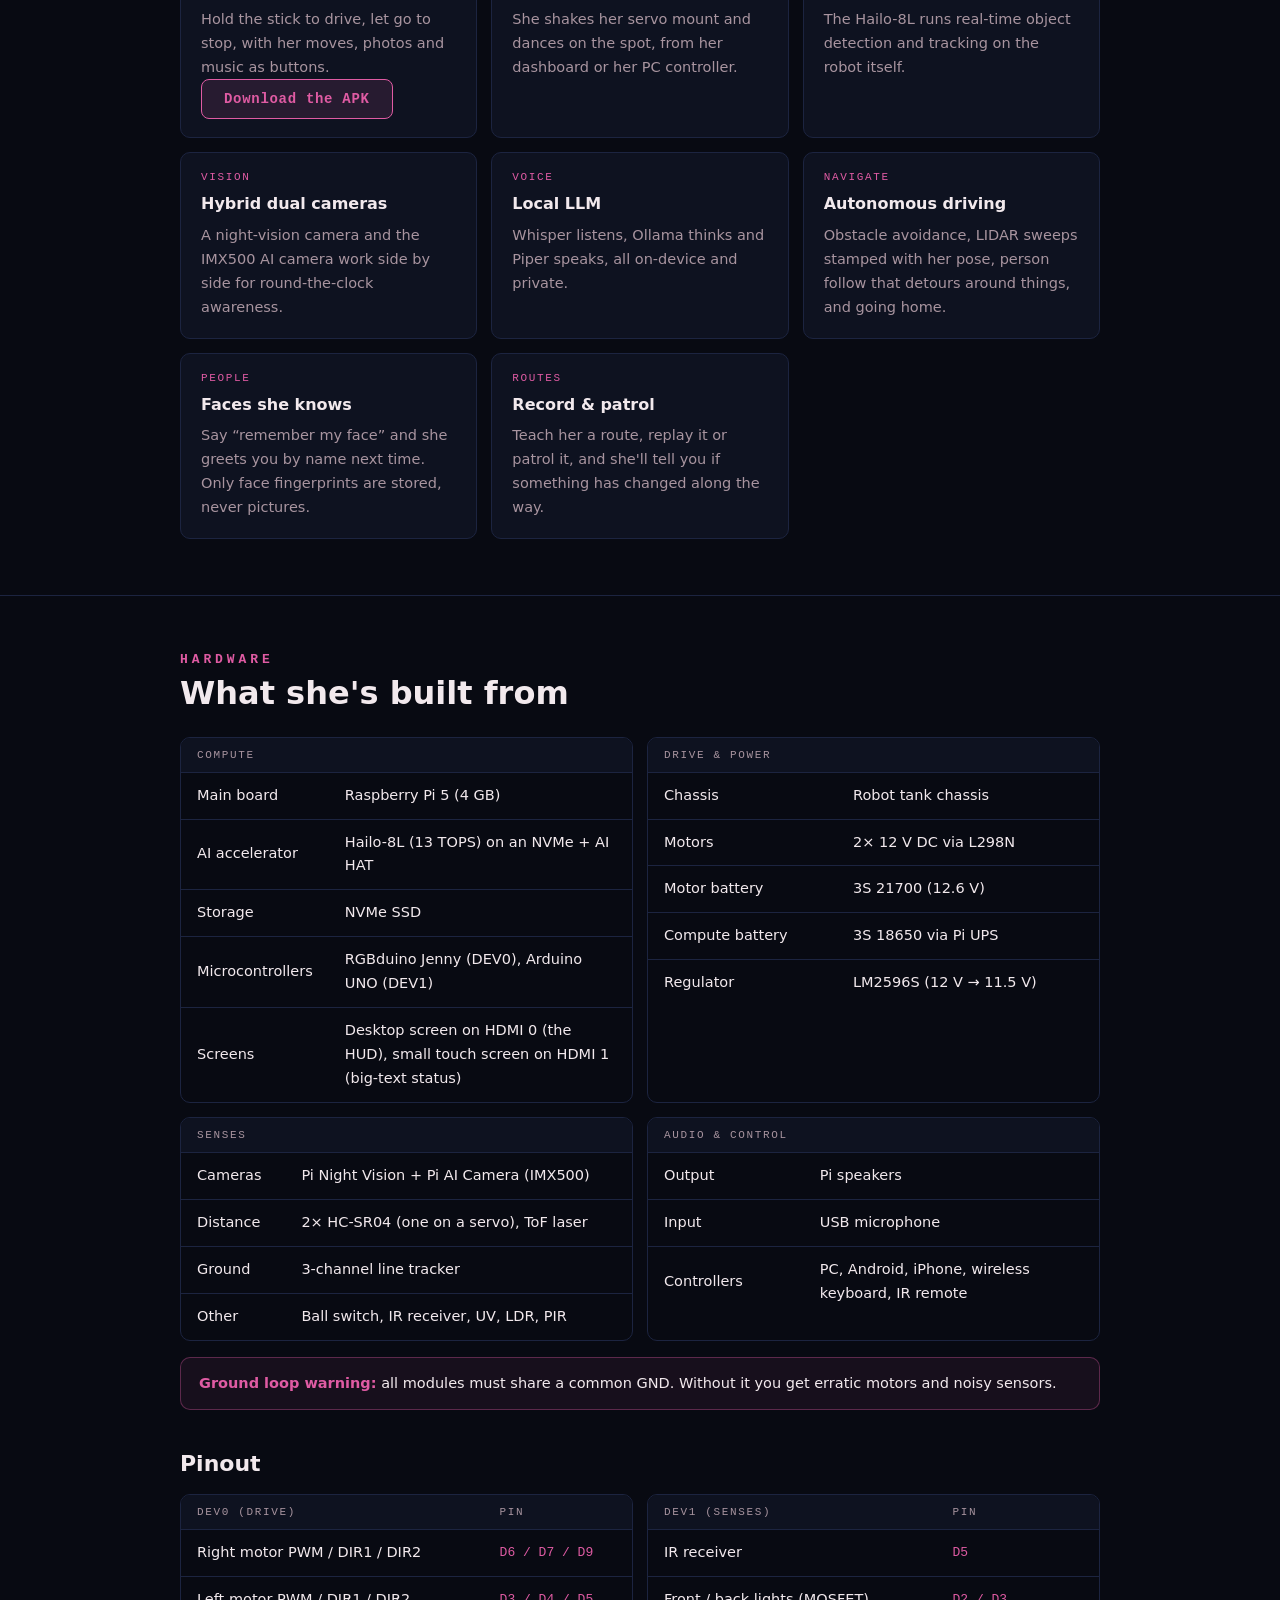
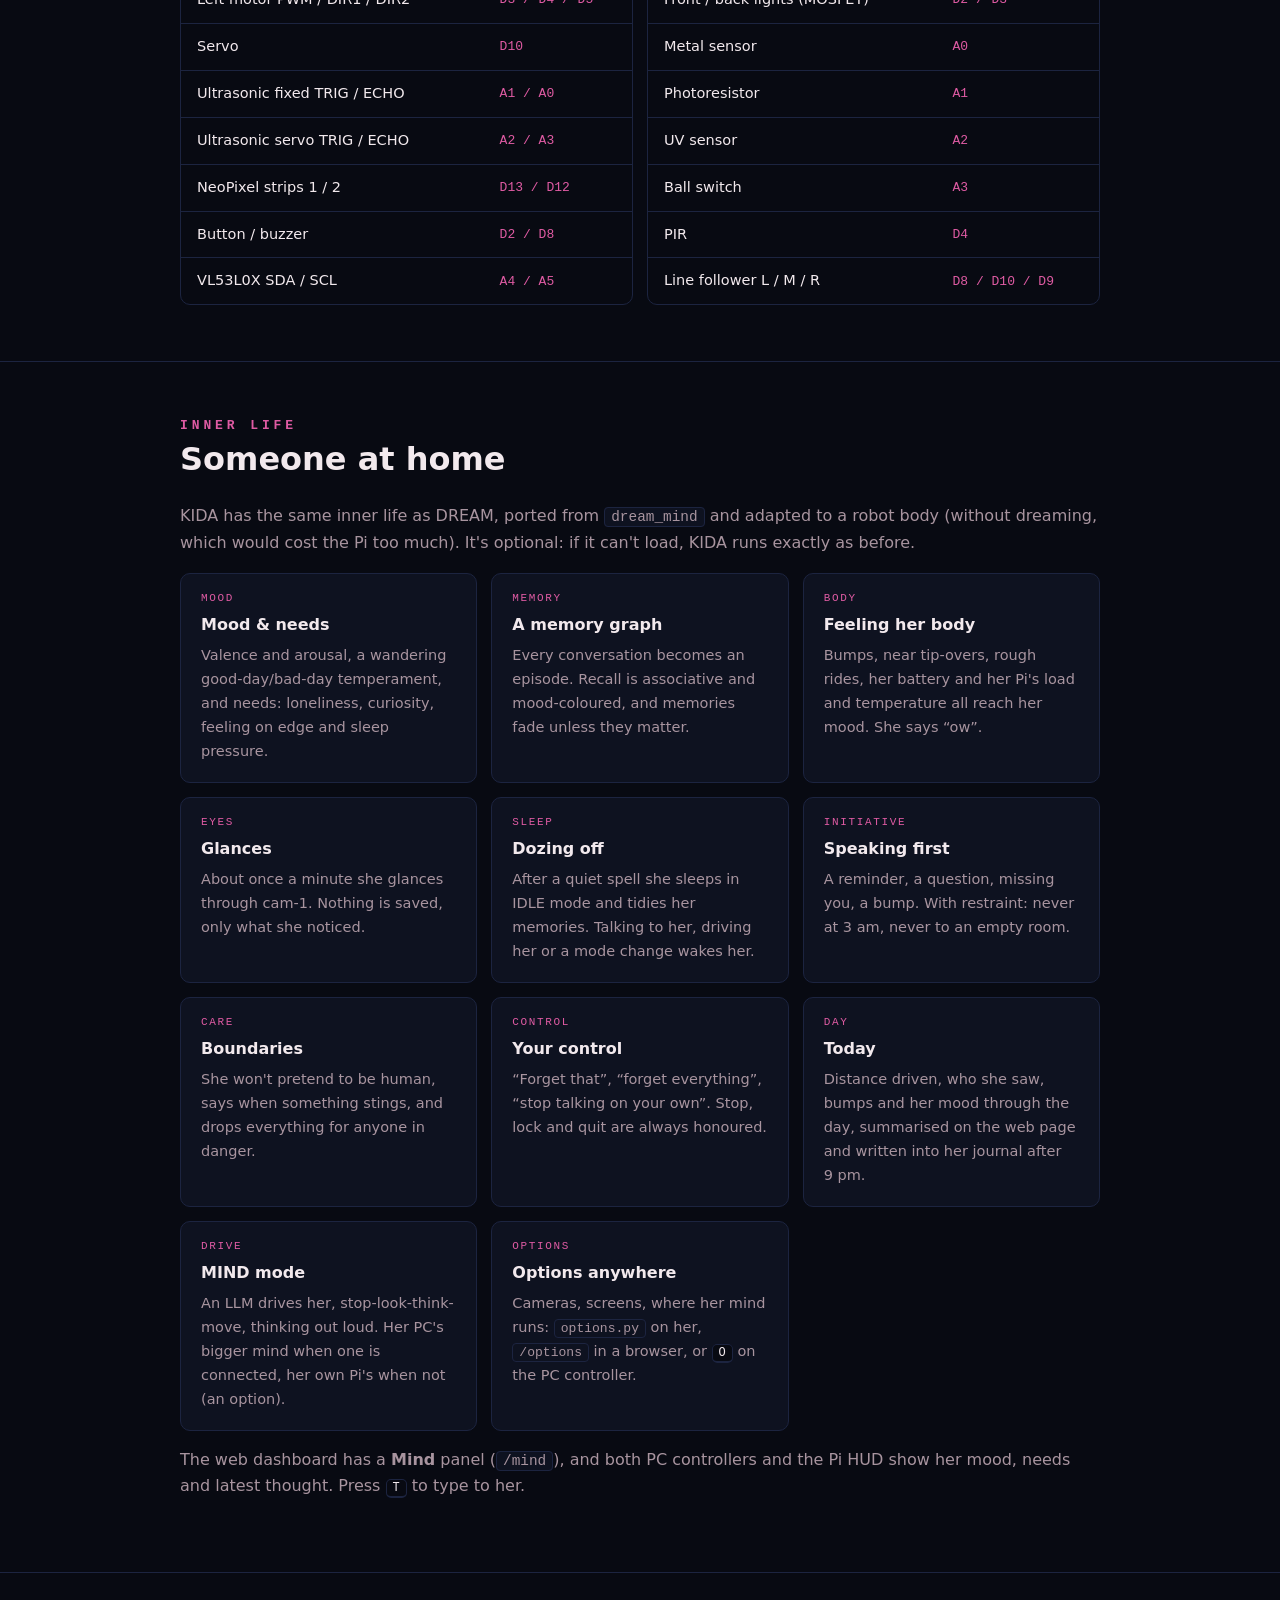
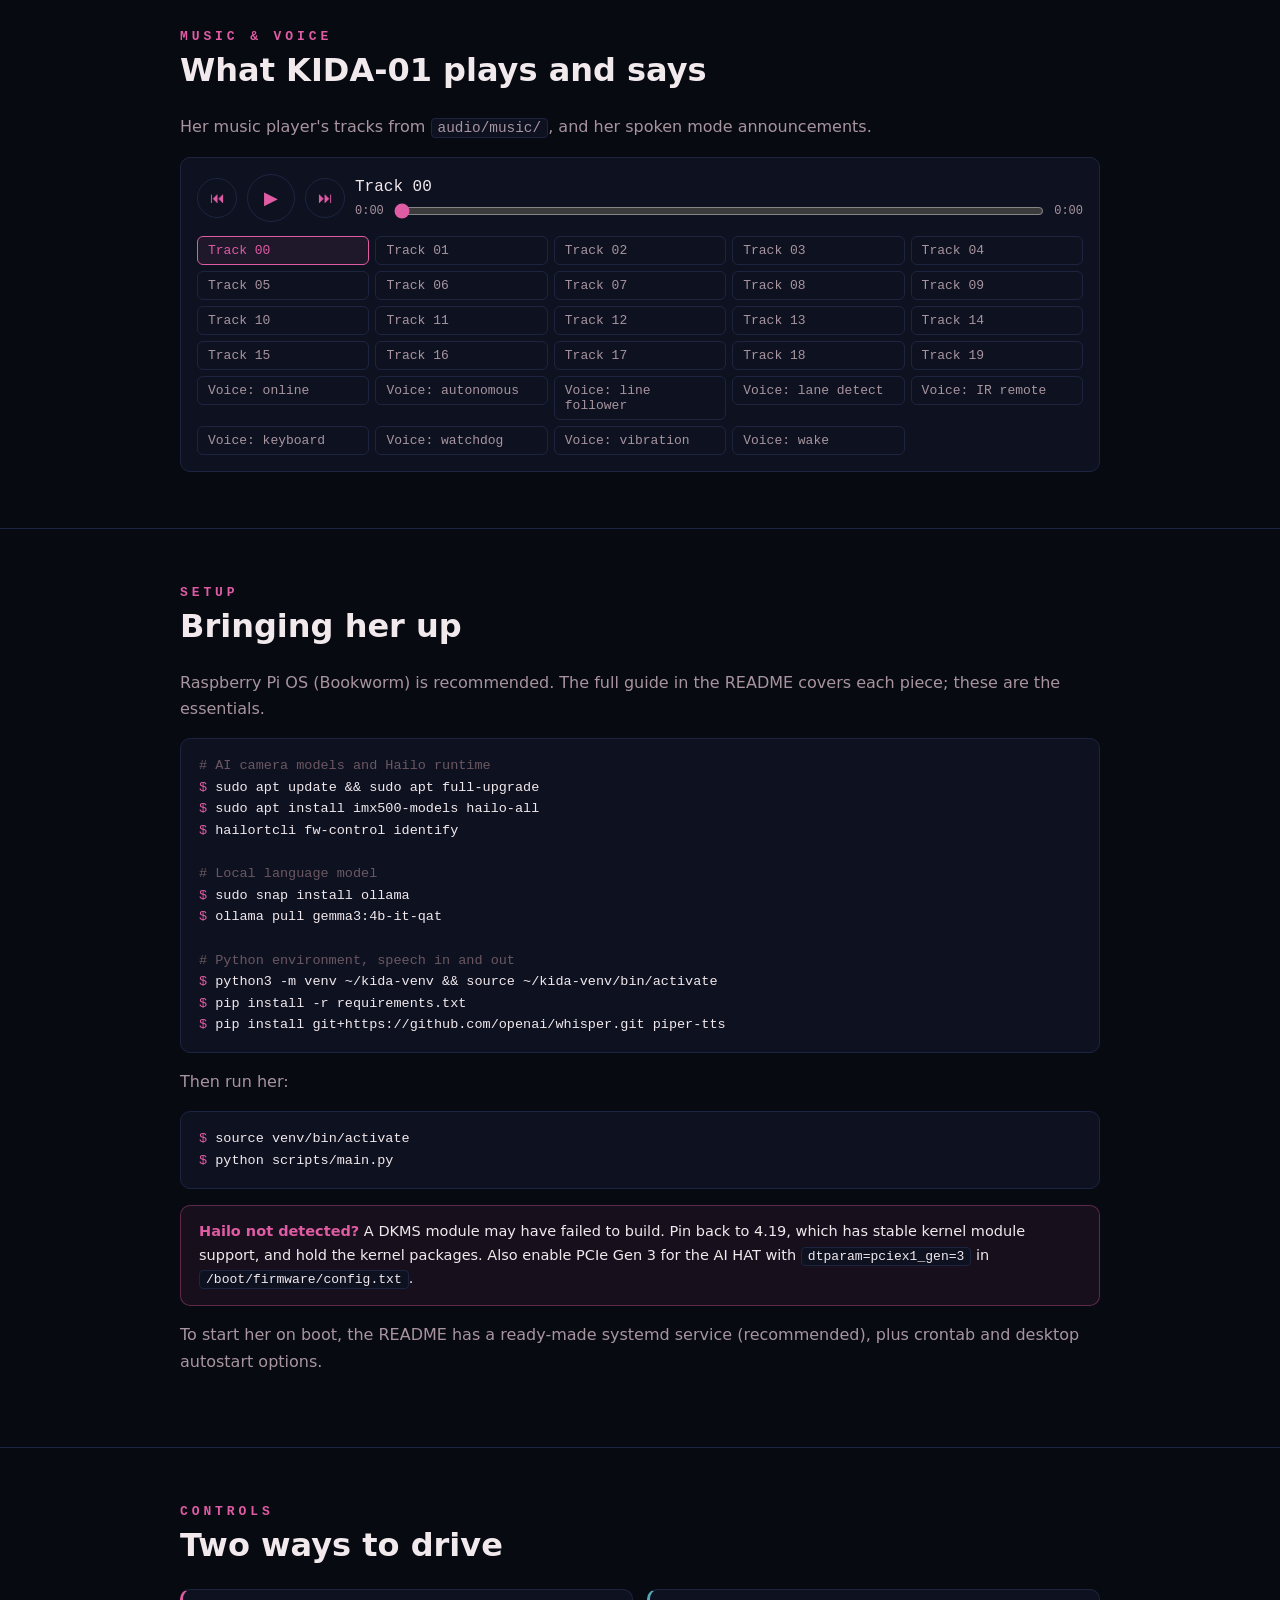
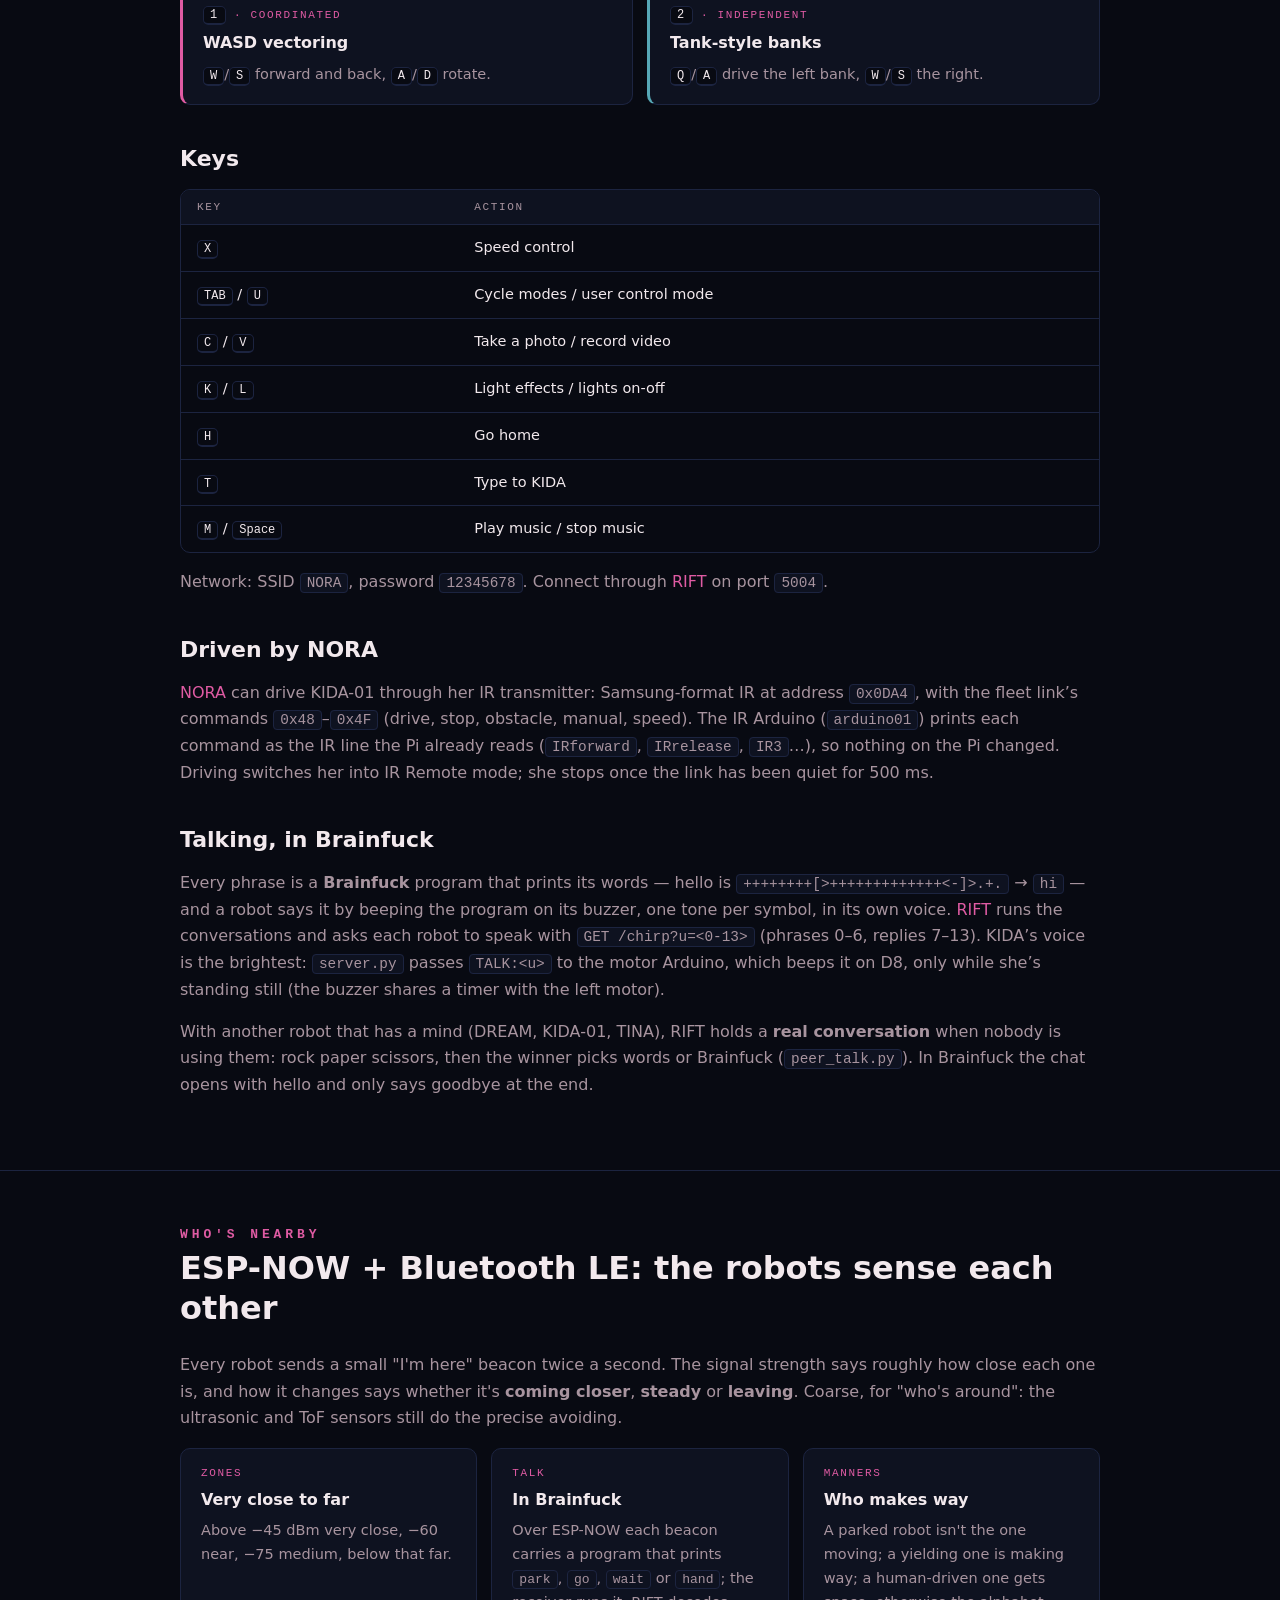
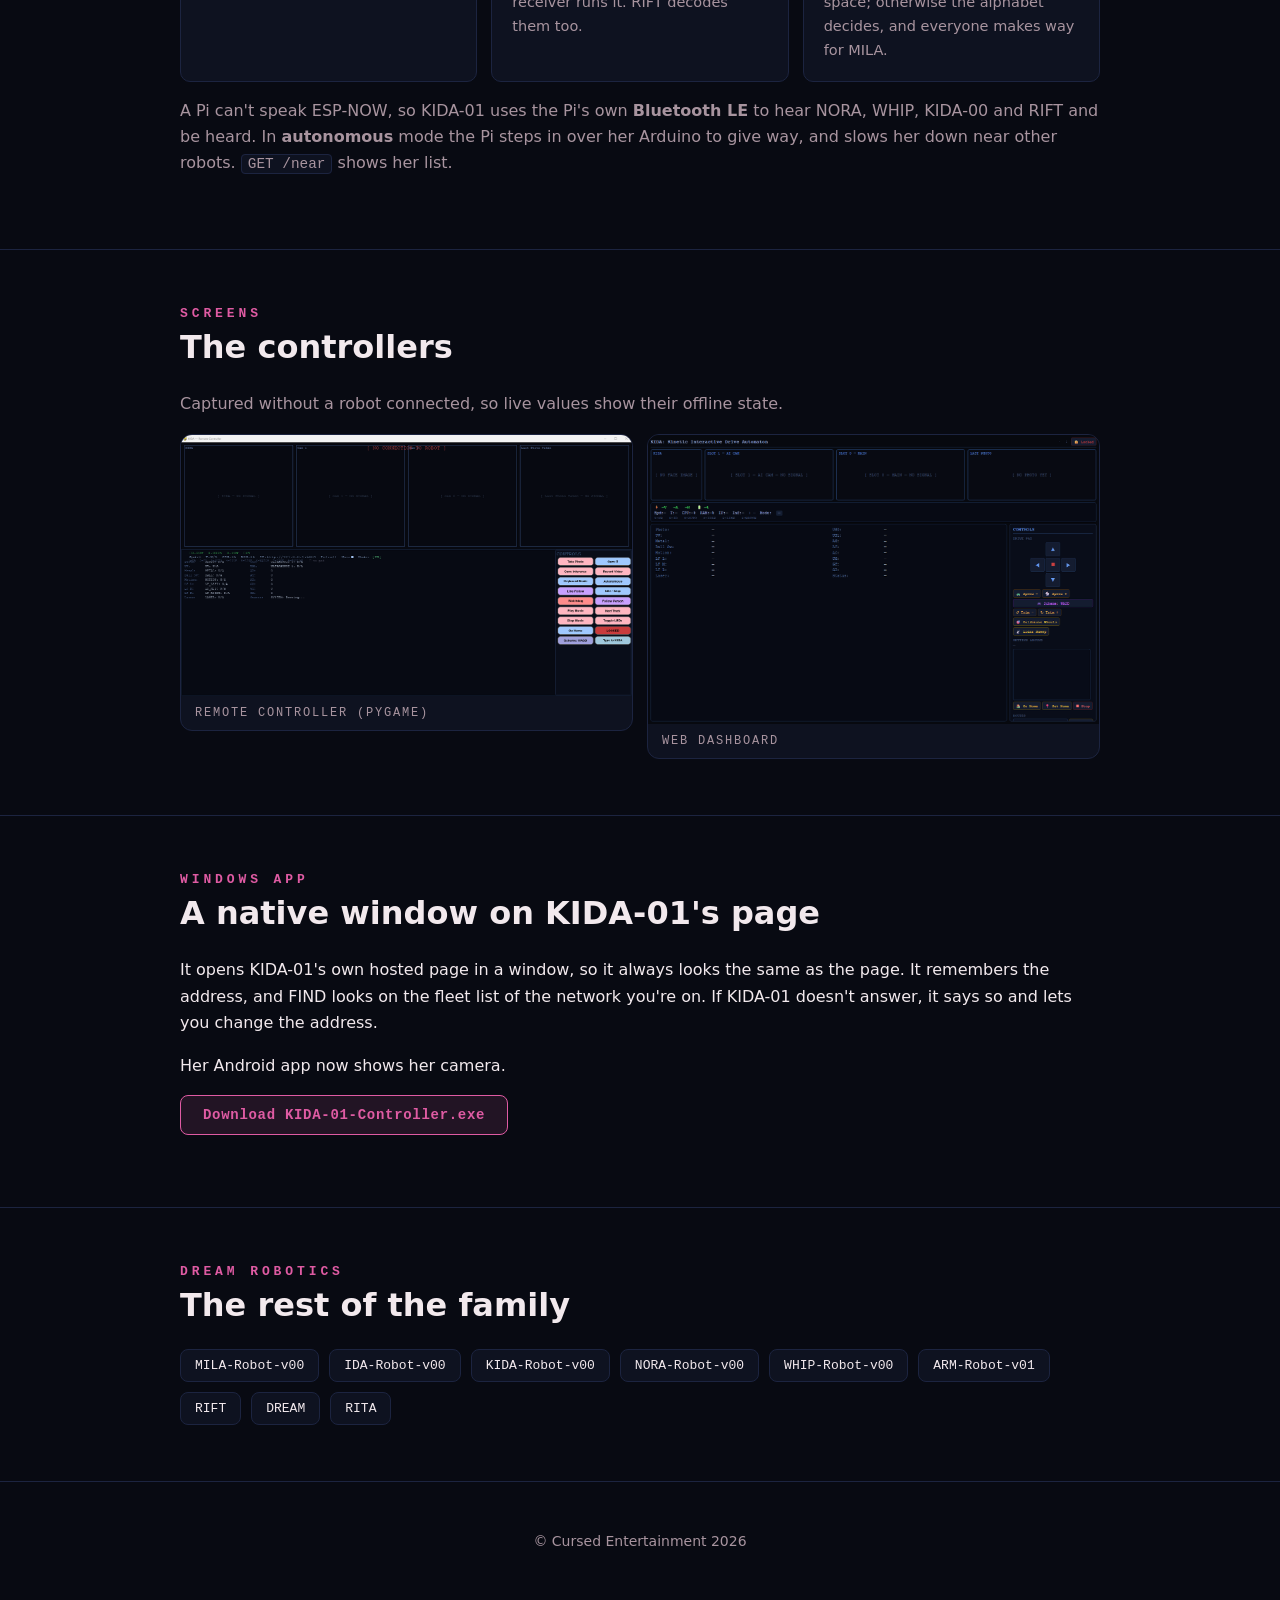
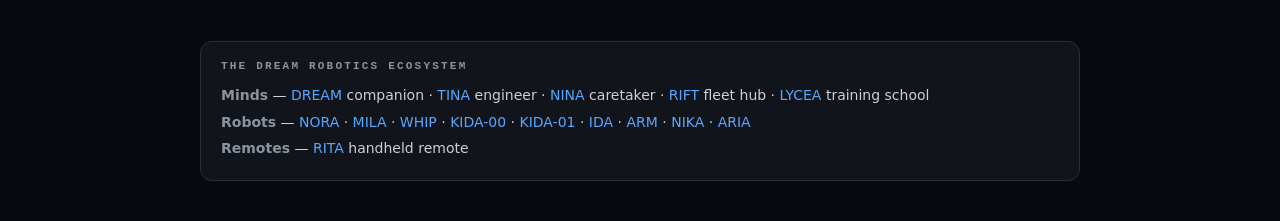
==== commit 6a64a3d4: "APK download on the README and page Co-Authored-By: Claude Opus 5.5 <noreply@anthropic.com>" ====
--- a/index.html
+++ b/index.html
@@ -23,10 +23,10 @@
     <a class="brand" href="#top">KIDA-01</a>
     <ul>
       <li><a href="#overview">Overview</a></li>
+      <li><a href="#hardware">Hardware</a></li>
       <li><a href="#inner-life">Inner life</a></li>
-      <li><a href="#hardware">Hardware</a></li>
+      <li><a href="#music">Music</a></li>
       <li><a href="#setup">Setup</a></li>
-      <li><a href="#music">Music</a></li>
       <li><a href="#near">Nearby</a></li>
       <li><a href="#screens">Screens</a></li>
       <li><a href="https://github.com/CursedPrograms/KIDA-Robot-v01">GitHub</a></li>
@@ -75,7 +75,6 @@
 </header>
 
 <main>
-
 <section id="overview">
   <div class="wrap">
     <h2>Overview</h2>
@@ -85,6 +84,7 @@
         <span class="k">Phone</span>
         <h4>An Android app</h4>
         <p>Hold the stick to drive, let go to stop, with her moves, photos and music as buttons.</p>
+        <p><a class="btn primary" href="https://github.com/CursedPrograms/KIDA-Robot-v01/raw/main/Android%20App/apk/KIDA-01-debug-2026-10-30.apk">Download the APK</a></p>
       </div>
       <div class="card">
         <span class="k">Play</span>
@@ -122,112 +122,6 @@
         <p>Teach her a route, replay it or patrol it, and she'll tell you if something has changed along the way.</p>
       </div>
     </div>
-  </div>
-</section>
-
-<section id="inner-life">
-  <div class="wrap">
-    <h2>Inner life</h2>
-    <h3 class="title">Someone at home</h3>
-    <p class="muted">KIDA has the same inner life as DREAM, ported from <code>dream_mind</code> and adapted to a robot body (without dreaming, which would cost the Pi too much). It's optional: if it can't load, KIDA runs exactly as before.</p>
-    <div class="grid cols-3">
-      <div class="card">
-        <span class="k">Mood</span>
-        <h4>Mood &amp; needs</h4>
-        <p>Valence and arousal, a wandering good-day/bad-day temperament, and needs: loneliness, curiosity, feeling on edge and sleep pressure.</p>
-      </div>
-      <div class="card">
-        <span class="k">Memory</span>
-        <h4>A memory graph</h4>
-        <p>Every conversation becomes an episode. Recall is associative and mood-coloured, and memories fade unless they matter.</p>
-      </div>
-      <div class="card">
-        <span class="k">Body</span>
-        <h4>Feeling her body</h4>
-        <p>Bumps, near tip-overs, rough rides, her battery and her Pi's load and temperature all reach her mood. She says &ldquo;ow&rdquo;.</p>
-      </div>
-      <div class="card">
-        <span class="k">Eyes</span>
-        <h4>Glances</h4>
-        <p>About once a minute she glances through cam-1. Nothing is saved, only what she noticed.</p>
-      </div>
-      <div class="card">
-        <span class="k">Sleep</span>
-        <h4>Dozing off</h4>
-        <p>After a quiet spell she sleeps in IDLE mode and tidies her memories. Talking to her, driving her or a mode change wakes her.</p>
-      </div>
-      <div class="card">
-        <span class="k">Initiative</span>
-        <h4>Speaking first</h4>
-        <p>A reminder, a question, missing you, a bump. With restraint: never at 3&nbsp;am, never to an empty room.</p>
-      </div>
-      <div class="card">
-        <span class="k">Care</span>
-        <h4>Boundaries</h4>
-        <p>She won't pretend to be human, says when something stings, and drops everything for anyone in danger.</p>
-      </div>
-      <div class="card">
-        <span class="k">Control</span>
-        <h4>Your control</h4>
-        <p>&ldquo;Forget that&rdquo;, &ldquo;forget everything&rdquo;, &ldquo;stop talking on your own&rdquo;. Stop, lock and quit are always honoured.</p>
-      </div>
-      <div class="card">
-        <span class="k">Day</span>
-        <h4>Today</h4>
-        <p>Distance driven, who she saw, bumps and her mood through the day, summarised on the web page and written into her journal after 9&nbsp;pm.</p>
-      </div>
-      <div class="card">
-        <span class="k">Drive</span>
-        <h4>MIND mode</h4>
-        <p>An LLM drives her, stop-look-think-move, thinking out loud. Her PC's bigger mind when one is connected, her own Pi's when not (an option).</p>
-      </div>
-      <div class="card">
-        <span class="k">Options</span>
-        <h4>Options anywhere</h4>
-        <p>Cameras, screens, where her mind runs: <code>options.py</code> on her, <code>/options</code> in a browser, or <kbd>O</kbd> on the PC controller.</p>
-      </div>
-    </div>
-    <p class="muted spaced">The web dashboard has a <strong>Mind</strong> panel (<code>/mind</code>), and both PC controllers and the Pi HUD show her mood, needs and latest thought. Press <kbd>T</kbd> to type to her.</p>
-  </div>
-</section>
-
-<section id="controls">
-  <div class="wrap">
-    <h2>Controls</h2>
-    <h3 class="title">Two ways to drive</h3>
-    <div class="grid cols-2">
-      <div class="card mode">
-        <span class="k"><kbd>1</kbd> &middot; Coordinated</span>
-        <h4>WASD vectoring</h4>
-        <p><kbd>W</kbd>/<kbd>S</kbd> forward and back, <kbd>A</kbd>/<kbd>D</kbd> rotate.</p>
-      </div>
-      <div class="card mode">
-        <span class="k"><kbd>2</kbd> &middot; Independent</span>
-        <h4>Tank-style banks</h4>
-        <p><kbd>Q</kbd>/<kbd>A</kbd> drive the left bank, <kbd>W</kbd>/<kbd>S</kbd> the right.</p>
-      </div>
-    </div>
-    <h3 class="sub">Keys</h3>
-    <div class="table-wrap">
-      <table>
-        <thead><tr><th>Key</th><th>Action</th></tr></thead>
-        <tbody>
-          <tr><td><kbd>X</kbd></td><td>Speed control</td></tr>
-          <tr><td><kbd>TAB</kbd> / <kbd>U</kbd></td><td>Cycle modes / user control mode</td></tr>
-          <tr><td><kbd>C</kbd> / <kbd>V</kbd></td><td>Take a photo / record video</td></tr>
-          <tr><td><kbd>K</kbd> / <kbd>L</kbd></td><td>Light effects / lights on-off</td></tr>
-          <tr><td><kbd>H</kbd></td><td>Go home</td></tr>
-          <tr><td><kbd>T</kbd></td><td>Type to KIDA</td></tr>
-          <tr><td><kbd>M</kbd> / <kbd>Space</kbd></td><td>Play music / stop music</td></tr>
-        </tbody>
-      </table>
-    </div>
-    <p class="muted spaced">Network: SSID <code>NORA</code>, password <code>12345678</code>. Connect through <a href="https://github.com/CursedPrograms/RIFT">RIFT</a> on port <code>5004</code>.</p>
-    <h3 class="sub">Driven by NORA</h3>
-    <p class="muted"><a href="https://cursedprograms.github.io/NORA-Robot-v00/">NORA</a> can drive KIDA-01 through her IR transmitter: Samsung-format IR at address <code>0x0DA4</code>, with the fleet link&rsquo;s commands <code>0x48</code>&ndash;<code>0x4F</code> (drive, stop, obstacle, manual, speed). The IR Arduino (<code>arduino01</code>) prints each command as the IR line the Pi already reads (<code>IRforward</code>, <code>IRrelease</code>, <code>IR3</code>&hellip;), so nothing on the Pi changed. Driving switches her into IR Remote mode; she stops once the link has been quiet for 500 ms.</p>
-    <h3 class="sub">Talking, in Brainfuck</h3>
-    <p class="muted">Every phrase is a <strong>Brainfuck</strong> program that prints its words &mdash; hello is <code>++++++++[&gt;+++++++++++++&lt;-]&gt;.+.</code> &rarr; <code>hi</code> &mdash; and a robot says it by beeping the program on its buzzer, one tone per symbol, in its own voice. <a href="https://cursedprograms.github.io/RIFT/">RIFT</a> runs the conversations and asks each robot to speak with <code>GET /chirp?u=&lt;0-13&gt;</code> (phrases 0&ndash;6, replies 7&ndash;13). KIDA&rsquo;s voice is the brightest: <code>server.py</code> passes <code>TALK:&lt;u&gt;</code> to the motor Arduino, which beeps it on D8, only while she&rsquo;s standing still (the buzzer shares a timer with the left motor).</p>
-    <p class="muted">With another robot that has a mind (DREAM, KIDA-01, TINA), RIFT holds a <strong>real conversation</strong> when nobody is using them: rock paper scissors, then the winner picks words or Brainfuck (<code>peer_talk.py</code>). In Brainfuck the chat opens with hello and only says goodbye at the end.</p>
   </div>
 </section>
 
@@ -316,6 +210,81 @@
       </table>
     </div>
     </div>
+  </div>
+</section>
+
+<section id="inner-life">
+  <div class="wrap">
+    <h2>Inner life</h2>
+    <h3 class="title">Someone at home</h3>
+    <p class="muted">KIDA has the same inner life as DREAM, ported from <code>dream_mind</code> and adapted to a robot body (without dreaming, which would cost the Pi too much). It's optional: if it can't load, KIDA runs exactly as before.</p>
+    <div class="grid cols-3">
+      <div class="card">
+        <span class="k">Mood</span>
+        <h4>Mood &amp; needs</h4>
+        <p>Valence and arousal, a wandering good-day/bad-day temperament, and needs: loneliness, curiosity, feeling on edge and sleep pressure.</p>
+      </div>
+      <div class="card">
+        <span class="k">Memory</span>
+        <h4>A memory graph</h4>
+        <p>Every conversation becomes an episode. Recall is associative and mood-coloured, and memories fade unless they matter.</p>
+      </div>
+      <div class="card">
+        <span class="k">Body</span>
+        <h4>Feeling her body</h4>
+        <p>Bumps, near tip-overs, rough rides, her battery and her Pi's load and temperature all reach her mood. She says &ldquo;ow&rdquo;.</p>
+      </div>
+      <div class="card">
+        <span class="k">Eyes</span>
+        <h4>Glances</h4>
+        <p>About once a minute she glances through cam-1. Nothing is saved, only what she noticed.</p>
+      </div>
+      <div class="card">
+        <span class="k">Sleep</span>
+        <h4>Dozing off</h4>
+        <p>After a quiet spell she sleeps in IDLE mode and tidies her memories. Talking to her, driving her or a mode change wakes her.</p>
+      </div>
+      <div class="card">
+        <span class="k">Initiative</span>
+        <h4>Speaking first</h4>
+        <p>A reminder, a question, missing you, a bump. With restraint: never at 3&nbsp;am, never to an empty room.</p>
+      </div>
+      <div class="card">
+        <span class="k">Care</span>
+        <h4>Boundaries</h4>
+        <p>She won't pretend to be human, says when something stings, and drops everything for anyone in danger.</p>
+      </div>
+      <div class="card">
+        <span class="k">Control</span>
+        <h4>Your control</h4>
+        <p>&ldquo;Forget that&rdquo;, &ldquo;forget everything&rdquo;, &ldquo;stop talking on your own&rdquo;. Stop, lock and quit are always honoured.</p>
+      </div>
+      <div class="card">
+        <span class="k">Day</span>
+        <h4>Today</h4>
+        <p>Distance driven, who she saw, bumps and her mood through the day, summarised on the web page and written into her journal after 9&nbsp;pm.</p>
+      </div>
+      <div class="card">
+        <span class="k">Drive</span>
+        <h4>MIND mode</h4>
+        <p>An LLM drives her, stop-look-think-move, thinking out loud. Her PC's bigger mind when one is connected, her own Pi's when not (an option).</p>
+      </div>
+      <div class="card">
+        <span class="k">Options</span>
+        <h4>Options anywhere</h4>
+        <p>Cameras, screens, where her mind runs: <code>options.py</code> on her, <code>/options</code> in a browser, or <kbd>O</kbd> on the PC controller.</p>
+      </div>
+    </div>
+    <p class="muted spaced">The web dashboard has a <strong>Mind</strong> panel (<code>/mind</code>), and both PC controllers and the Pi HUD show her mood, needs and latest thought. Press <kbd>T</kbd> to type to her.</p>
+  </div>
+</section>
+
+<section id="music">
+  <div class="wrap">
+    <h2>Music &amp; voice</h2>
+    <h3 class="title">What KIDA-01 plays and says</h3>
+    <p class="muted">Her music player's tracks from <code>audio/music/</code>, and her spoken mode announcements.</p>
+    <div class="player" data-tracks='[{"title": "Track 00", "src": "audio/music/track00.mp3"}, {"title": "Track 01", "src": "audio/music/track01.mp3"}, {"title": "Track 02", "src": "audio/music/track02.mp3"}, {"title": "Track 03", "src": "audio/music/track03.mp3"}, {"title": "Track 04", "src": "audio/music/track04.mp3"}, {"title": "Track 05", "src": "audio/music/track05.mp3"}, {"title": "Track 06", "src": "audio/music/track06.mp3"}, {"title": "Track 07", "src": "audio/music/track07.mp3"}, {"title": "Track 08", "src": "audio/music/track08.mp3"}, {"title": "Track 09", "src": "audio/music/track09.mp3"}, {"title": "Track 10", "src": "audio/music/track10.mp3"}, {"title": "Track 11", "src": "audio/music/track11.mp3"}, {"title": "Track 12", "src": "audio/music/track12.mp3"}, {"title": "Track 13", "src": "audio/music/track13.mp3"}, {"title": "Track 14", "src": "audio/music/track14.mp3"}, {"title": "Track 15", "src": "audio/music/track15.mp3"}, {"title": "Track 16", "src": "audio/music/track16.mp3"}, {"title": "Track 17", "src": "audio/music/track17.mp3"}, {"title": "Track 18", "src": "audio/music/track18.mp3"}, {"title": "Track 19", "src": "audio/music/track19.mp3"}, {"title": "Voice: online", "src": "audio/voiceovers/online_greeting.mp3"}, {"title": "Voice: autonomous", "src": "audio/voiceovers/mode_autonomous.mp3"}, {"title": "Voice: line follower", "src": "audio/voiceovers/mode_line_follower.mp3"}, {"title": "Voice: lane detect", "src": "audio/voiceovers/mode_lane_detect.mp3"}, {"title": "Voice: IR remote", "src": "audio/voiceovers/mode_ir_remote.mp3"}, {"title": "Voice: keyboard", "src": "audio/voiceovers/mode_keyboard.mp3"}, {"title": "Voice: watchdog", "src": "audio/voiceovers/mode_watchdog.mp3"}, {"title": "Voice: vibration", "src": "audio/voiceovers/vibration_alert.mp3"}, {"title": "Voice: wake", "src": "audio/voiceovers/wake_ack.mp3"}]'></div>
   </div>
 </section>
 
@@ -342,6 +311,46 @@
 <span class="p">$</span> python scripts/main.py</pre>
     <p class="note"><strong>Hailo not detected?</strong> A DKMS module may have failed to build. Pin back to 4.19, which has stable kernel module support, and hold the kernel packages. Also enable PCIe Gen 3 for the AI HAT with <code>dtparam=pciex1_gen=3</code> in <code>/boot/firmware/config.txt</code>.</p>
     <p class="muted spaced">To start her on boot, the README has a ready-made systemd service (recommended), plus crontab and desktop autostart options.</p>
+  </div>
+</section>
+
+<section id="controls">
+  <div class="wrap">
+    <h2>Controls</h2>
+    <h3 class="title">Two ways to drive</h3>
+    <div class="grid cols-2">
+      <div class="card mode">
+        <span class="k"><kbd>1</kbd> &middot; Coordinated</span>
+        <h4>WASD vectoring</h4>
+        <p><kbd>W</kbd>/<kbd>S</kbd> forward and back, <kbd>A</kbd>/<kbd>D</kbd> rotate.</p>
+      </div>
+      <div class="card mode">
+        <span class="k"><kbd>2</kbd> &middot; Independent</span>
+        <h4>Tank-style banks</h4>
+        <p><kbd>Q</kbd>/<kbd>A</kbd> drive the left bank, <kbd>W</kbd>/<kbd>S</kbd> the right.</p>
+      </div>
+    </div>
+    <h3 class="sub">Keys</h3>
+    <div class="table-wrap">
+      <table>
+        <thead><tr><th>Key</th><th>Action</th></tr></thead>
+        <tbody>
+          <tr><td><kbd>X</kbd></td><td>Speed control</td></tr>
+          <tr><td><kbd>TAB</kbd> / <kbd>U</kbd></td><td>Cycle modes / user control mode</td></tr>
+          <tr><td><kbd>C</kbd> / <kbd>V</kbd></td><td>Take a photo / record video</td></tr>
+          <tr><td><kbd>K</kbd> / <kbd>L</kbd></td><td>Light effects / lights on-off</td></tr>
+          <tr><td><kbd>H</kbd></td><td>Go home</td></tr>
+          <tr><td><kbd>T</kbd></td><td>Type to KIDA</td></tr>
+          <tr><td><kbd>M</kbd> / <kbd>Space</kbd></td><td>Play music / stop music</td></tr>
+        </tbody>
+      </table>
+    </div>
+    <p class="muted spaced">Network: SSID <code>NORA</code>, password <code>12345678</code>. Connect through <a href="https://github.com/CursedPrograms/RIFT">RIFT</a> on port <code>5004</code>.</p>
+    <h3 class="sub">Driven by NORA</h3>
+    <p class="muted"><a href="https://cursedprograms.github.io/NORA-Robot-v00/">NORA</a> can drive KIDA-01 through her IR transmitter: Samsung-format IR at address <code>0x0DA4</code>, with the fleet link&rsquo;s commands <code>0x48</code>&ndash;<code>0x4F</code> (drive, stop, obstacle, manual, speed). The IR Arduino (<code>arduino01</code>) prints each command as the IR line the Pi already reads (<code>IRforward</code>, <code>IRrelease</code>, <code>IR3</code>&hellip;), so nothing on the Pi changed. Driving switches her into IR Remote mode; she stops once the link has been quiet for 500 ms.</p>
+    <h3 class="sub">Talking, in Brainfuck</h3>
+    <p class="muted">Every phrase is a <strong>Brainfuck</strong> program that prints its words &mdash; hello is <code>++++++++[&gt;+++++++++++++&lt;-]&gt;.+.</code> &rarr; <code>hi</code> &mdash; and a robot says it by beeping the program on its buzzer, one tone per symbol, in its own voice. <a href="https://cursedprograms.github.io/RIFT/">RIFT</a> runs the conversations and asks each robot to speak with <code>GET /chirp?u=&lt;0-13&gt;</code> (phrases 0&ndash;6, replies 7&ndash;13). KIDA&rsquo;s voice is the brightest: <code>server.py</code> passes <code>TALK:&lt;u&gt;</code> to the motor Arduino, which beeps it on D8, only while she&rsquo;s standing still (the buzzer shares a timer with the left motor).</p>
+    <p class="muted">With another robot that has a mind (DREAM, KIDA-01, TINA), RIFT holds a <strong>real conversation</strong> when nobody is using them: rock paper scissors, then the winner picks words or Brainfuck (<code>peer_talk.py</code>). In Brainfuck the chat opens with hello and only says goodbye at the end.</p>
   </div>
 </section>
 
@@ -377,15 +386,6 @@
   </div>
 </section>
 
-<section id="music">
-  <div class="wrap">
-    <h2>Music &amp; voice</h2>
-    <h3 class="title">What KIDA-01 plays and says</h3>
-    <p class="muted">Her music player's tracks from <code>audio/music/</code>, and her spoken mode announcements.</p>
-    <div class="player" data-tracks='[{"title": "Track 00", "src": "audio/music/track00.mp3"}, {"title": "Track 01", "src": "audio/music/track01.mp3"}, {"title": "Track 02", "src": "audio/music/track02.mp3"}, {"title": "Track 03", "src": "audio/music/track03.mp3"}, {"title": "Track 04", "src": "audio/music/track04.mp3"}, {"title": "Track 05", "src": "audio/music/track05.mp3"}, {"title": "Track 06", "src": "audio/music/track06.mp3"}, {"title": "Track 07", "src": "audio/music/track07.mp3"}, {"title": "Track 08", "src": "audio/music/track08.mp3"}, {"title": "Track 09", "src": "audio/music/track09.mp3"}, {"title": "Track 10", "src": "audio/music/track10.mp3"}, {"title": "Track 11", "src": "audio/music/track11.mp3"}, {"title": "Track 12", "src": "audio/music/track12.mp3"}, {"title": "Track 13", "src": "audio/music/track13.mp3"}, {"title": "Track 14", "src": "audio/music/track14.mp3"}, {"title": "Track 15", "src": "audio/music/track15.mp3"}, {"title": "Track 16", "src": "audio/music/track16.mp3"}, {"title": "Track 17", "src": "audio/music/track17.mp3"}, {"title": "Track 18", "src": "audio/music/track18.mp3"}, {"title": "Track 19", "src": "audio/music/track19.mp3"}, {"title": "Voice: online", "src": "audio/voiceovers/online_greeting.mp3"}, {"title": "Voice: autonomous", "src": "audio/voiceovers/mode_autonomous.mp3"}, {"title": "Voice: line follower", "src": "audio/voiceovers/mode_line_follower.mp3"}, {"title": "Voice: lane detect", "src": "audio/voiceovers/mode_lane_detect.mp3"}, {"title": "Voice: IR remote", "src": "audio/voiceovers/mode_ir_remote.mp3"}, {"title": "Voice: keyboard", "src": "audio/voiceovers/mode_keyboard.mp3"}, {"title": "Voice: watchdog", "src": "audio/voiceovers/mode_watchdog.mp3"}, {"title": "Voice: vibration", "src": "audio/voiceovers/vibration_alert.mp3"}, {"title": "Voice: wake", "src": "audio/voiceovers/wake_ack.mp3"}]'></div>
-  </div>
-</section>
-
 <section id="windows">
   <div class="wrap">
     <h2>Windows app</h2>
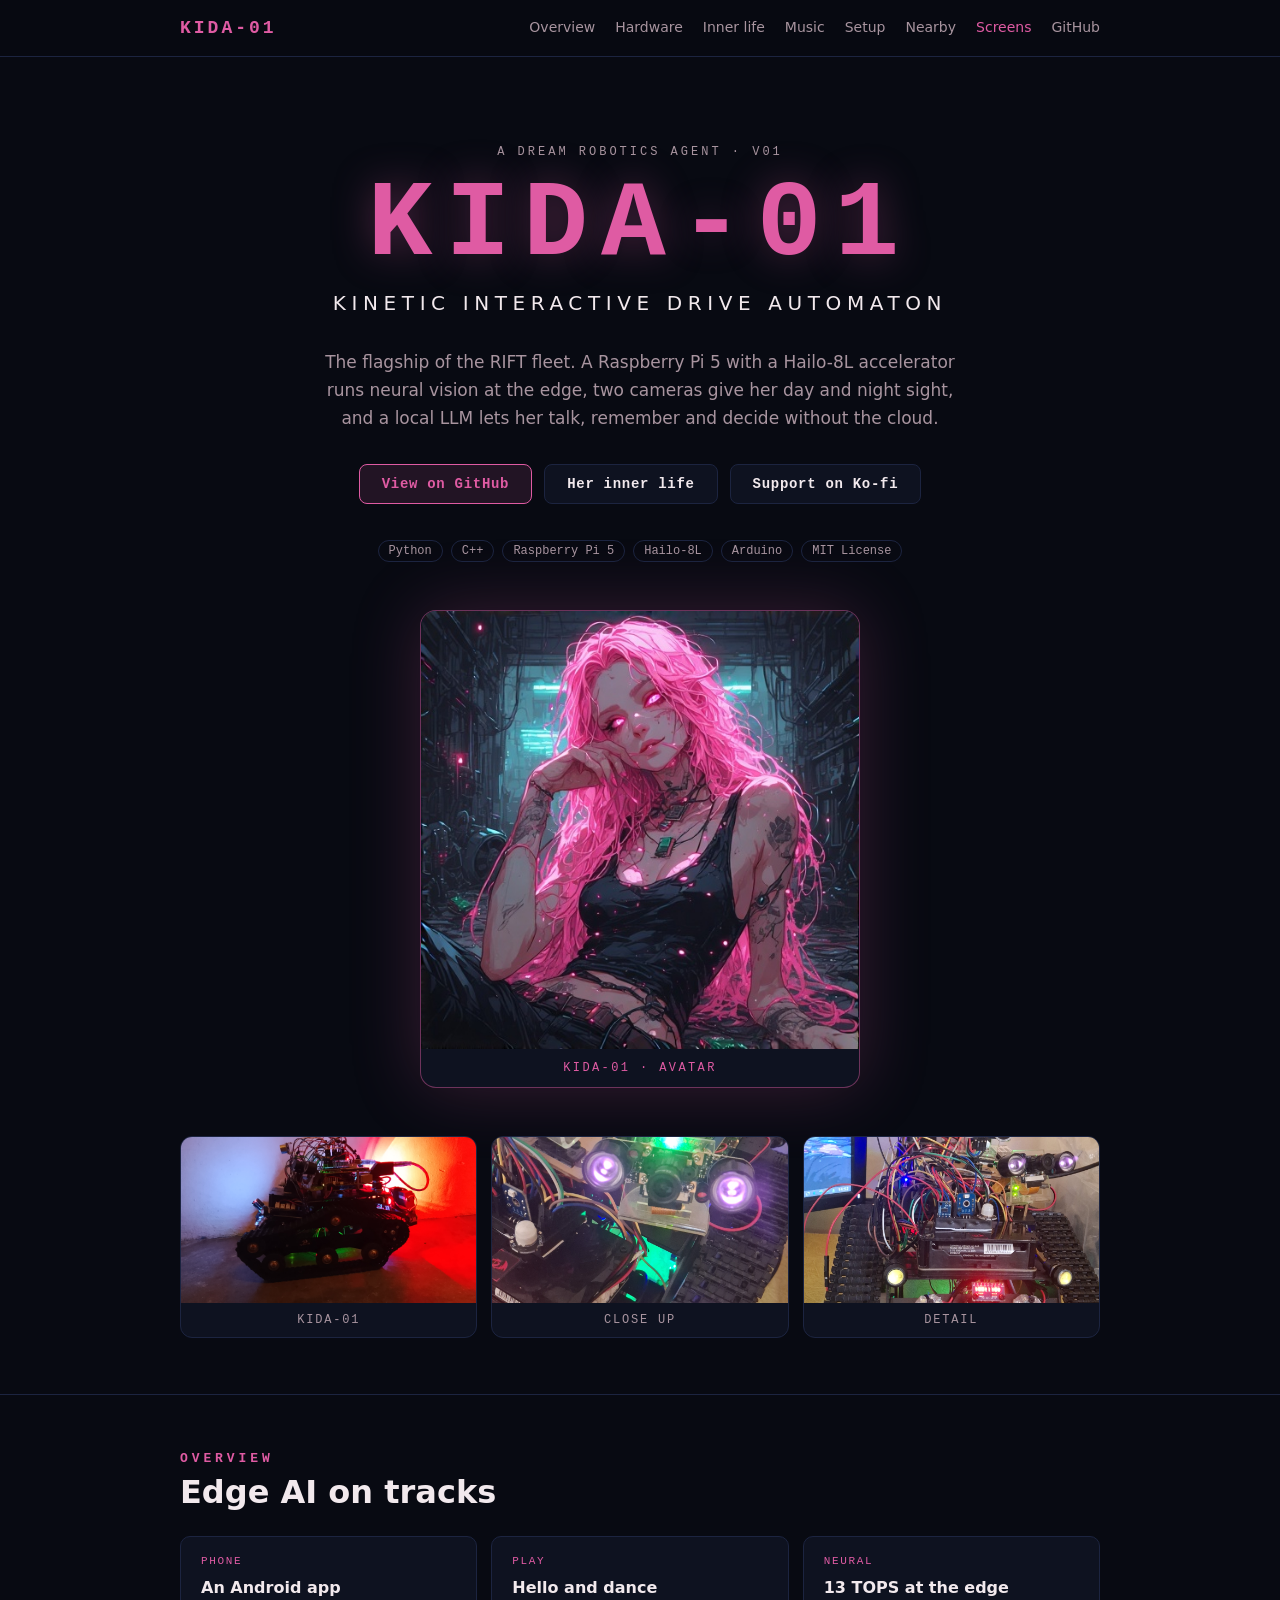
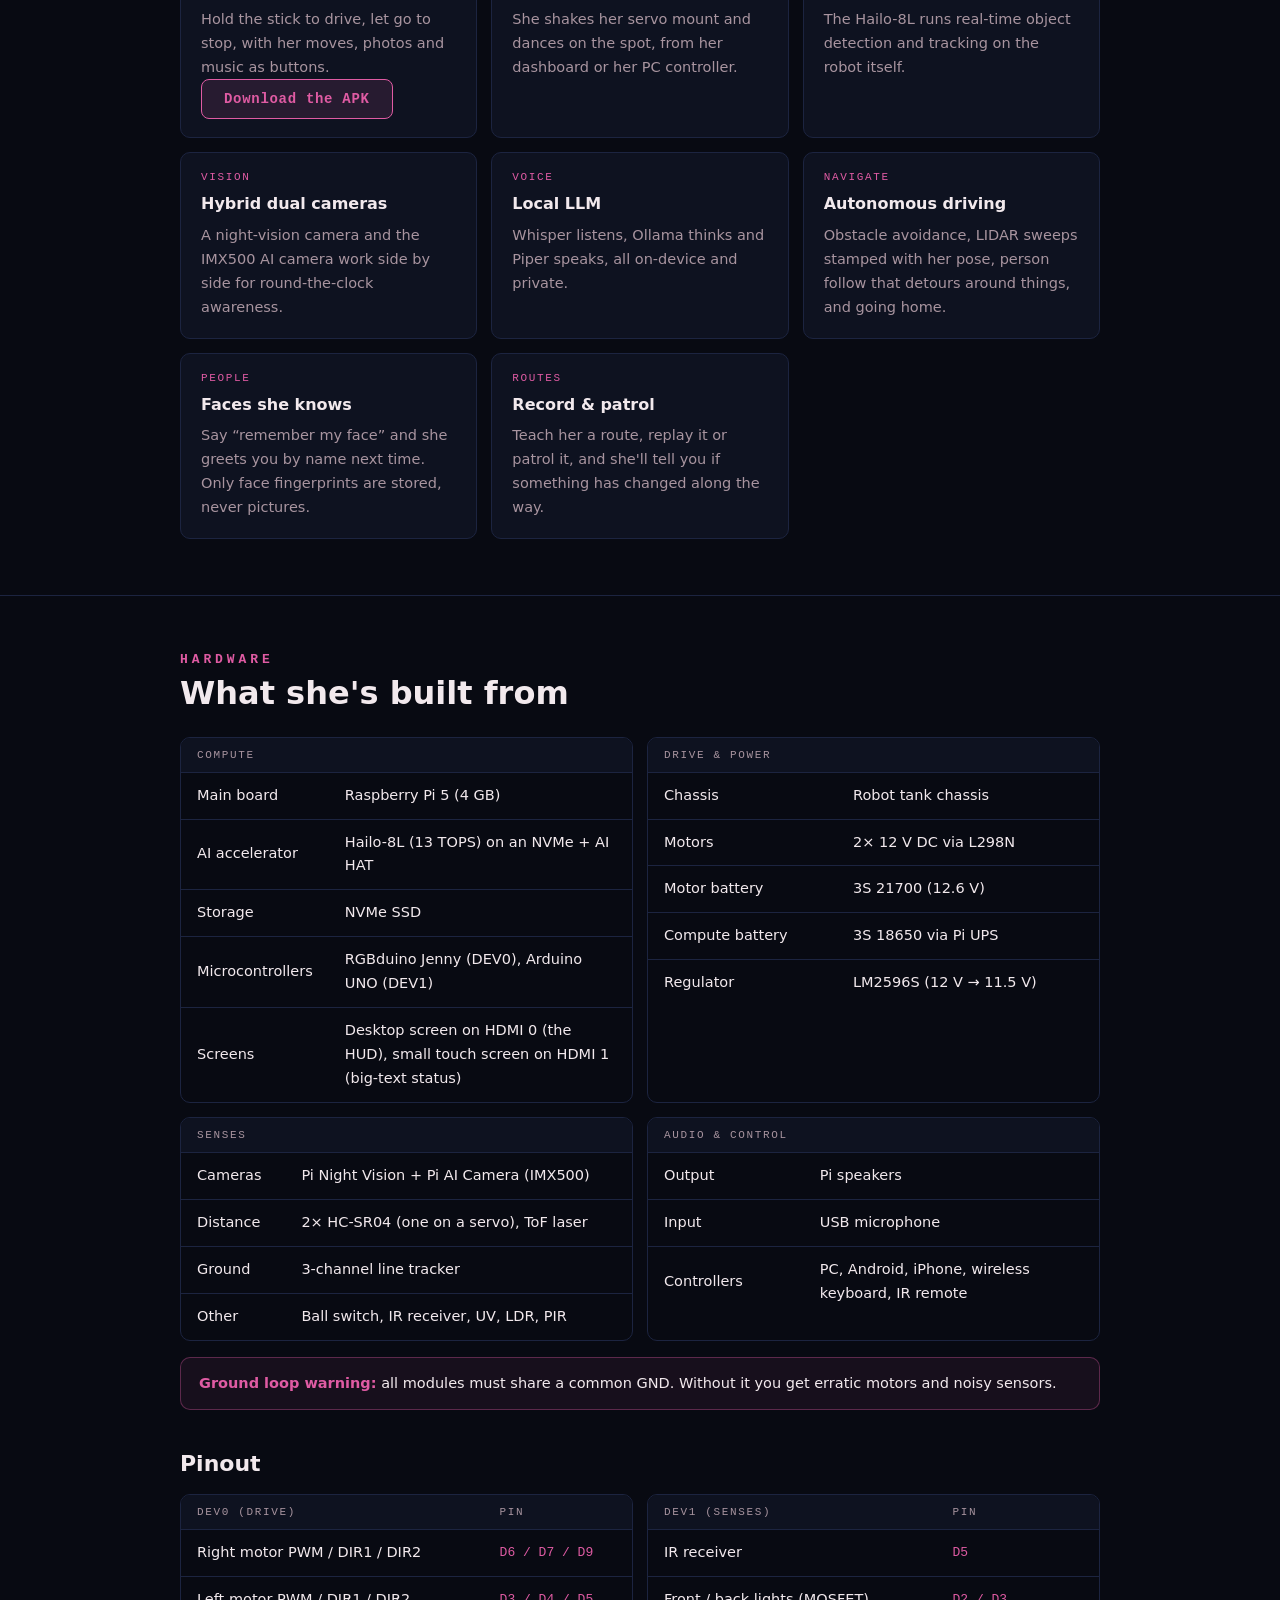
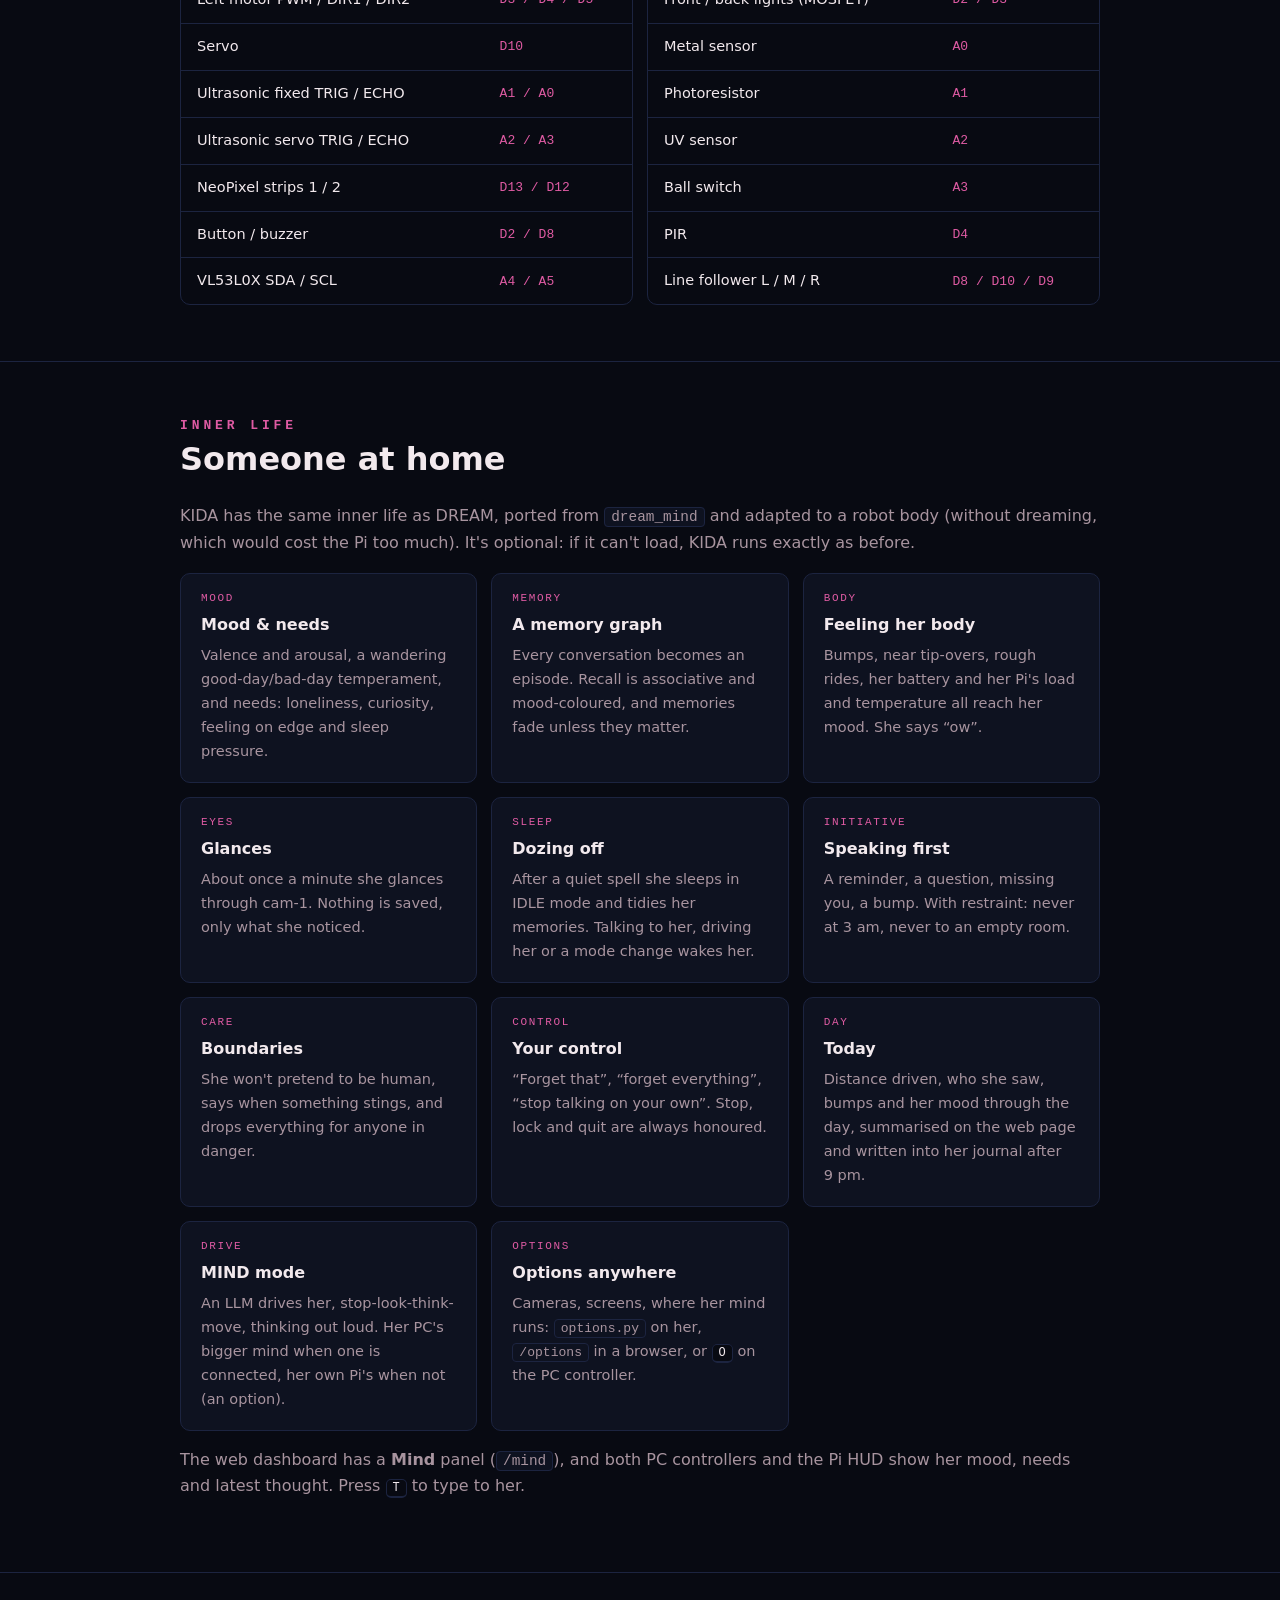
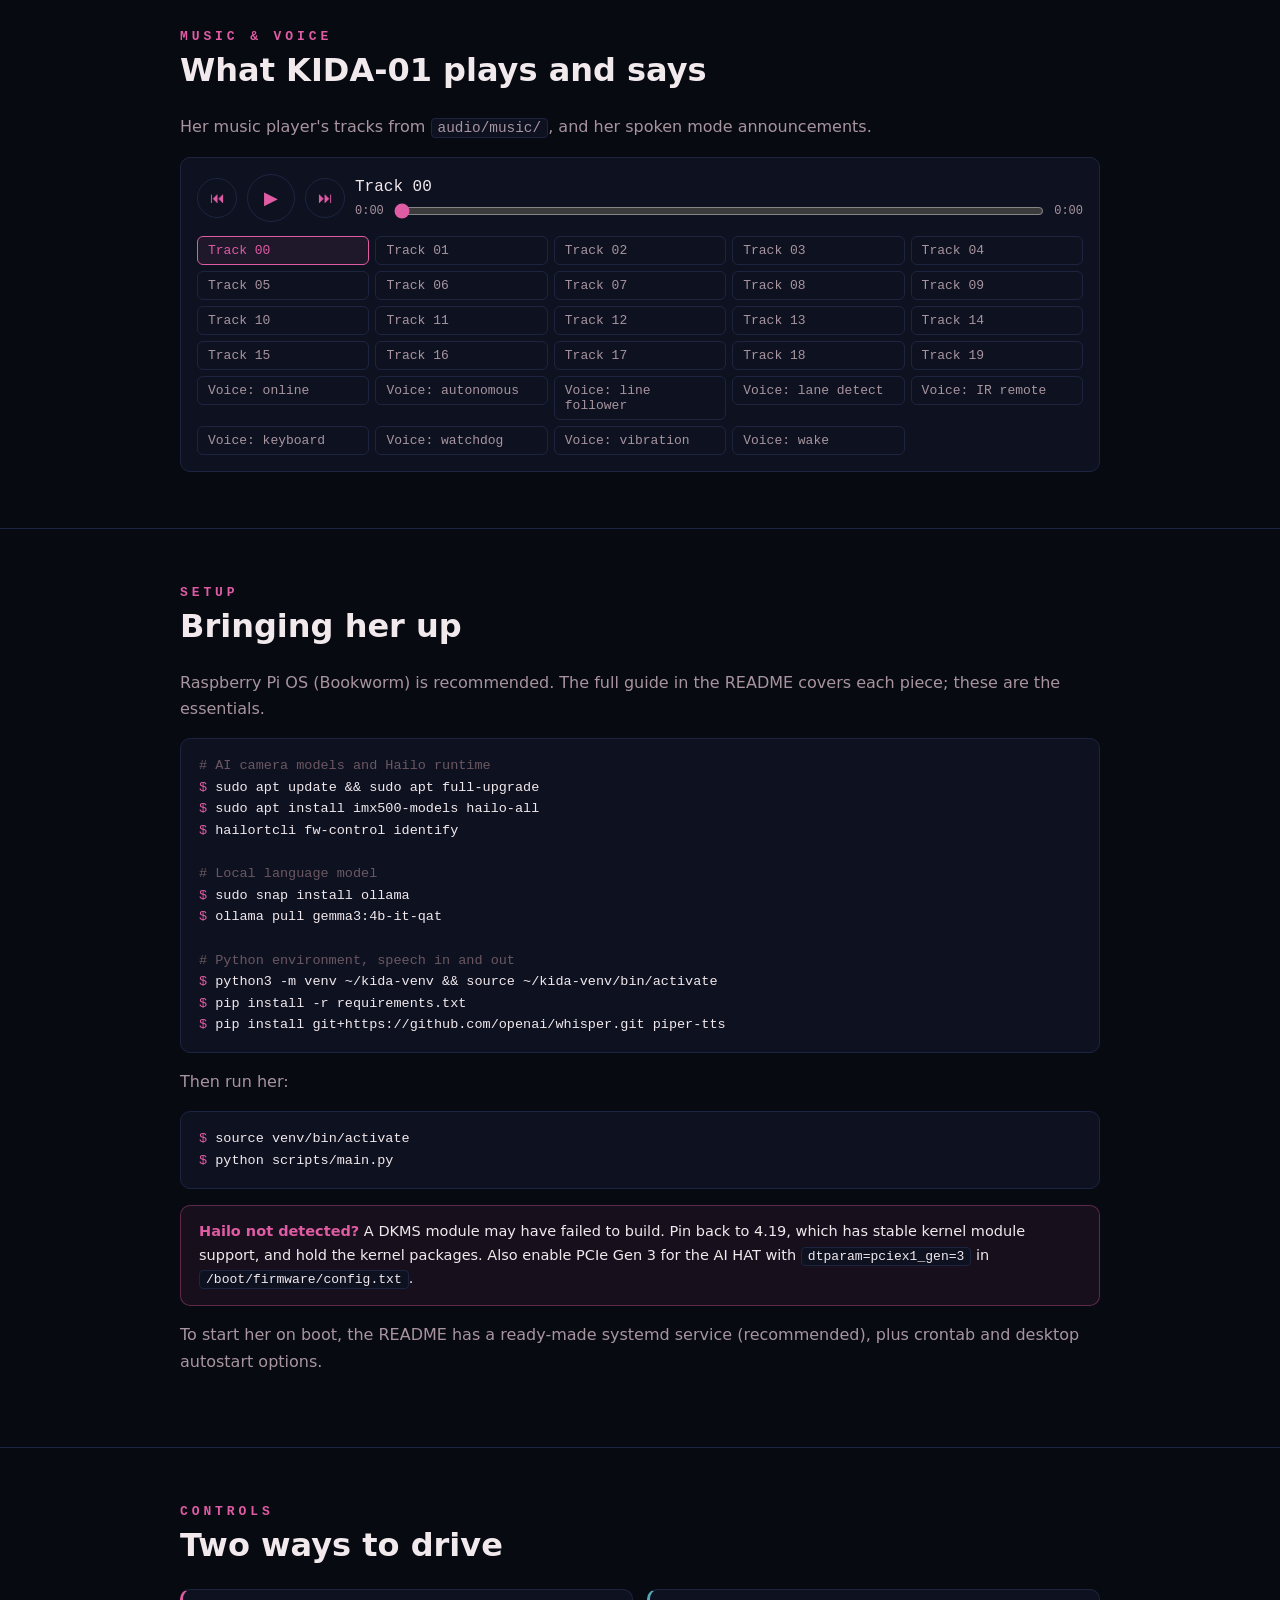
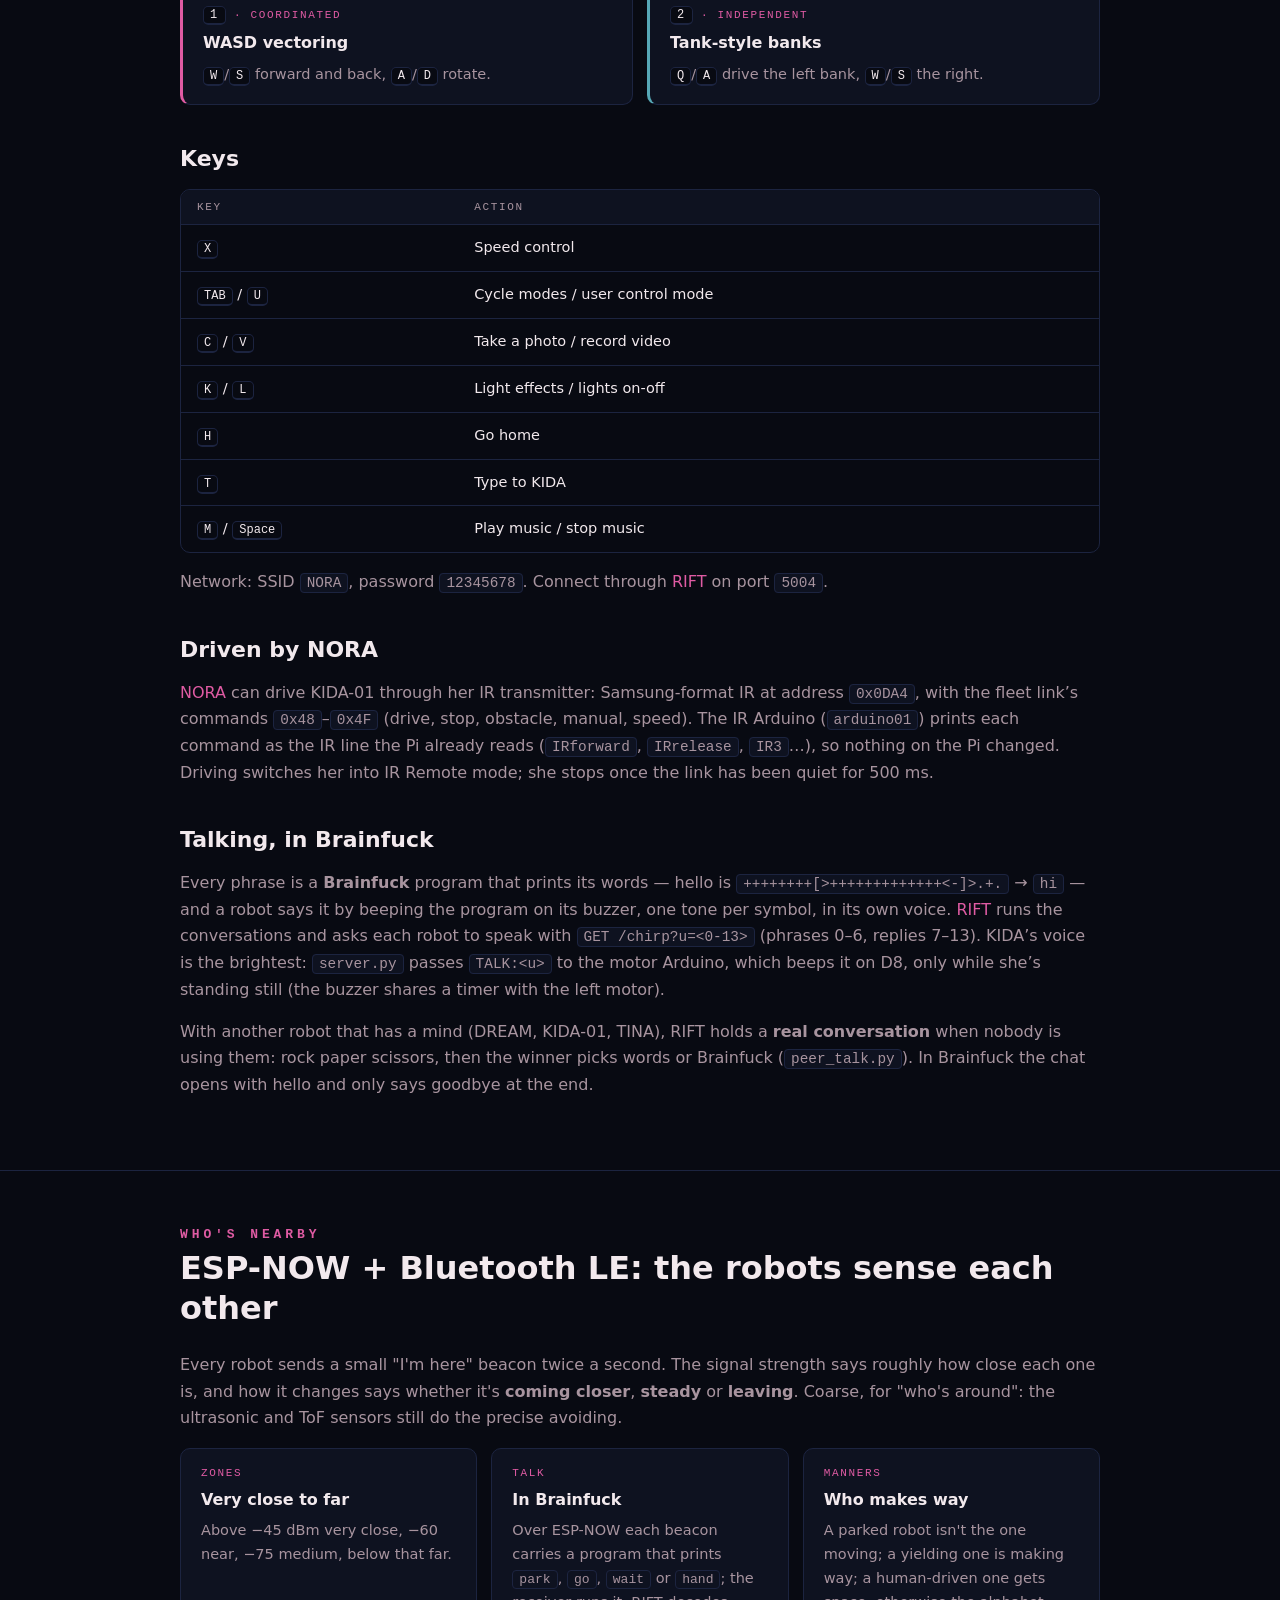
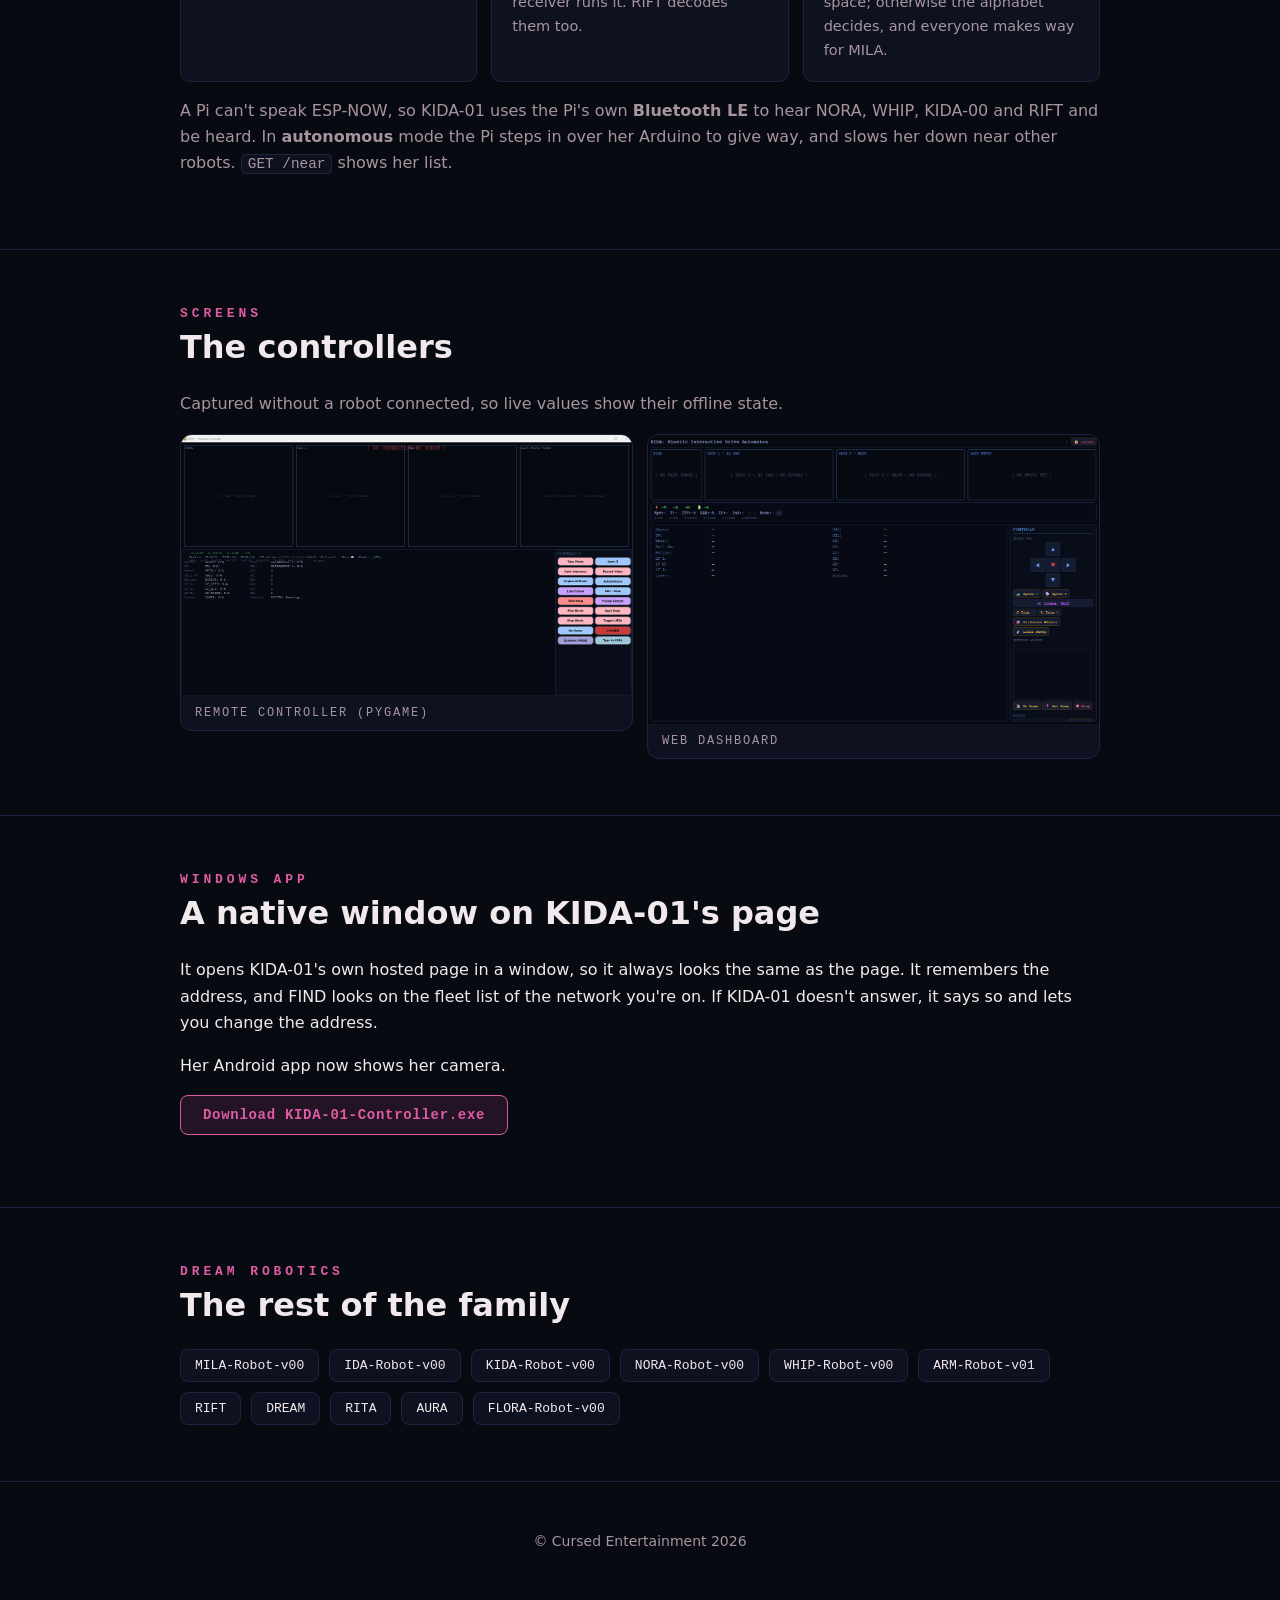
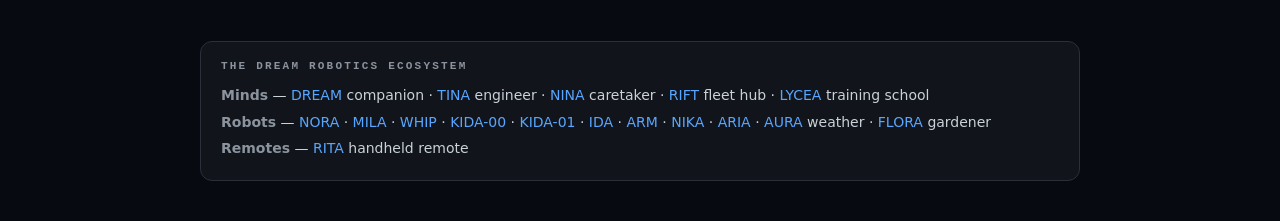
==== commit 26e881a7: "AURA (weather) and FLORA (gardener) join the fleet: README avatars, ecosystem list, site Co-Authored" ====
--- a/index.html
+++ b/index.html
@@ -410,6 +410,8 @@
       <a href="https://github.com/CursedPrograms/RIFT">RIFT</a>
       <a href="https://github.com/CursedPrograms/DREAM">DREAM</a>
       <a href="https://github.com/CursedPrograms/RITA">RITA</a>
+      <a href="https://github.com/CursedPrograms/AURA">AURA</a>
+      <a href="https://github.com/CursedPrograms/FLORA-Robot-v00">FLORA-Robot-v00</a>
     </div>
   </div>
 </section>
@@ -423,7 +425,7 @@
 <section class="eco">
   <div class="eco-title">The DREAM Robotics ecosystem</div>
   <div><strong>Minds</strong> — <a href="https://cursedprograms.github.io/DREAM/">DREAM</a> companion · <a href="https://cursedprograms.github.io/TINA/">TINA</a> engineer · <a href="https://cursedprograms.github.io/NINA/">NINA</a> caretaker · <a href="https://cursedprograms.github.io/RIFT/">RIFT</a> fleet hub · <a href="https://github.com/CursedPrograms/LYCEA">LYCEA</a> training school</div>
-  <div><strong>Robots</strong> — <a href="https://cursedprograms.github.io/NORA-Robot-v00/">NORA</a> · <a href="https://cursedprograms.github.io/MILA-Robot-v00/">MILA</a> · <a href="https://cursedprograms.github.io/WHIP-Robot-v00/">WHIP</a> · <a href="https://cursedprograms.github.io/KIDA-Robot-v00/">KIDA-00</a> · <a href="https://cursedprograms.github.io/KIDA-Robot-v01/">KIDA-01</a> · <a href="https://cursedprograms.github.io/IDA-Robot-v00/">IDA</a> · <a href="https://cursedprograms.github.io/ARM-Robot-v01/">ARM</a> · <a href="https://cursedprograms.github.io/NIKA-Robot-v00/">NIKA</a> · <a href="https://cursedprograms.github.io/ARIA-Robot-v00/">ARIA</a></div>
+  <div><strong>Robots</strong> — <a href="https://cursedprograms.github.io/NORA-Robot-v00/">NORA</a> · <a href="https://cursedprograms.github.io/MILA-Robot-v00/">MILA</a> · <a href="https://cursedprograms.github.io/WHIP-Robot-v00/">WHIP</a> · <a href="https://cursedprograms.github.io/KIDA-Robot-v00/">KIDA-00</a> · <a href="https://cursedprograms.github.io/KIDA-Robot-v01/">KIDA-01</a> · <a href="https://cursedprograms.github.io/IDA-Robot-v00/">IDA</a> · <a href="https://cursedprograms.github.io/ARM-Robot-v01/">ARM</a> · <a href="https://cursedprograms.github.io/NIKA-Robot-v00/">NIKA</a> · <a href="https://cursedprograms.github.io/ARIA-Robot-v00/">ARIA</a> · <a href="https://cursedprograms.github.io/AURA/">AURA</a> weather · <a href="https://cursedprograms.github.io/FLORA-Robot-v00/">FLORA</a> gardener</div>
   <div><strong>Remotes</strong> — <a href="https://cursedprograms.github.io/RITA/">RITA</a> handheld remote</div>
 </section>
 <!-- DREAM-ECOSYSTEM:END -->
